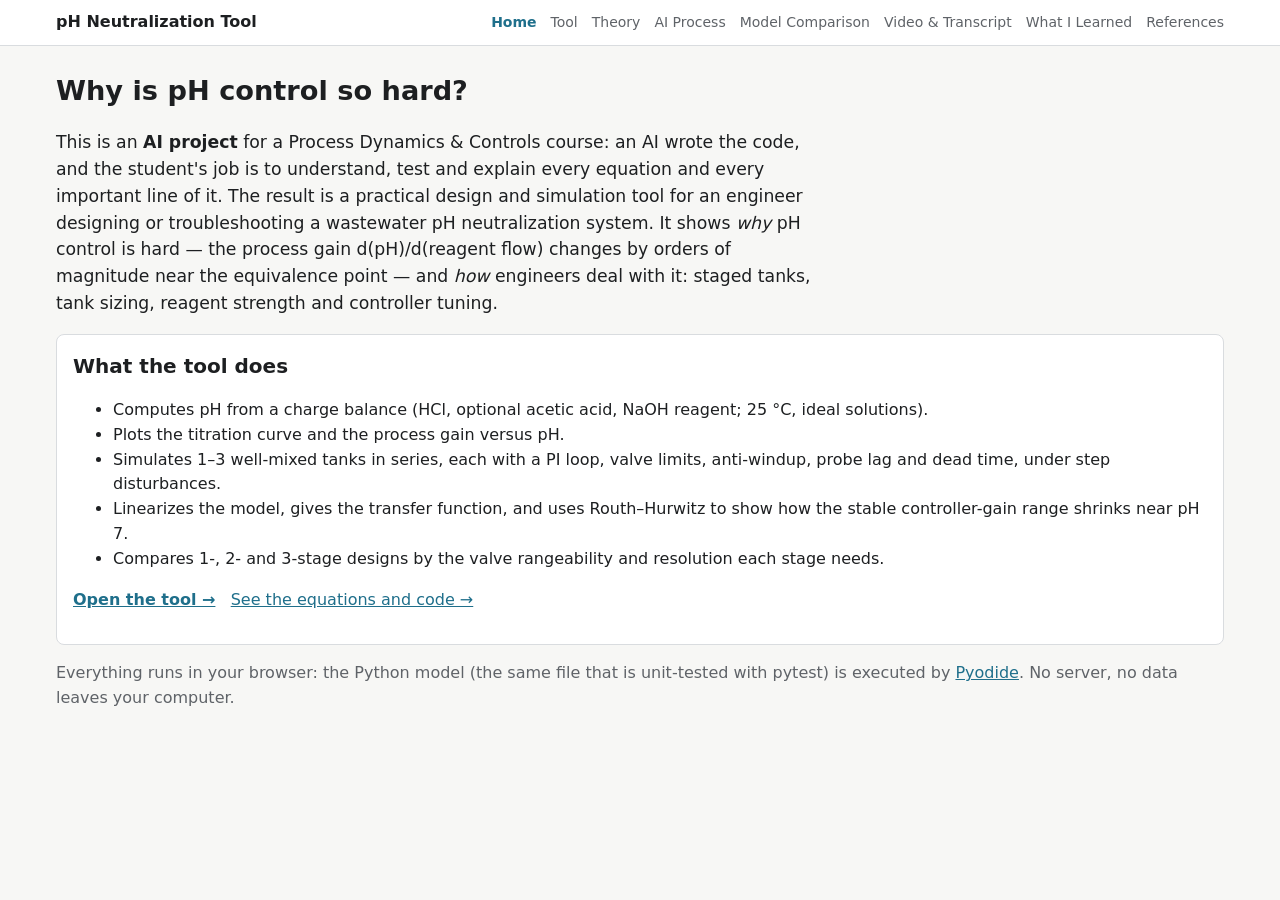
==== site/index.html @ a90508bd "pH neutralization design and control tool Pure-Python model (charge balance on reaction invariants, " ====
<!doctype html>
<html lang="en">
<head>
  <meta charset="utf-8">
  <meta name="viewport" content="width=device-width, initial-scale=1">
  <title>Home · pH Neutralization Tool</title>
  <link rel="stylesheet" href="css/style.css">
</head>
<body>
  <header class="site"><div class="inner">
    <a class="brand" href="index.html">pH Neutralization Tool</a>
    <nav>
      <a href="index.html" aria-current="page">Home</a>
      <a href="tool.html">Tool</a>
      <a href="theory.html">Theory</a>
      <a href="ai-process.html">AI Process</a>
      <a href="model-comparison.html">Model Comparison</a>
      <a href="video.html">Video & Transcript</a>
      <a href="learned.html">What I Learned</a>
      <a href="references.html">References</a>
    </nav>
  </div></header>
  <main>
    <h1>Why is pH control so hard?</h1>
    <p class="lead">This is an <strong>AI project</strong> for a Process Dynamics &amp; Controls course:
      an AI wrote the code, and the student's job is to understand, test and explain every equation
      and every important line of it. The result is a practical design and simulation tool for an
      engineer designing or troubleshooting a wastewater pH neutralization system. It shows
      <em>why</em> pH control is hard — the process gain d(pH)/d(reagent flow) changes by orders of
      magnitude near the equivalence point — and <em>how</em> engineers deal with it: staged tanks,
      tank sizing, reagent strength and controller tuning.</p>
    <div class="card">
      <h2 style="margin-top:0">What the tool does</h2>
      <ul>
        <li>Computes pH from a charge balance (HCl, optional acetic acid, NaOH reagent; 25 °C, ideal solutions).</li>
        <li>Plots the titration curve and the process gain versus pH.</li>
        <li>Simulates 1–3 well-mixed tanks in series, each with a PI loop, valve limits, anti-windup, probe lag and dead time, under step disturbances.</li>
        <li>Linearizes the model, gives the transfer function, and uses Routh–Hurwitz to show how the stable controller-gain range shrinks near pH 7.</li>
        <li>Compares 1-, 2- and 3-stage designs by the valve rangeability and resolution each stage needs.</li>
      </ul>
      <p><a href="tool.html"><strong>Open the tool →</strong></a> &nbsp; <a href="theory.html">See the equations and code →</a></p>
    </div>
    <p class="muted">Everything runs in your browser: the Python model (the same file that is unit-tested with pytest)
      is executed by <a href="https://pyodide.org">Pyodide</a>. No server, no data leaves your computer.</p>
  </main>
</body>
</html>
---- site/css/style.css ----
/* One small stylesheet for every page. Colors are variables so dark mode
   only has to redefine them. */
:root {
  --bg: #f7f7f5;
  --surface: #ffffff;
  --text: #1d1f21;
  --muted: #5f6368;
  --border: #d9dcdf;
  --accent: #1f6f8b;
  --accent-text: #ffffff;
  --good: #2e7d32;
  --bad: #c62828;
  --code-bg: #f1f3f4;
  --plot-grid: #e3e5e8;
}
@media (prefers-color-scheme: dark) {
  :root {
    --bg: #15171a;
    --surface: #1e2125;
    --text: #e6e8ea;
    --muted: #a0a6ad;
    --border: #353a40;
    --accent: #5fb3d3;
    --accent-text: #0b1a20;
    --good: #81c784;
    --bad: #ef9a9a;
    --code-bg: #262a2f;
    --plot-grid: #2f343a;
  }
}

* { box-sizing: border-box; }
body {
  margin: 0;
  background: var(--bg);
  color: var(--text);
  font: 16px/1.55 system-ui, -apple-system, "Segoe UI", Roboto, sans-serif;
}
a { color: var(--accent); }
header.site {
  background: var(--surface);
  border-bottom: 1px solid var(--border);
}
header.site .inner, main { max-width: 1200px; margin: 0 auto; padding: 0 16px; }
header.site .inner { display: flex; flex-wrap: wrap; align-items: center; gap: 4px 18px; padding-top: 10px; padding-bottom: 10px; }
header.site .brand { font-weight: 700; margin-right: auto; text-decoration: none; color: var(--text); }
header.site nav { display: flex; flex-wrap: wrap; gap: 4px 14px; font-size: 14px; }
header.site nav a { text-decoration: none; color: var(--muted); }
header.site nav a[aria-current="page"] { color: var(--accent); font-weight: 600; }
main { padding-top: 24px; padding-bottom: 48px; }
h1 { font-size: 1.7rem; margin: 0 0 12px; }
h2 { font-size: 1.25rem; margin: 32px 0 10px; }
h3 { font-size: 1.05rem; margin: 20px 0 8px; }
p.lead { font-size: 1.08rem; max-width: 760px; }
.muted { color: var(--muted); }

.card {
  background: var(--surface);
  border: 1px solid var(--border);
  border-radius: 8px;
  padding: 16px;
  margin-bottom: 16px;
}
.note { border-left: 4px solid var(--accent); padding: 8px 12px; background: var(--surface); margin: 12px 0; }
.placeholder { border: 2px dashed var(--border); border-radius: 8px; padding: 24px; color: var(--muted); }

/* ---------- tool layout ---------- */
.tool { display: grid; grid-template-columns: 360px 1fr; gap: 20px; align-items: start; }
@media (max-width: 900px) { .tool { grid-template-columns: 1fr; } }
fieldset { border: 1px solid var(--border); border-radius: 8px; margin: 0 0 12px; padding: 8px 12px 12px; background: var(--surface); }
legend { font-weight: 600; padding: 0 4px; }
label.field { display: grid; grid-template-columns: 1fr 92px; gap: 8px; align-items: center; font-size: 14px; margin: 4px 0; }
label.field .unit { color: var(--muted); font-size: 12px; }
input[type=number], select {
  width: 100%; padding: 4px 6px; font: inherit; font-size: 14px;
  color: var(--text); background: var(--bg); border: 1px solid var(--border); border-radius: 4px;
}
table.grid { width: 100%; border-collapse: collapse; font-size: 13px; }
table.grid th, table.grid td { padding: 3px 4px; text-align: left; border-bottom: 1px solid var(--border); }
table.grid th { color: var(--muted); font-weight: 600; }
table.grid input { min-width: 56px; }
.scroll-x { overflow-x: auto; }
button {
  font: inherit; font-weight: 600; border: 0; border-radius: 6px; padding: 8px 14px; cursor: pointer;
  background: var(--accent); color: var(--accent-text);
}
button.secondary { background: transparent; color: var(--accent); border: 1px solid var(--accent); }
button:disabled { opacity: 0.5; cursor: wait; }
.actions { display: flex; flex-wrap: wrap; gap: 8px; margin: 8px 0 12px; }
#status { font-size: 14px; color: var(--muted); min-height: 1.5em; }
.plots { display: grid; grid-template-columns: 1fr 1fr; gap: 16px; }
@media (max-width: 1100px) { .plots { grid-template-columns: 1fr; } }
.plot { width: 100%; height: 340px; }
.plot-card h3 { margin-top: 0; }
.plot-card p { font-size: 13px; color: var(--muted); margin: 4px 0 0; }
.ok { color: var(--good); font-weight: 600; }
.fail { color: var(--bad); font-weight: 600; }

/* ---------- theory page ---------- */
.eq-row { display: grid; grid-template-columns: minmax(0, 1fr) minmax(0, 1.4fr); gap: 16px; align-items: start; }
@media (max-width: 900px) { .eq-row { grid-template-columns: 1fr; } }
.eq-row .math { overflow-x: auto; padding: 8px 0; }
pre.code {
  margin: 0; padding: 12px; background: var(--code-bg); border-radius: 6px; overflow-x: auto;
  font: 12.5px/1.45 ui-monospace, SFMono-Regular, Menlo, Consolas, monospace;
}
.tag { display: inline-block; font-size: 12px; font-weight: 700; color: var(--accent); margin-right: 6px; }
/* Let grid children shrink below their content width (keeps Plotly inside its card). */
.tool > *, .plots > *, .eq-row > * { min-width: 0; }
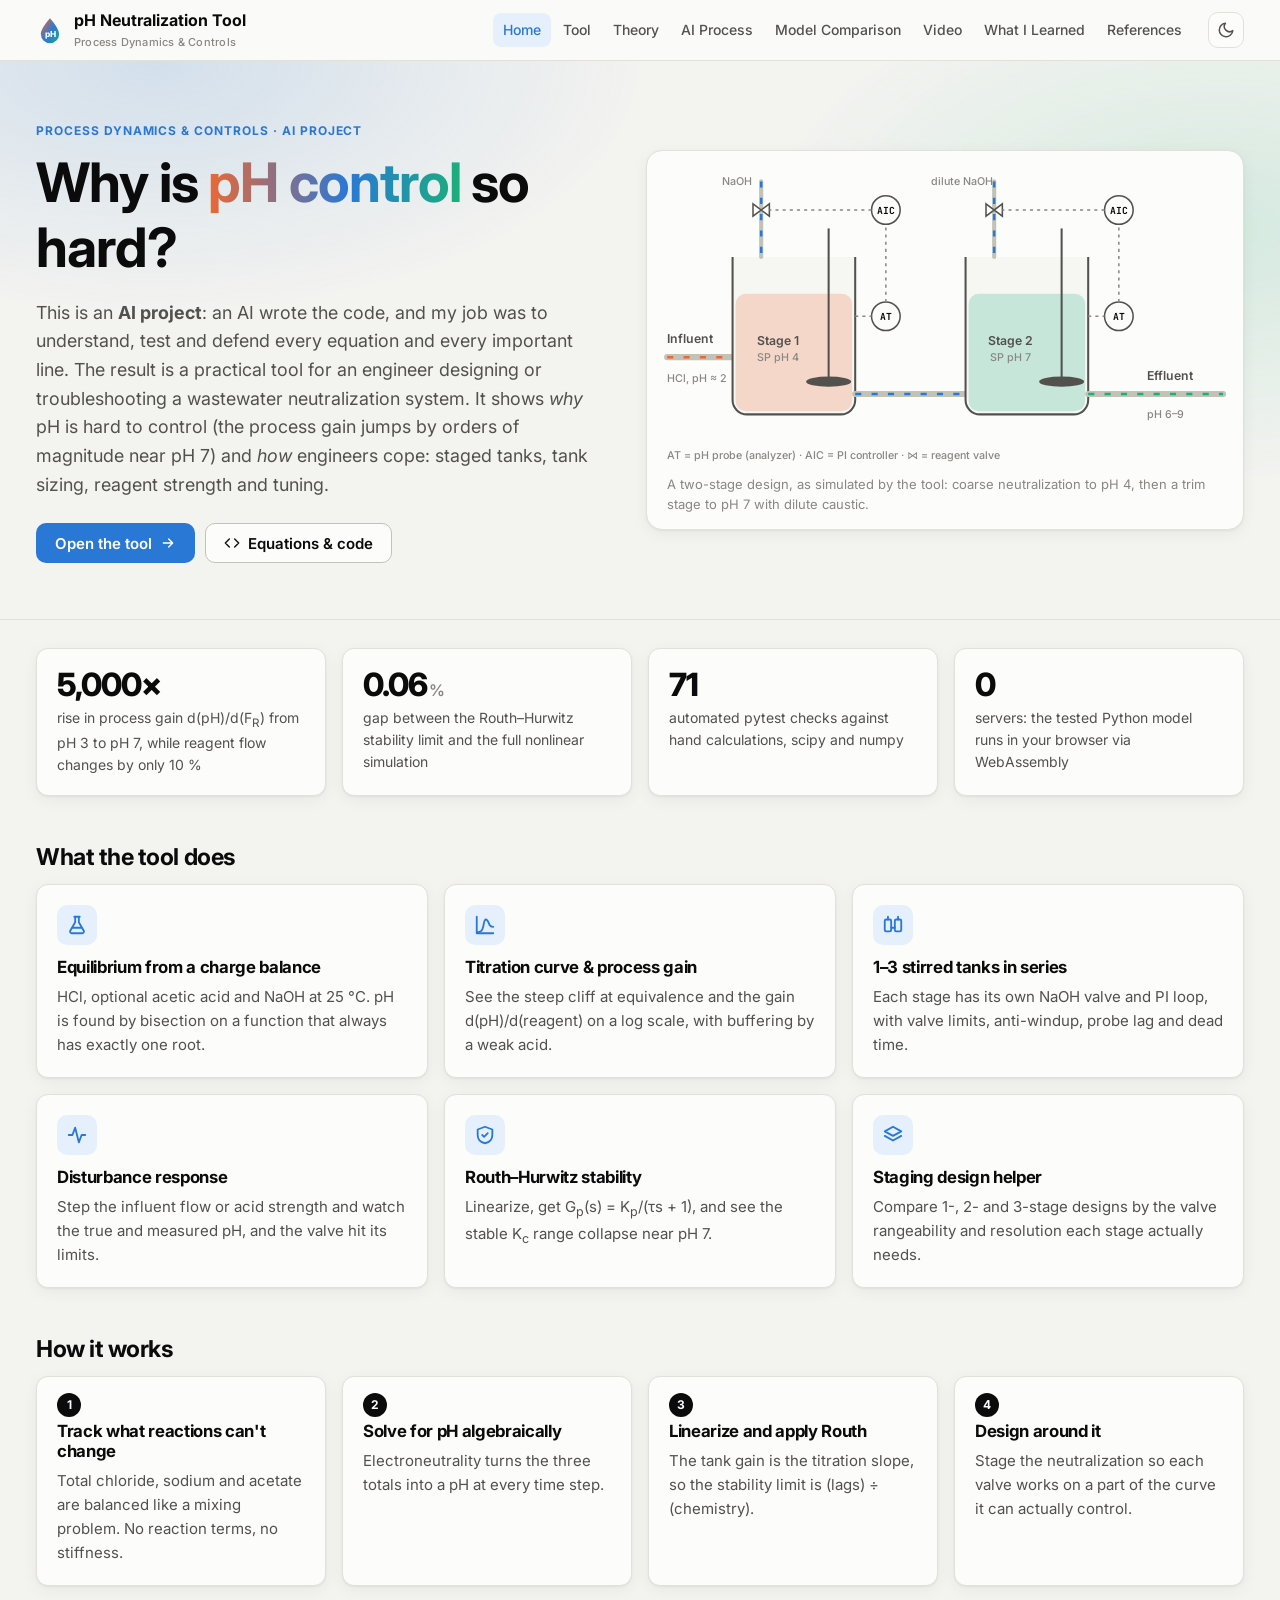
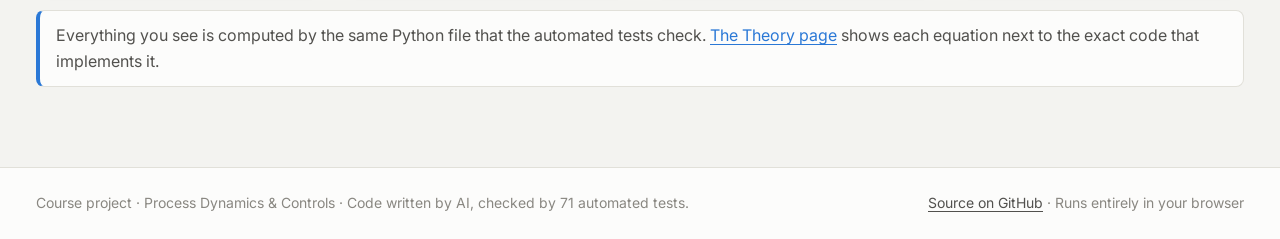
==== commit bd8dcaff: "Redesign the website - New visual system: Inter/JetBrains Mono, light + dark themes with a toggle,  " ====
--- a/site/index.html
+++ b/site/index.html
@@ -4,44 +4,141 @@
   <meta charset="utf-8">
   <meta name="viewport" content="width=device-width, initial-scale=1">
   <title>Home · pH Neutralization Tool</title>
+  <meta name="description" content="Interactive design and simulation tool for wastewater pH neutralization: titration curves, process gain, staged tanks, PI control and Routh-Hurwitz stability.">
+  <link rel="icon" href="data:image/svg+xml,%3Csvg viewBox='0 0 32 32' aria-hidden='true'%3E%3Cdefs%3E%3ClinearGradient id='lg' x1='0' y1='0' x2='1' y2='1'%3E%3Cstop offset='0' stop-color='%23eb6834'/%3E%3Cstop offset='.55' stop-color='%232a78d6'/%3E%3Cstop offset='1' stop-color='%231baf7a'/%3E%3C/linearGradient%3E%3C/defs%3E%3Cpath d='M16 2.5C16 2.5 5.5 14 5.5 20.5a10.5 10.5 0 0 0 21 0C26.5 14 16 2.5 16 2.5z' fill='url(%23lg)'/%3E%3Ctext x='16' y='24' text-anchor='middle' font-family='Inter,system-ui,sans-serif' font-size='9.5' font-weight='800' fill='%23fff'%3EpH%3C/text%3E%3C/svg%3E">
+  <script src="js/theme.js"></script>
+  <link rel="preconnect" href="https://fonts.googleapis.com">
+  <link rel="preconnect" href="https://fonts.gstatic.com" crossorigin>
+  <link rel="stylesheet" href="https://fonts.googleapis.com/css2?family=Inter:wght@400;500;600;700;800&family=JetBrains+Mono:wght@400;600;700&display=swap">
   <link rel="stylesheet" href="css/style.css">
 </head>
 <body>
-  <header class="site"><div class="inner">
-    <a class="brand" href="index.html">pH Neutralization Tool</a>
-    <nav>
-      <a href="index.html" aria-current="page">Home</a>
-      <a href="tool.html">Tool</a>
-      <a href="theory.html">Theory</a>
-      <a href="ai-process.html">AI Process</a>
-      <a href="model-comparison.html">Model Comparison</a>
-      <a href="video.html">Video & Transcript</a>
-      <a href="learned.html">What I Learned</a>
-      <a href="references.html">References</a>
-    </nav>
-  </div></header>
+  <header class="site">
+    <div class="wrap">
+      <a class="brand" href="index.html"><svg viewBox="0 0 32 32" aria-hidden="true"><defs><linearGradient id="lg" x1="0" y1="0" x2="1" y2="1"><stop offset="0" stop-color="#eb6834"/><stop offset=".55" stop-color="#2a78d6"/><stop offset="1" stop-color="#1baf7a"/></linearGradient></defs><path d="M16 2.5C16 2.5 5.5 14 5.5 20.5a10.5 10.5 0 0 0 21 0C26.5 14 16 2.5 16 2.5z" fill="url(#lg)"/><text x="16" y="24" text-anchor="middle" font-family="Inter,system-ui,sans-serif" font-size="9.5" font-weight="800" fill="#fff">pH</text></svg><span>pH Neutralization Tool<small>Process Dynamics &amp; Controls</small></span></a>
+      <nav aria-label="Main">
+        <a href="index.html" aria-current="page">Home</a>
+        <a href="tool.html">Tool</a>
+        <a href="theory.html">Theory</a>
+        <a href="ai-process.html">AI Process</a>
+        <a href="model-comparison.html">Model Comparison</a>
+        <a href="video.html">Video</a>
+        <a href="learned.html">What I Learned</a>
+        <a href="references.html">References</a>
+      </nav>
+      <button id="theme-toggle" class="icon-btn" type="button" aria-label="Toggle light/dark theme" title="Toggle theme"><svg class="icon-sun" viewBox="0 0 24 24" fill="none" stroke="currentColor" stroke-width="2" stroke-linecap="round"><circle cx="12" cy="12" r="4"/><path d="M12 2v2M12 20v2M4.9 4.9l1.4 1.4M17.7 17.7l1.4 1.4M2 12h2M20 12h2M4.9 19.1l1.4-1.4M17.7 6.3l1.4-1.4"/></svg><svg class="icon-moon" viewBox="0 0 24 24" fill="none" stroke="currentColor" stroke-width="2" stroke-linecap="round" stroke-linejoin="round"><path d="M21 12.8A9 9 0 1 1 11.2 3a7 7 0 0 0 9.8 9.8z"/></svg></button>
+    </div>
+  </header>
   <main>
-    <h1>Why is pH control so hard?</h1>
-    <p class="lead">This is an <strong>AI project</strong> for a Process Dynamics &amp; Controls course:
-      an AI wrote the code, and the student's job is to understand, test and explain every equation
-      and every important line of it. The result is a practical design and simulation tool for an
-      engineer designing or troubleshooting a wastewater pH neutralization system. It shows
-      <em>why</em> pH control is hard — the process gain d(pH)/d(reagent flow) changes by orders of
-      magnitude near the equivalence point — and <em>how</em> engineers deal with it: staged tanks,
-      tank sizing, reagent strength and controller tuning.</p>
-    <div class="card">
-      <h2 style="margin-top:0">What the tool does</h2>
-      <ul>
-        <li>Computes pH from a charge balance (HCl, optional acetic acid, NaOH reagent; 25 °C, ideal solutions).</li>
-        <li>Plots the titration curve and the process gain versus pH.</li>
-        <li>Simulates 1–3 well-mixed tanks in series, each with a PI loop, valve limits, anti-windup, probe lag and dead time, under step disturbances.</li>
-        <li>Linearizes the model, gives the transfer function, and uses Routh–Hurwitz to show how the stable controller-gain range shrinks near pH 7.</li>
-        <li>Compares 1-, 2- and 3-stage designs by the valve rangeability and resolution each stage needs.</li>
-      </ul>
-      <p><a href="tool.html"><strong>Open the tool →</strong></a> &nbsp; <a href="theory.html">See the equations and code →</a></p>
+    <section class="hero">
+      <div class="wrap">
+        <div>
+          <div class="eyebrow">Process Dynamics &amp; Controls · AI project</div>
+          <h1>Why is <span class="grad">pH control</span> so hard?</h1>
+          <p class="lead">This is an <strong>AI project</strong>: an AI wrote the code, and my job was to understand,
+            test and defend every equation and every important line. The result is a practical tool for an engineer
+            designing or troubleshooting a wastewater neutralization system. It shows <em>why</em> pH is hard to control
+            (the process gain jumps by orders of magnitude near pH 7) and <em>how</em> engineers cope: staged tanks,
+            tank sizing, reagent strength and tuning.</p>
+          <div class="actions">
+            <a class="btn" href="tool.html">Open the tool <svg viewBox="0 0 24 24" fill="none" stroke="currentColor" stroke-width="2" stroke-linecap="round" stroke-linejoin="round"><path d="M5 12h14M13 6l6 6-6 6"/></svg></a>
+            <a class="btn ghost" href="theory.html"><svg viewBox="0 0 24 24" fill="none" stroke="currentColor" stroke-width="2" stroke-linecap="round" stroke-linejoin="round"><path d="M8 6l-6 6 6 6M16 6l6 6-6 6"/></svg> Equations &amp; code</a>
+          </div>
+        </div>
+        <figure class="hero-figure" style="margin:0">
+          <svg class="pid" viewBox="0 0 560 300" role="img" aria-labelledby="pid-title">
+  <title id="pid-title">Two-stage neutralization: acidic influent flows through two stirred tanks; each tank has a pH probe and controller that sets an NaOH valve.</title>
+  <!-- influent -->
+  <path class="pipe" d="M8 190 H72"/><path class="flow acid" d="M8 190 H72"/>
+  <text class="label" x="8" y="176">Influent</text><text class="small" x="8" y="214">HCl, pH ≈ 2</text>
+  <!-- tank 1 -->
+  <path class="vessel" d="M72 92 V232 a14 14 0 0 0 14 14 H178 a14 14 0 0 0 14 -14 V92"/>
+  <rect x="75" y="128" width="114" height="115" rx="10" style="fill:var(--acid);opacity:.22"/>
+  <line x1="166" y1="64" x2="166" y2="214" stroke="var(--text-2)" stroke-width="2"/>
+  <g class="impeller"><ellipse cx="166" cy="214" rx="22" ry="5" style="fill:var(--text-2)"/></g>
+  <text class="label" x="116" y="178" text-anchor="middle">Stage 1</text>
+  <text class="small" x="116" y="194" text-anchor="middle">SP pH 4</text>
+  <!-- NaOH to tank 1 -->
+  <path class="pipe" d="M100 18 V92" style="stroke-width:4"/><path class="flow base" d="M100 18 V92"/>
+  <path class="valve" d="M92 40 L108 52 V40 L92 52 Z"/>
+  <text class="small" x="62" y="22">NaOH</text>
+  <!-- loop 1 -->
+  <circle class="bubble" cx="222" cy="150" r="14"/><text class="bubble-text" x="222" y="153.5" text-anchor="middle">AT</text>
+  <path class="signal" d="M192 150 H208"/>
+  <circle class="bubble" cx="222" cy="46" r="14"/><text class="bubble-text" x="222" y="49.5" text-anchor="middle">AIC</text>
+  <path class="signal" d="M222 136 V60 M208 46 H108"/>
+  <!-- pipe to tank 2 -->
+  <path class="pipe" d="M192 226 H300"/><path class="flow base" d="M192 226 H300" style="stroke:var(--accent)"/>
+  <!-- tank 2 -->
+  <path class="vessel" d="M300 92 V232 a14 14 0 0 0 14 14 H406 a14 14 0 0 0 14 -14 V92"/>
+  <rect x="303" y="128" width="114" height="115" rx="10" style="fill:var(--neutral);opacity:.22"/>
+  <line x1="394" y1="64" x2="394" y2="214" stroke="var(--text-2)" stroke-width="2"/>
+  <g class="impeller" style="animation-delay:-0.4s"><ellipse cx="394" cy="214" rx="22" ry="5" style="fill:var(--text-2)"/></g>
+  <text class="label" x="344" y="178" text-anchor="middle">Stage 2</text>
+  <text class="small" x="344" y="194" text-anchor="middle">SP pH 7</text>
+  <!-- dilute NaOH to tank 2 -->
+  <path class="pipe" d="M328 18 V92" style="stroke-width:4"/><path class="flow base" d="M328 18 V92"/>
+  <path class="valve" d="M320 40 L336 52 V40 L320 52 Z"/>
+  <text class="small" x="266" y="22">dilute NaOH</text>
+  <!-- loop 2 -->
+  <circle class="bubble" cx="450" cy="150" r="14"/><text class="bubble-text" x="450" y="153.5" text-anchor="middle">AT</text>
+  <path class="signal" d="M420 150 H436"/>
+  <circle class="bubble" cx="450" cy="46" r="14"/><text class="bubble-text" x="450" y="49.5" text-anchor="middle">AIC</text>
+  <path class="signal" d="M450 136 V60 M436 46 H336"/>
+  <!-- effluent -->
+  <path class="pipe" d="M420 226 H552"/><path class="flow neutral" d="M420 226 H552"/>
+  <text class="label" x="478" y="212">Effluent</text><text class="small" x="478" y="250">pH 6–9</text>
+  <text class="small" x="8" y="290">AT = pH probe (analyzer)   ·   AIC = PI controller   ·   ⋈ = reagent valve</text>
+</svg>
+          <figcaption>A two-stage design, as simulated by the tool: coarse neutralization to pH 4, then a trim stage to pH 7 with dilute caustic.</figcaption>
+        </figure>
+      </div>
+    </section>
+
+    <section class="wrap stats" style="margin-top:28px">
+      <div class="grid-4">
+        <div class="card stat"><div class="value">5,000×</div><div class="label">rise in process gain d(pH)/d(F<sub>R</sub>) from pH 3 to pH 7, while reagent flow changes by only 10 %</div></div>
+        <div class="card stat"><div class="value">0.06<span class="unit">%</span></div><div class="label">gap between the Routh–Hurwitz stability limit and the full nonlinear simulation</div></div>
+        <div class="card stat"><div class="value">71</div><div class="label">automated pytest checks against hand calculations, scipy and numpy</div></div>
+        <div class="card stat"><div class="value">0</div><div class="label">servers: the tested Python model runs in your browser via WebAssembly</div></div>
+      </div>
+    </section>
+
+    <section class="wrap">
+      <h2>What the tool does</h2>
+      <div class="grid-3">
+        <div class="card feature"><div class="icon"><svg viewBox="0 0 24 24" fill="none" stroke="currentColor" stroke-width="2" stroke-linecap="round" stroke-linejoin="round"><path d="M9 3h6M10 3v6L4.5 18.5A2 2 0 0 0 6.2 21h11.6a2 2 0 0 0 1.7-2.5L14 9V3"/><path d="M7 15h10"/></svg></div><h3>Equilibrium from a charge balance</h3>
+          <p>HCl, optional acetic acid and NaOH at 25 °C. pH is found by bisection on a function that always has exactly one root.</p></div>
+        <div class="card feature"><div class="icon"><svg viewBox="0 0 24 24" fill="none" stroke="currentColor" stroke-width="2" stroke-linecap="round" stroke-linejoin="round"><path d="M3 20c5 0 6-2 7-6s1-8 3-8 3 4 4 6 2 2 4 2"/><path d="M3 3v18h18"/></svg></div><h3>Titration curve &amp; process gain</h3>
+          <p>See the steep cliff at equivalence and the gain d(pH)/d(reagent) on a log scale, with buffering by a weak acid.</p></div>
+        <div class="card feature"><div class="icon"><svg viewBox="0 0 24 24" fill="none" stroke="currentColor" stroke-width="2" stroke-linecap="round" stroke-linejoin="round"><rect x="3" y="6" width="7" height="13" rx="1.5"/><rect x="14" y="6" width="7" height="13" rx="1.5"/><path d="M10 15h4M6.5 3v3M17.5 3v3"/></svg></div><h3>1–3 stirred tanks in series</h3>
+          <p>Each stage has its own NaOH valve and PI loop, with valve limits, anti-windup, probe lag and dead time.</p></div>
+        <div class="card feature"><div class="icon"><svg viewBox="0 0 24 24" fill="none" stroke="currentColor" stroke-width="2" stroke-linecap="round" stroke-linejoin="round"><path d="M3 12h4l3-8 4 16 3-8h4"/></svg></div><h3>Disturbance response</h3>
+          <p>Step the influent flow or acid strength and watch the true and measured pH, and the valve hit its limits.</p></div>
+        <div class="card feature"><div class="icon"><svg viewBox="0 0 24 24" fill="none" stroke="currentColor" stroke-width="2" stroke-linecap="round" stroke-linejoin="round"><path d="M12 3l8 3v6c0 5-3.5 8-8 9-4.5-1-8-4-8-9V6z"/><path d="M9 12l2 2 4-4"/></svg></div><h3>Routh–Hurwitz stability</h3>
+          <p>Linearize, get G<sub>p</sub>(s) = K<sub>p</sub>/(τs + 1), and see the stable K<sub>c</sub> range collapse near pH 7.</p></div>
+        <div class="card feature"><div class="icon"><svg viewBox="0 0 24 24" fill="none" stroke="currentColor" stroke-width="2" stroke-linecap="round" stroke-linejoin="round"><path d="M12 3l9 5-9 5-9-5z"/><path d="M3 13l9 5 9-5"/></svg></div><h3>Staging design helper</h3>
+          <p>Compare 1-, 2- and 3-stage designs by the valve rangeability and resolution each stage actually needs.</p></div>
+      </div>
+    </section>
+
+    <section class="wrap">
+      <h2>How it works</h2>
+      <div class="steps">
+        <div class="card step"><h3>Track what reactions can't change</h3><p>Total chloride, sodium and acetate are balanced like a mixing problem. No reaction terms, no stiffness.</p></div>
+        <div class="card step"><h3>Solve for pH algebraically</h3><p>Electroneutrality turns the three totals into a pH at every time step.</p></div>
+        <div class="card step"><h3>Linearize and apply Routh</h3><p>The tank gain is the titration slope, so the stability limit is (lags) ÷ (chemistry).</p></div>
+        <div class="card step"><h3>Design around it</h3><p>Stage the neutralization so each valve works on a part of the curve it can actually control.</p></div>
+      </div>
+      <div class="note" style="margin-top:24px">Everything you see is computed by the same Python file that the automated tests check.
+        <a href="theory.html">The Theory page</a> shows each equation next to the exact code that implements it.</div>
+    </section>
+  </main>
+  <footer class="site">
+    <div class="wrap">
+      <span>Course project · Process Dynamics &amp; Controls · Code written by AI, checked by 71 automated tests.</span>
+      <span><a href="https://github.com/DrewDebugs/pH-neutralization-tool">Source on GitHub</a> · Runs entirely in your browser</span>
     </div>
-    <p class="muted">Everything runs in your browser: the Python model (the same file that is unit-tested with pytest)
-      is executed by <a href="https://pyodide.org">Pyodide</a>. No server, no data leaves your computer.</p>
-  </main>
+  </footer>
 </body>
 </html>
--- a/site/css/style.css
+++ b/site/css/style.css
@@ -1,109 +1,426 @@
-/* One small stylesheet for every page. Colors are variables so dark mode
-   only has to redefine them. */
+/* ==========================================================================
+   pH Neutralization Tool — one stylesheet for every page.
+   Colors are tokens; dark mode redefines the tokens only.
+   Chart series colors are a validated colorblind-safe set (blue, orange, aqua).
+   ========================================================================== */
 :root {
-  --bg: #f7f7f5;
-  --surface: #ffffff;
-  --text: #1d1f21;
-  --muted: #5f6368;
-  --border: #d9dcdf;
-  --accent: #1f6f8b;
+  color-scheme: light;
+  --bg: #f3f3f0;
+  --surface: #fcfcfb;
+  --surface-2: #f6f6f3;
+  --text: #0b0b0b;
+  --text-2: #52514e;
+  --muted: #898781;
+  --border: #e1e0d9;
+  --border-strong: #c3c2b7;
+  --accent: #2a78d6;
+  --accent-strong: #1c5cab;
+  --accent-soft: #e6f0fc;
   --accent-text: #ffffff;
-  --good: #2e7d32;
-  --bad: #c62828;
-  --code-bg: #f1f3f4;
-  --plot-grid: #e3e5e8;
+  --series-1: #2a78d6;
+  --series-2: #eb6834;
+  --series-3: #1baf7a;
+  --good: #006300;
+  --good-soft: #e3f3e3;
+  --critical: #d03b3b;
+  --critical-soft: #fbe7e7;
+  --grid: #e1e0d9;
+  --axis: #c3c2b7;
+  --code-bg: #f6f6f3;
+  --shadow: 0 1px 2px rgba(20, 20, 15, 0.05), 0 4px 16px rgba(20, 20, 15, 0.05);
+  --hero-glow-1: rgba(42, 120, 214, 0.16);
+  --hero-glow-2: rgba(27, 175, 122, 0.14);
+  --acid: #eb6834;
+  --neutral: #1baf7a;
+  --radius: 12px;
+  --font: "Inter", system-ui, -apple-system, "Segoe UI", Roboto, sans-serif;
+  --mono: "JetBrains Mono", ui-monospace, SFMono-Regular, Menlo, Consolas, monospace;
 }
 @media (prefers-color-scheme: dark) {
-  :root {
-    --bg: #15171a;
-    --surface: #1e2125;
-    --text: #e6e8ea;
-    --muted: #a0a6ad;
-    --border: #353a40;
-    --accent: #5fb3d3;
-    --accent-text: #0b1a20;
-    --good: #81c784;
-    --bad: #ef9a9a;
-    --code-bg: #262a2f;
-    --plot-grid: #2f343a;
+  :root:where(:not([data-theme="light"])) {
+    color-scheme: dark;
+    --bg: #121211;
+    --surface: #1a1a19;
+    --surface-2: #222220;
+    --text: #f0efec;
+    --text-2: #c3c2b7;
+    --muted: #898781;
+    --border: #2c2c2a;
+    --border-strong: #383835;
+    --accent: #3987e5;
+    --accent-strong: #86b6ef;
+    --accent-soft: #17263a;
+    --accent-text: #0b0b0b;
+    --series-1: #3987e5;
+    --series-2: #d95926;
+    --series-3: #199e70;
+    --good: #0ca30c;
+    --good-soft: #13240f;
+    --critical: #e66767;
+    --critical-soft: #2e1616;
+    --grid: #2c2c2a;
+    --axis: #383835;
+    --code-bg: #161615;
+    --shadow: 0 1px 2px rgba(0, 0, 0, 0.4), 0 6px 20px rgba(0, 0, 0, 0.25);
+    --hero-glow-1: rgba(57, 135, 229, 0.18);
+    --hero-glow-2: rgba(25, 158, 112, 0.14);
+    --acid: #d95926;
+    --neutral: #199e70;
   }
 }
-
+:root[data-theme="dark"] {
+  color-scheme: dark;
+  --bg: #121211;
+  --surface: #1a1a19;
+  --surface-2: #222220;
+  --text: #f0efec;
+  --text-2: #c3c2b7;
+  --muted: #898781;
+  --border: #2c2c2a;
+  --border-strong: #383835;
+  --accent: #3987e5;
+  --accent-strong: #86b6ef;
+  --accent-soft: #17263a;
+  --accent-text: #0b0b0b;
+  --series-1: #3987e5;
+  --series-2: #d95926;
+  --series-3: #199e70;
+  --good: #0ca30c;
+  --good-soft: #13240f;
+  --critical: #e66767;
+  --critical-soft: #2e1616;
+  --grid: #2c2c2a;
+  --axis: #383835;
+  --code-bg: #161615;
+  --shadow: 0 1px 2px rgba(0, 0, 0, 0.4), 0 6px 20px rgba(0, 0, 0, 0.25);
+  --hero-glow-1: rgba(57, 135, 229, 0.18);
+  --hero-glow-2: rgba(25, 158, 112, 0.14);
+  --acid: #d95926;
+  --neutral: #199e70;
+}
+
+/* ---------------------------------------------------------------- base */
 * { box-sizing: border-box; }
+html { -webkit-text-size-adjust: 100%; }
 body {
   margin: 0;
   background: var(--bg);
   color: var(--text);
-  font: 16px/1.55 system-ui, -apple-system, "Segoe UI", Roboto, sans-serif;
-}
-a { color: var(--accent); }
+  font: 16px/1.6 var(--font);
+  -webkit-font-smoothing: antialiased;
+}
+a { color: var(--accent); text-underline-offset: 3px; }
+a:hover { color: var(--accent-strong); }
+code { font-family: var(--mono); font-size: 0.9em; background: var(--surface-2); padding: 1px 5px; border-radius: 4px; }
+h1, h2, h3 { letter-spacing: -0.02em; line-height: 1.2; }
+h1 { font-size: clamp(1.8rem, 4vw, 2.6rem); margin: 0 0 12px; }
+h2 { font-size: 1.45rem; margin: 48px 0 12px; }
+h3 { font-size: 1.05rem; margin: 0 0 8px; }
+.wrap { max-width: 1240px; margin: 0 auto; padding: 0 16px; }
+main { padding-bottom: 64px; }
+.muted { color: var(--muted); }
+.lead { font-size: 1.12rem; color: var(--text-2); max-width: 760px; }
+.eyebrow {
+  display: inline-flex; align-items: center; gap: 8px;
+  font-size: 12px; font-weight: 700; letter-spacing: 0.08em; text-transform: uppercase;
+  color: var(--accent); margin-bottom: 10px;
+}
+:focus-visible { outline: 2px solid var(--accent); outline-offset: 2px; border-radius: 4px; }
+
+/* -------------------------------------------------------------- header */
 header.site {
+  position: sticky; top: 0; z-index: 50;
+  background: color-mix(in srgb, var(--surface) 82%, transparent);
+  backdrop-filter: saturate(160%) blur(10px);
+  -webkit-backdrop-filter: saturate(160%) blur(10px);
+  border-bottom: 1px solid var(--border);
+}
+header.site .wrap { display: flex; align-items: center; gap: 16px; min-height: 60px; }
+.brand { display: flex; align-items: center; gap: 10px; text-decoration: none; color: var(--text); font-weight: 700; white-space: nowrap; }
+.brand svg { width: 28px; height: 28px; flex: none; }
+.brand small { display: block; font-weight: 500; font-size: 11px; color: var(--muted); letter-spacing: 0.02em; }
+header.site nav { display: flex; gap: 2px; margin-left: auto; overflow-x: auto; scrollbar-width: none; }
+header.site nav::-webkit-scrollbar { display: none; }
+header.site nav a {
+  text-decoration: none; color: var(--text-2); font-size: 14px; font-weight: 500;
+  padding: 6px 10px; border-radius: 8px; white-space: nowrap;
+}
+header.site nav a:hover { background: var(--surface-2); color: var(--text); }
+header.site nav a[aria-current="page"] { background: var(--accent-soft); color: var(--accent); }
+.icon-btn {
+  flex: none; width: 36px; height: 36px; display: grid; place-items: center;
+  border: 1px solid var(--border); border-radius: 10px; background: var(--surface); color: var(--text-2); cursor: pointer; padding: 0;
+}
+.icon-btn:hover { color: var(--text); border-color: var(--border-strong); }
+.icon-btn svg { width: 18px; height: 18px; }
+.icon-sun { display: none; }
+:root[data-theme="dark"] .icon-sun { display: block; }
+:root[data-theme="dark"] .icon-moon { display: none; }
+@media (prefers-color-scheme: dark) {
+  :root:where(:not([data-theme="light"])) .icon-sun { display: block; }
+  :root:where(:not([data-theme="light"])) .icon-moon { display: none; }
+}
+@media (max-width: 760px) {
+  header.site .wrap { flex-wrap: wrap; gap: 8px; padding-top: 8px; padding-bottom: 6px; }
+  header.site nav { order: 3; width: 100%; margin-left: 0; }
+  .icon-btn { margin-left: auto; }
+  .brand small { display: none; }
+}
+
+/* -------------------------------------------------------------- footer */
+footer.site { border-top: 1px solid var(--border); background: var(--surface); color: var(--muted); font-size: 14px; }
+footer.site .wrap { display: flex; flex-wrap: wrap; gap: 8px 24px; justify-content: space-between; padding-top: 24px; padding-bottom: 24px; }
+footer.site a { color: var(--text-2); }
+
+/* -------------------------------------------------------------- buttons */
+.btn {
+  display: inline-flex; align-items: center; gap: 8px;
+  font: 600 15px/1 var(--font); text-decoration: none; cursor: pointer;
+  border: 1px solid transparent; border-radius: 10px; padding: 11px 18px;
+  background: var(--accent); color: var(--accent-text);
+  transition: transform 0.12s ease, background 0.12s ease, box-shadow 0.12s ease;
+}
+.btn:hover { background: var(--accent-strong); color: var(--accent-text); transform: translateY(-1px); box-shadow: var(--shadow); }
+.btn.ghost { background: var(--surface); color: var(--text); border-color: var(--border-strong); }
+.btn.ghost:hover { background: var(--surface-2); color: var(--text); }
+.btn svg { width: 16px; height: 16px; }
+.btn:disabled { opacity: 0.55; cursor: progress; transform: none; box-shadow: none; }
+.chip {
+  font: 500 13px/1 var(--font); cursor: pointer; padding: 8px 12px; border-radius: 999px;
+  border: 1px solid var(--border-strong); background: var(--surface); color: var(--text-2);
+}
+.chip:hover { border-color: var(--accent); color: var(--accent); }
+.chip[aria-pressed="true"] { background: var(--accent-soft); border-color: var(--accent); color: var(--accent); }
+
+/* -------------------------------------------------------------- cards */
+.card {
+  background: var(--surface); border: 1px solid var(--border); border-radius: var(--radius);
+  padding: 20px; box-shadow: var(--shadow);
+}
+.grid-3 { display: grid; grid-template-columns: repeat(3, minmax(0, 1fr)); gap: 16px; }
+.grid-4 { display: grid; grid-template-columns: repeat(4, minmax(0, 1fr)); gap: 16px; }
+@media (max-width: 960px) { .grid-3, .grid-4 { grid-template-columns: repeat(2, minmax(0, 1fr)); } }
+@media (max-width: 560px) { .grid-3, .grid-4 { grid-template-columns: 1fr; } }
+.feature .icon {
+  width: 40px; height: 40px; border-radius: 10px; display: grid; place-items: center;
+  background: var(--accent-soft); color: var(--accent); margin-bottom: 12px;
+}
+.feature .icon svg { width: 22px; height: 22px; }
+.feature p { color: var(--text-2); margin: 0; font-size: 15px; }
+.note {
+  border: 1px solid var(--border); border-left: 4px solid var(--accent);
+  background: var(--surface); border-radius: 8px; padding: 12px 16px; margin: 16px 0; color: var(--text-2);
+}
+
+/* -------------------------------------------------------------- hero (home) */
+.hero {
+  position: relative; overflow: hidden; border-bottom: 1px solid var(--border);
+  background:
+    radial-gradient(700px 360px at 12% 0%, var(--hero-glow-1), transparent 70%),
+    radial-gradient(640px 360px at 95% 30%, var(--hero-glow-2), transparent 70%),
+    var(--bg);
+}
+.hero .wrap { display: grid; grid-template-columns: minmax(0, 1fr) minmax(0, 1.05fr); gap: 40px; align-items: center; padding-top: 56px; padding-bottom: 56px; }
+@media (max-width: 900px) { .hero .wrap { grid-template-columns: 1fr; padding-top: 32px; } }
+.hero h1 { font-size: clamp(2.1rem, 5vw, 3.4rem); }
+.hero h1 .grad {
+  background: linear-gradient(90deg, var(--acid), var(--accent) 55%, var(--neutral));
+  -webkit-background-clip: text; background-clip: text; color: transparent;
+}
+.hero .actions { display: flex; flex-wrap: wrap; gap: 10px; margin-top: 24px; }
+.hero-figure { background: var(--surface); border: 1px solid var(--border); border-radius: 16px; box-shadow: var(--shadow); padding: 12px; }
+.hero-figure svg { display: block; width: 100%; height: auto; }
+.hero-figure figcaption { font-size: 13px; color: var(--muted); padding: 4px 8px 2px; }
+
+/* animated process diagram */
+.pid .pipe { stroke: var(--border-strong); stroke-width: 6; fill: none; stroke-linecap: round; }
+.pid .flow { stroke-width: 2.5; fill: none; stroke-dasharray: 6 10; animation: flow 1.2s linear infinite; }
+.pid .flow.acid { stroke: var(--acid); }
+.pid .flow.base { stroke: var(--accent); }
+.pid .flow.neutral { stroke: var(--neutral); }
+.pid .signal { stroke: var(--muted); stroke-width: 1.5; fill: none; stroke-dasharray: 3 4; }
+.pid .vessel { fill: var(--surface-2); stroke: var(--text-2); stroke-width: 2; }
+.pid .label { fill: var(--text-2); font: 600 12px var(--font); }
+.pid .small { fill: var(--muted); font: 500 10.5px var(--font); }
+.pid .bubble { fill: var(--surface); stroke: var(--text-2); stroke-width: 1.5; }
+.pid .bubble-text { fill: var(--text); font: 700 9.5px var(--mono); }
+.pid .impeller { transform-box: fill-box; transform-origin: center; animation: turn 1.1s ease-in-out infinite; }
+.pid .valve { fill: var(--surface); stroke: var(--text-2); stroke-width: 1.5; }
+@keyframes flow { to { stroke-dashoffset: -16; } }
+@keyframes spin { to { transform: rotate(360deg); } }
+@keyframes turn { 0%, 100% { transform: scaleX(1); } 50% { transform: scaleX(0.15); } }
+@media (prefers-reduced-motion: reduce) { .pid .flow, .pid .impeller { animation: none; } }
+
+/* stats */
+.stats { margin-top: -1px; }
+.stat { padding: 18px 20px; }
+.stat .value { font-size: 2rem; font-weight: 800; letter-spacing: -0.03em; line-height: 1.1; }
+.stat .label { color: var(--text-2); font-size: 14px; margin-top: 4px; }
+.stat .value .unit { font-size: 1rem; font-weight: 600; color: var(--muted); margin-left: 2px; }
+
+/* steps */
+.steps { counter-reset: step; display: grid; grid-template-columns: repeat(4, minmax(0, 1fr)); gap: 16px; }
+@media (max-width: 960px) { .steps { grid-template-columns: repeat(2, minmax(0, 1fr)); } }
+@media (max-width: 560px) { .steps { grid-template-columns: 1fr; } }
+.step { position: relative; padding-top: 44px; }
+.step::before {
+  counter-increment: step; content: counter(step);
+  position: absolute; top: 16px; left: 20px; width: 24px; height: 24px; border-radius: 50%;
+  display: grid; place-items: center; font: 700 12px var(--font);
+  background: var(--text); color: var(--surface);
+}
+.step p { margin: 0; color: var(--text-2); font-size: 15px; }
+
+/* -------------------------------------------------------------- page heading */
+.page-head { padding-top: 36px; padding-bottom: 8px; }
+.page-head .lead { margin: 0; }
+
+/* -------------------------------------------------------------- tool */
+.presets { display: flex; flex-wrap: wrap; gap: 8px; align-items: center; margin: 18px 0 8px; }
+.presets .label { font-size: 13px; color: var(--muted); margin-right: 4px; }
+.tool { display: grid; grid-template-columns: 348px minmax(0, 1fr); gap: 20px; align-items: start; margin-top: 16px; }
+@media (max-width: 960px) { .tool { grid-template-columns: 1fr; } }
+.tool > * { min-width: 0; }
+.panel { position: sticky; top: 76px; max-height: calc(100vh - 92px); overflow-y: auto; padding-right: 2px; }
+@media (max-width: 960px) { .panel { position: static; max-height: none; } }
+details.group {
+  background: var(--surface); border: 1px solid var(--border); border-radius: var(--radius);
+  margin-bottom: 10px; box-shadow: var(--shadow);
+}
+details.group > summary {
+  list-style: none; cursor: pointer; padding: 12px 14px; font-weight: 600; font-size: 15px;
+  display: flex; align-items: center; gap: 10px;
+}
+details.group > summary::-webkit-details-marker { display: none; }
+details.group > summary .dot { width: 8px; height: 8px; border-radius: 50%; background: var(--accent); flex: none; }
+details.group > summary::after {
+  content: ""; margin-left: auto; width: 8px; height: 8px; flex: none;
+  border-right: 2px solid var(--muted); border-bottom: 2px solid var(--muted);
+  transform: rotate(45deg); transition: transform 0.15s ease;
+}
+details.group[open] > summary::after { transform: rotate(-135deg); }
+details.group .body { padding: 0 14px 14px; }
+label.field { display: grid; grid-template-columns: 1fr 104px; gap: 10px; align-items: center; font-size: 14px; margin: 6px 0; }
+label.field .unit, th .unit { color: var(--muted); font-size: 12px; font-weight: 400; }
+input[type=number], select {
+  width: 100%; padding: 6px 8px; font: 14px var(--font); font-variant-numeric: tabular-nums;
+  color: var(--text); background: var(--surface-2); border: 1px solid var(--border); border-radius: 8px;
+}
+input[type=number]:focus, select:focus { border-color: var(--accent); outline: none; box-shadow: 0 0 0 3px var(--accent-soft); }
+input[type=checkbox] { width: 18px; height: 18px; accent-color: var(--accent); justify-self: end; }
+.hint { font-size: 12.5px; color: var(--muted); margin: 8px 0 0; }
+table.grid { width: 100%; border-collapse: collapse; font-size: 13px; font-variant-numeric: tabular-nums; }
+table.grid th, table.grid td { padding: 6px 6px; text-align: left; border-bottom: 1px solid var(--border); vertical-align: middle; }
+table.grid th { color: var(--text-2); font-weight: 600; }
+table.grid tr:last-child td { border-bottom: 0; }
+table.grid input { min-width: 58px; padding: 5px 6px; }
+.scroll-x { overflow-x: auto; }
+.stage-swatch { display: inline-block; width: 10px; height: 10px; border-radius: 3px; margin-right: 6px; vertical-align: -1px; }
+
+.runbar {
+  display: flex; flex-wrap: wrap; align-items: center; gap: 10px;
+  background: var(--surface); border: 1px solid var(--border); border-radius: var(--radius);
+  padding: 10px 12px; box-shadow: var(--shadow); margin-bottom: 16px;
+}
+#status { font-size: 14px; color: var(--text-2); display: flex; align-items: center; gap: 8px; margin-left: auto; }
+.spinner {
+  width: 16px; height: 16px; border-radius: 50%; border: 2px solid var(--border-strong); border-top-color: var(--accent);
+  animation: spin 0.8s linear infinite; display: none;
+}
+.busy .spinner { display: inline-block; }
+
+.kpis { display: grid; grid-template-columns: repeat(4, minmax(0, 1fr)); gap: 12px; margin-bottom: 16px; }
+@media (max-width: 1100px) { .kpis { grid-template-columns: repeat(2, minmax(0, 1fr)); } }
+.kpi { background: var(--surface); border: 1px solid var(--border); border-radius: var(--radius); padding: 14px 16px; box-shadow: var(--shadow); }
+.kpi .k-label { font-size: 12.5px; color: var(--text-2); }
+.kpi .k-value { font-size: 1.5rem; font-weight: 750; letter-spacing: -0.02em; font-variant-numeric: tabular-nums; margin-top: 2px; }
+.kpi .k-sub { font-size: 12px; color: var(--muted); }
+
+.plots { display: grid; grid-template-columns: repeat(2, minmax(0, 1fr)); gap: 16px; }
+@media (max-width: 1180px) { .plots { grid-template-columns: 1fr; } }
+.plots > * { min-width: 0; }
+.plot-card { padding: 16px 16px 12px; }
+.plot-card.wide { grid-column: 1 / -1; }
+.plot-card .head { display: flex; align-items: baseline; gap: 8px; }
+.plot-card .tagline { font-size: 12px; color: var(--muted); margin-left: auto; text-align: right; }
+.plot { width: 100%; height: 330px; }
+.plot.tall { height: 380px; }
+.plot-card .caption { font-size: 13px; color: var(--text-2); margin: 6px 0 0; }
+
+.badge {
+  display: inline-flex; align-items: center; gap: 5px; font-size: 12.5px; font-weight: 600;
+  padding: 3px 9px; border-radius: 999px; white-space: nowrap;
+}
+.badge svg { width: 13px; height: 13px; }
+.badge.ok { background: var(--good-soft); color: var(--good); }
+.badge.fail { background: var(--critical-soft); color: var(--critical); }
+.ok { color: var(--good); font-weight: 600; }
+.fail { color: var(--critical); font-weight: 600; }
+
+/* design helper */
+.designs { display: grid; grid-template-columns: minmax(0, 1fr); gap: 16px; }
+.designs > * { min-width: 0; }
+.design-card .top { display: flex; flex-wrap: wrap; align-items: center; gap: 10px; margin-bottom: 10px; }
+.design-card .top h3 { margin: 0; }
+.design-card .top .meta { color: var(--muted); font-size: 13px; margin-left: auto; }
+.train { display: flex; align-items: center; gap: 6px; margin: 4px 0 12px; flex-wrap: wrap; }
+.train .tank {
+  font: 600 12px var(--font); padding: 6px 10px; border-radius: 8px; color: var(--text);
+  border: 1px solid var(--border-strong); background: var(--surface-2);
+}
+.train .arrow { color: var(--muted); }
+.meter { position: relative; height: 6px; border-radius: 3px; background: var(--surface-2); border: 1px solid var(--border); min-width: 70px; margin-top: 4px; }
+.meter > span { position: absolute; left: 0; top: 0; bottom: 0; border-radius: 3px; }
+
+/* -------------------------------------------------------------- theory */
+.theory-layout { display: grid; grid-template-columns: 230px minmax(0, 1fr); gap: 28px; align-items: start; }
+@media (max-width: 960px) { .theory-layout { grid-template-columns: 1fr; } .toc { display: none; } }
+.toc { position: sticky; top: 80px; font-size: 13.5px; }
+.toc a { display: block; padding: 5px 10px; border-radius: 6px; color: var(--text-2); text-decoration: none; border-left: 2px solid transparent; }
+.toc a:hover { background: var(--surface); color: var(--text); }
+.toc .tid { font-family: var(--mono); font-size: 11.5px; color: var(--accent); margin-right: 6px; }
+.eq-card { margin-bottom: 16px; scroll-margin-top: 80px; }
+.eq-card h3 { display: flex; align-items: center; gap: 10px; font-size: 1.08rem; }
+.tag { font: 700 11.5px var(--mono); color: var(--accent); background: var(--accent-soft); padding: 3px 8px; border-radius: 6px; white-space: nowrap; }
+.eq-card .math { overflow-x: auto; padding: 10px 4px 14px; font-size: 1.05rem; }
+.eq-card .src { font-size: 12px; color: var(--muted); margin: 0 0 6px; font-family: var(--mono); }
+pre.code {
+  margin: 0; padding: 14px 16px; background: var(--code-bg); border: 1px solid var(--border); border-radius: 10px; overflow-x: auto;
+  font: 12.8px/1.55 var(--mono); tab-size: 4;
+}
+pre.code code { background: none; padding: 0; font-size: inherit; }
+.assumptions li { margin: 4px 0; color: var(--text-2); }
+.callouts { display: grid; grid-template-columns: repeat(3, minmax(0, 1fr)); gap: 16px; margin: 16px 0 24px; }
+@media (max-width: 960px) { .callouts { grid-template-columns: 1fr; } }
+.callouts .card p { color: var(--text-2); font-size: 15px; margin: 0; }
+
+/* highlight.js tokens, mapped onto our tokens so both themes match */
+.hljs-keyword, .hljs-built_in, .hljs-literal { color: #b4398f; }
+.hljs-string { color: #1a7f4e; }
+.hljs-comment, .hljs-meta { color: var(--muted); font-style: italic; }
+.hljs-number { color: #b5591c; }
+.hljs-title, .hljs-title.function_, .hljs-title.class_ { color: var(--accent); font-weight: 600; }
+.hljs-params { color: var(--text); }
+:root[data-theme="dark"] .hljs-keyword, :root[data-theme="dark"] .hljs-built_in, :root[data-theme="dark"] .hljs-literal { color: #e58fcf; }
+:root[data-theme="dark"] .hljs-string { color: #7fd1a3; }
+:root[data-theme="dark"] .hljs-number { color: #f0a46e; }
+@media (prefers-color-scheme: dark) {
+  :root:where(:not([data-theme="light"])) .hljs-keyword,
+  :root:where(:not([data-theme="light"])) .hljs-built_in,
+  :root:where(:not([data-theme="light"])) .hljs-literal { color: #e58fcf; }
+  :root:where(:not([data-theme="light"])) .hljs-string { color: #7fd1a3; }
+  :root:where(:not([data-theme="light"])) .hljs-number { color: #f0a46e; }
+}
+
+/* -------------------------------------------------------------- placeholders */
+.empty {
+  border: 2px dashed var(--border-strong); border-radius: 16px; padding: 40px 24px; text-align: center;
   background: var(--surface);
-  border-bottom: 1px solid var(--border);
-}
-header.site .inner, main { max-width: 1200px; margin: 0 auto; padding: 0 16px; }
-header.site .inner { display: flex; flex-wrap: wrap; align-items: center; gap: 4px 18px; padding-top: 10px; padding-bottom: 10px; }
-header.site .brand { font-weight: 700; margin-right: auto; text-decoration: none; color: var(--text); }
-header.site nav { display: flex; flex-wrap: wrap; gap: 4px 14px; font-size: 14px; }
-header.site nav a { text-decoration: none; color: var(--muted); }
-header.site nav a[aria-current="page"] { color: var(--accent); font-weight: 600; }
-main { padding-top: 24px; padding-bottom: 48px; }
-h1 { font-size: 1.7rem; margin: 0 0 12px; }
-h2 { font-size: 1.25rem; margin: 32px 0 10px; }
-h3 { font-size: 1.05rem; margin: 20px 0 8px; }
-p.lead { font-size: 1.08rem; max-width: 760px; }
-.muted { color: var(--muted); }
-
-.card {
-  background: var(--surface);
-  border: 1px solid var(--border);
-  border-radius: 8px;
-  padding: 16px;
-  margin-bottom: 16px;
-}
-.note { border-left: 4px solid var(--accent); padding: 8px 12px; background: var(--surface); margin: 12px 0; }
-.placeholder { border: 2px dashed var(--border); border-radius: 8px; padding: 24px; color: var(--muted); }
-
-/* ---------- tool layout ---------- */
-.tool { display: grid; grid-template-columns: 360px 1fr; gap: 20px; align-items: start; }
-@media (max-width: 900px) { .tool { grid-template-columns: 1fr; } }
-fieldset { border: 1px solid var(--border); border-radius: 8px; margin: 0 0 12px; padding: 8px 12px 12px; background: var(--surface); }
-legend { font-weight: 600; padding: 0 4px; }
-label.field { display: grid; grid-template-columns: 1fr 92px; gap: 8px; align-items: center; font-size: 14px; margin: 4px 0; }
-label.field .unit { color: var(--muted); font-size: 12px; }
-input[type=number], select {
-  width: 100%; padding: 4px 6px; font: inherit; font-size: 14px;
-  color: var(--text); background: var(--bg); border: 1px solid var(--border); border-radius: 4px;
-}
-table.grid { width: 100%; border-collapse: collapse; font-size: 13px; }
-table.grid th, table.grid td { padding: 3px 4px; text-align: left; border-bottom: 1px solid var(--border); }
-table.grid th { color: var(--muted); font-weight: 600; }
-table.grid input { min-width: 56px; }
-.scroll-x { overflow-x: auto; }
-button {
-  font: inherit; font-weight: 600; border: 0; border-radius: 6px; padding: 8px 14px; cursor: pointer;
-  background: var(--accent); color: var(--accent-text);
-}
-button.secondary { background: transparent; color: var(--accent); border: 1px solid var(--accent); }
-button:disabled { opacity: 0.5; cursor: wait; }
-.actions { display: flex; flex-wrap: wrap; gap: 8px; margin: 8px 0 12px; }
-#status { font-size: 14px; color: var(--muted); min-height: 1.5em; }
-.plots { display: grid; grid-template-columns: 1fr 1fr; gap: 16px; }
-@media (max-width: 1100px) { .plots { grid-template-columns: 1fr; } }
-.plot { width: 100%; height: 340px; }
-.plot-card h3 { margin-top: 0; }
-.plot-card p { font-size: 13px; color: var(--muted); margin: 4px 0 0; }
-.ok { color: var(--good); font-weight: 600; }
-.fail { color: var(--bad); font-weight: 600; }
-
-/* ---------- theory page ---------- */
-.eq-row { display: grid; grid-template-columns: minmax(0, 1fr) minmax(0, 1.4fr); gap: 16px; align-items: start; }
-@media (max-width: 900px) { .eq-row { grid-template-columns: 1fr; } }
-.eq-row .math { overflow-x: auto; padding: 8px 0; }
-pre.code {
-  margin: 0; padding: 12px; background: var(--code-bg); border-radius: 6px; overflow-x: auto;
-  font: 12.5px/1.45 ui-monospace, SFMono-Regular, Menlo, Consolas, monospace;
-}
-.tag { display: inline-block; font-size: 12px; font-weight: 700; color: var(--accent); margin-right: 6px; }
-/* Let grid children shrink below their content width (keeps Plotly inside its card). */
-.tool > *, .plots > *, .eq-row > * { min-width: 0; }
+}
+.empty .icon { width: 56px; height: 56px; margin: 0 auto 14px; border-radius: 14px; display: grid; place-items: center; background: var(--accent-soft); color: var(--accent); }
+.empty .icon svg { width: 28px; height: 28px; }
+.empty h2 { margin: 0 0 8px; }
+.empty p { color: var(--text-2); max-width: 560px; margin: 0 auto; }
+.empty ul { text-align: left; display: inline-block; color: var(--text-2); margin: 16px auto 0; }
+.refs li { margin: 10px 0; color: var(--text-2); }
+.refs li strong { color: var(--text); }
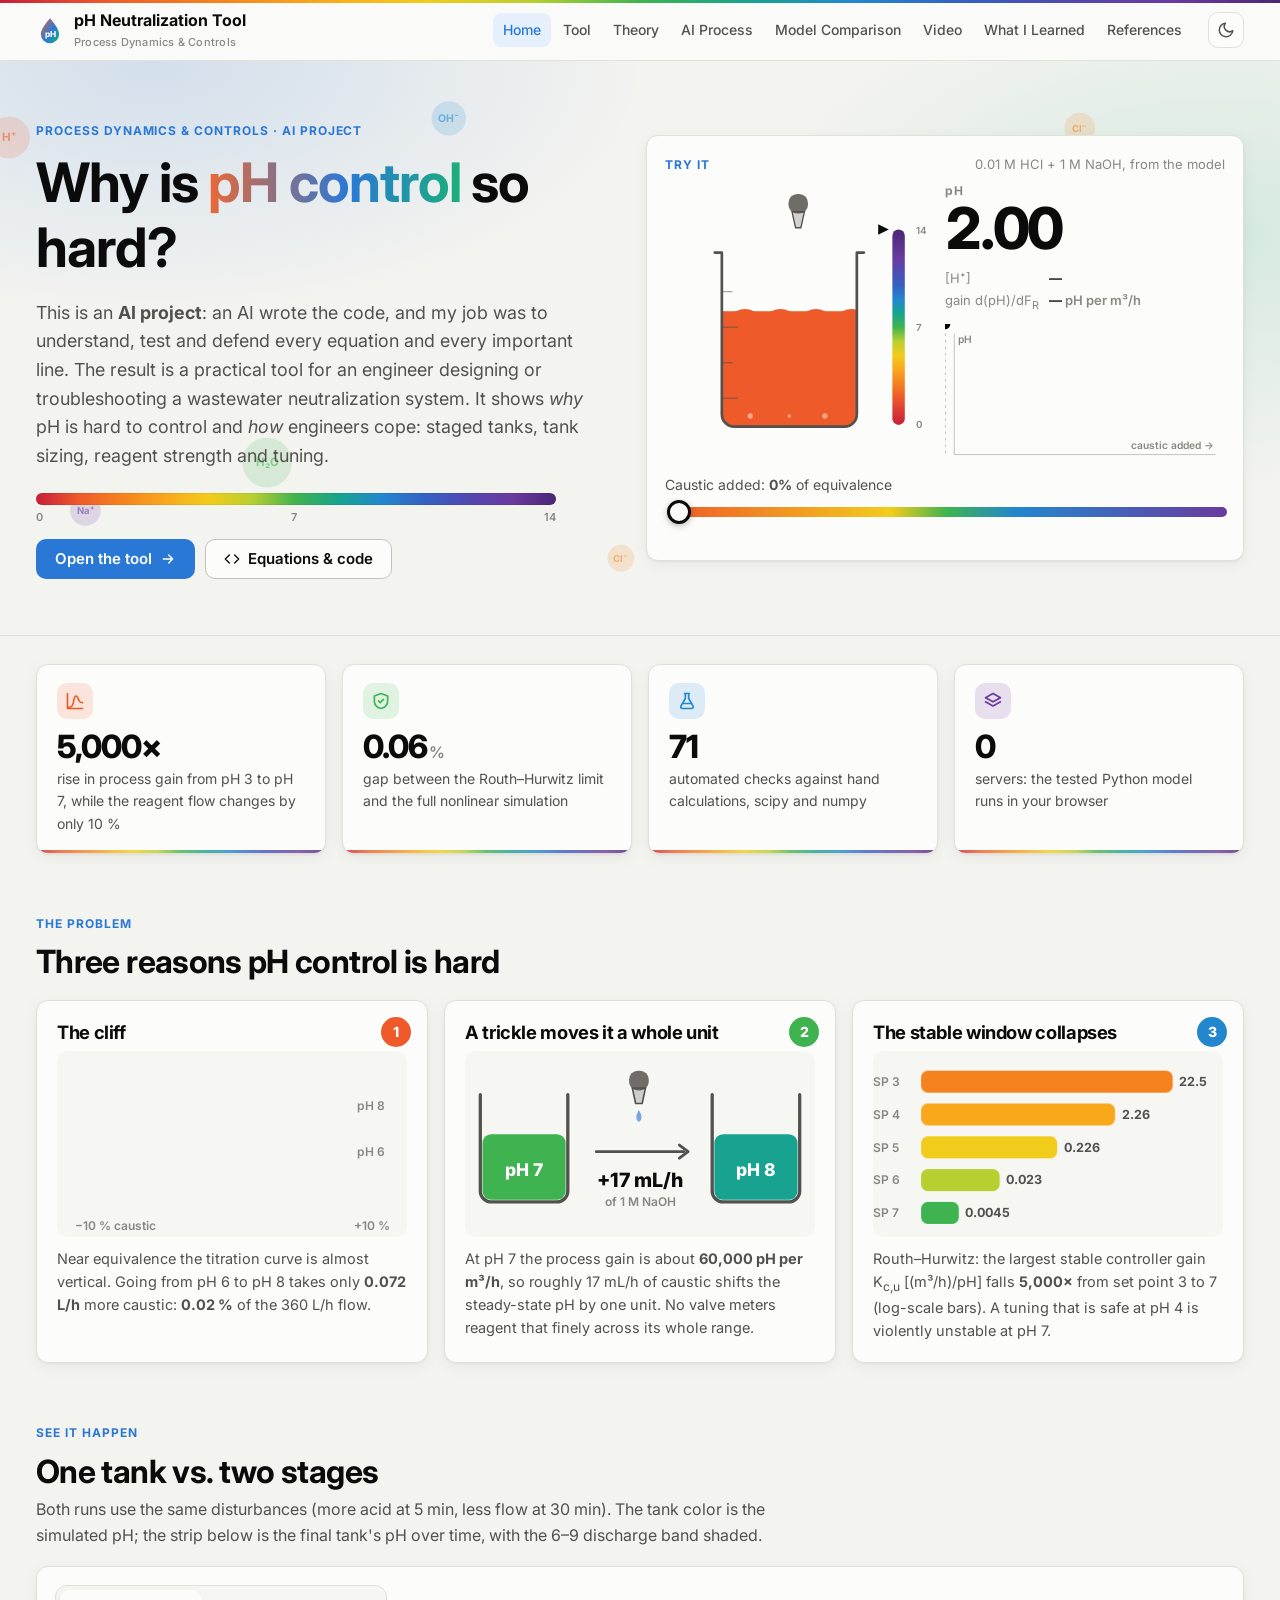
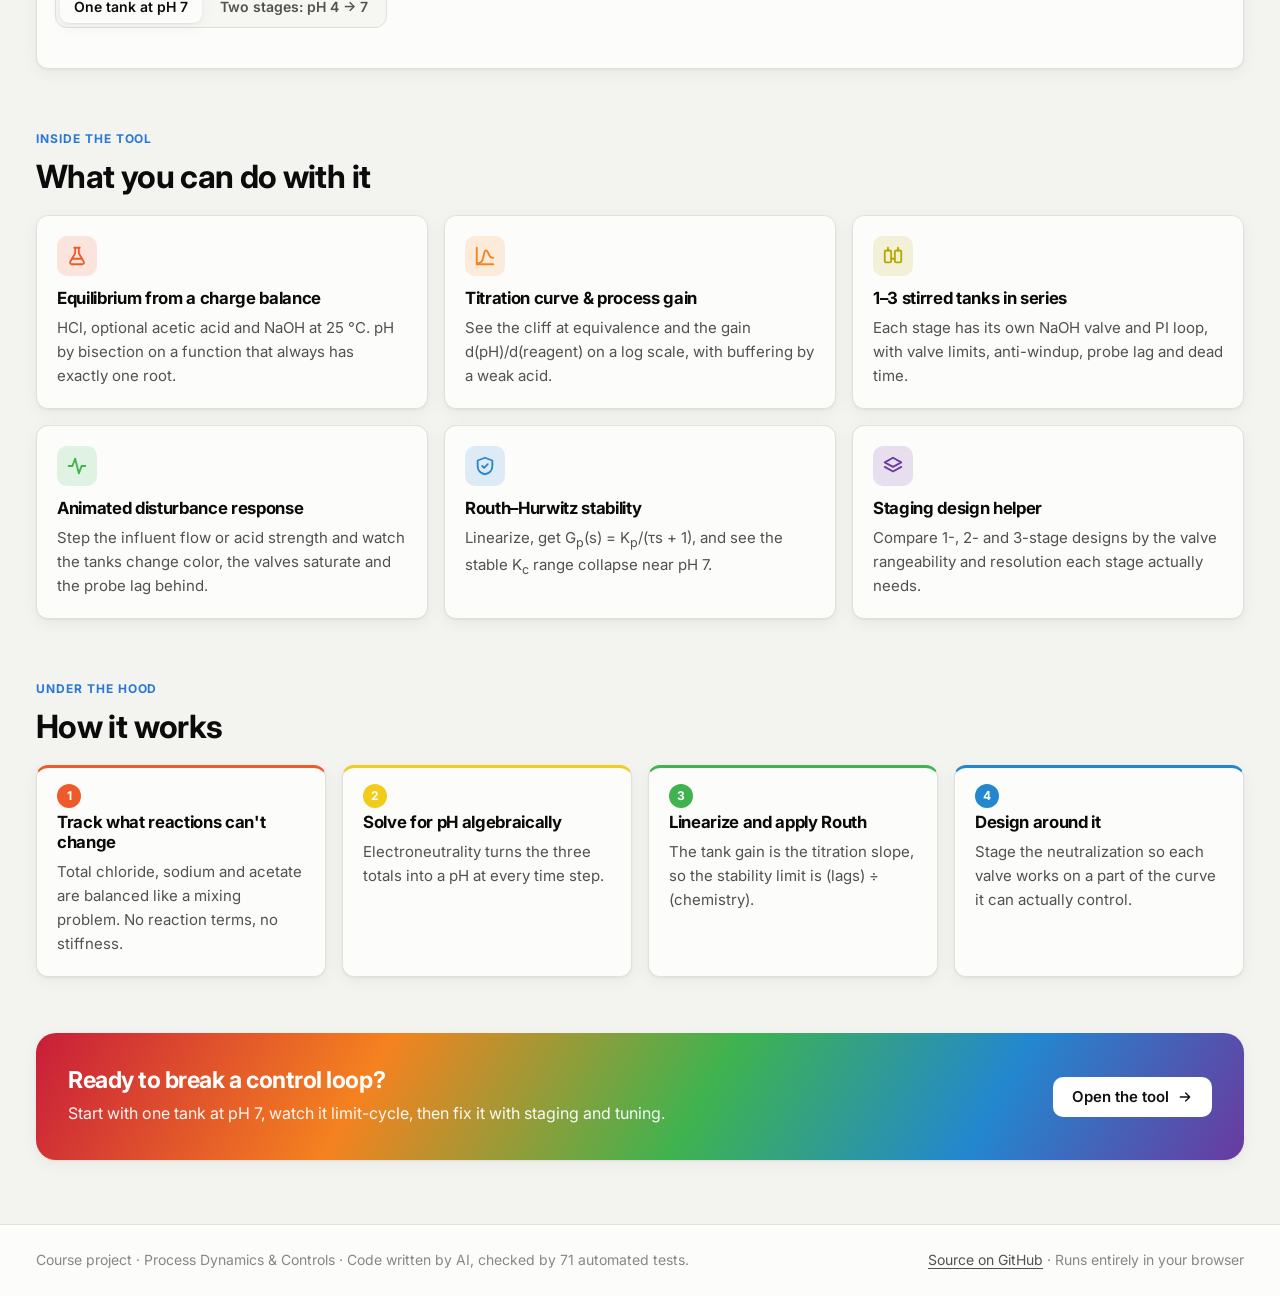
==== commit ab299736: "Add graphics: animated plant, interactive beaker, illustrations - pH-indicator color system (red -> " ====
--- a/site/index.html
+++ b/site/index.html
@@ -31,6 +31,7 @@
   </header>
   <main>
     <section class="hero">
+      <svg class="ions" viewBox="0 0 1440 600" preserveAspectRatio="xMidYMid slice" aria-hidden="true"><g class="ion" style="animation-delay:0s;animation-duration:9s"><circle cx="60" cy="80" r="22" fill="#ef5a2a" opacity=".16"/><text x="60" y="84" text-anchor="middle" fill="#ef5a2a" opacity=".55" font-size="12" font-weight="700">H⁺</text></g><g class="ion" style="animation-delay:-2s;animation-duration:11s"><circle cx="520" cy="60" r="18" fill="#2387cf" opacity=".16"/><text x="520" y="64" text-anchor="middle" fill="#2387cf" opacity=".55" font-size="11" font-weight="700">OH⁻</text></g><g class="ion" style="animation-delay:-4s;animation-duration:13s"><circle cx="330" cy="420" r="26" fill="#3fb34f" opacity=".16"/><text x="330" y="424" text-anchor="middle" fill="#3fb34f" opacity=".55" font-size="12" font-weight="700">H₂O</text></g><g class="ion" style="animation-delay:-1s;animation-duration:10s"><circle cx="880" cy="120" r="20" fill="#6a3a9f" opacity=".16"/><text x="880" y="124" text-anchor="middle" fill="#6a3a9f" opacity=".55" font-size="11" font-weight="700">Na⁺</text></g><g class="ion" style="animation-delay:-3s;animation-duration:12s"><circle cx="1180" cy="70" r="16" fill="#f5821f" opacity=".16"/><text x="1180" y="74" text-anchor="middle" fill="#f5821f" opacity=".55" font-size="10" font-weight="700">Cl⁻</text></g><g class="ion" style="animation-delay:-5s;animation-duration:9s"><circle cx="1320" cy="380" r="24" fill="#ef5a2a" opacity=".16"/><text x="1320" y="384" text-anchor="middle" fill="#ef5a2a" opacity=".55" font-size="12" font-weight="700">H⁺</text></g><g class="ion" style="animation-delay:-6s;animation-duration:12s"><circle cx="980" cy="470" r="18" fill="#2387cf" opacity=".16"/><text x="980" y="474" text-anchor="middle" fill="#2387cf" opacity=".55" font-size="11" font-weight="700">OH⁻</text></g><g class="ion" style="animation-delay:-7s;animation-duration:10s"><circle cx="140" cy="470" r="16" fill="#6a3a9f" opacity=".16"/><text x="140" y="474" text-anchor="middle" fill="#6a3a9f" opacity=".55" font-size="10" font-weight="700">Na⁺</text></g><g class="ion" style="animation-delay:-2s;animation-duration:14s"><circle cx="700" cy="520" r="14" fill="#f5821f" opacity=".16"/><text x="700" y="524" text-anchor="middle" fill="#f5821f" opacity=".55" font-size="10" font-weight="700">Cl⁻</text></g></svg>
       <div class="wrap">
         <div>
           <div class="eyebrow">Process Dynamics &amp; Controls · AI project</div>
@@ -38,100 +39,137 @@
           <p class="lead">This is an <strong>AI project</strong>: an AI wrote the code, and my job was to understand,
             test and defend every equation and every important line. The result is a practical tool for an engineer
             designing or troubleshooting a wastewater neutralization system. It shows <em>why</em> pH is hard to control
-            (the process gain jumps by orders of magnitude near pH 7) and <em>how</em> engineers cope: staged tanks,
-            tank sizing, reagent strength and tuning.</p>
+            and <em>how</em> engineers cope: staged tanks, tank sizing, reagent strength and tuning.</p>
+          <div class="ph-spectrum" aria-hidden="true"><span>0</span><span>7</span><span>14</span></div>
           <div class="actions">
             <a class="btn" href="tool.html">Open the tool <svg viewBox="0 0 24 24" fill="none" stroke="currentColor" stroke-width="2" stroke-linecap="round" stroke-linejoin="round"><path d="M5 12h14M13 6l6 6-6 6"/></svg></a>
             <a class="btn ghost" href="theory.html"><svg viewBox="0 0 24 24" fill="none" stroke="currentColor" stroke-width="2" stroke-linecap="round" stroke-linejoin="round"><path d="M8 6l-6 6 6 6M16 6l6 6-6 6"/></svg> Equations &amp; code</a>
           </div>
         </div>
-        <figure class="hero-figure" style="margin:0">
-          <svg class="pid" viewBox="0 0 560 300" role="img" aria-labelledby="pid-title">
-  <title id="pid-title">Two-stage neutralization: acidic influent flows through two stirred tanks; each tank has a pH probe and controller that sets an NaOH valve.</title>
-  <!-- influent -->
-  <path class="pipe" d="M8 190 H72"/><path class="flow acid" d="M8 190 H72"/>
-  <text class="label" x="8" y="176">Influent</text><text class="small" x="8" y="214">HCl, pH ≈ 2</text>
-  <!-- tank 1 -->
-  <path class="vessel" d="M72 92 V232 a14 14 0 0 0 14 14 H178 a14 14 0 0 0 14 -14 V92"/>
-  <rect x="75" y="128" width="114" height="115" rx="10" style="fill:var(--acid);opacity:.22"/>
-  <line x1="166" y1="64" x2="166" y2="214" stroke="var(--text-2)" stroke-width="2"/>
-  <g class="impeller"><ellipse cx="166" cy="214" rx="22" ry="5" style="fill:var(--text-2)"/></g>
-  <text class="label" x="116" y="178" text-anchor="middle">Stage 1</text>
-  <text class="small" x="116" y="194" text-anchor="middle">SP pH 4</text>
-  <!-- NaOH to tank 1 -->
-  <path class="pipe" d="M100 18 V92" style="stroke-width:4"/><path class="flow base" d="M100 18 V92"/>
-  <path class="valve" d="M92 40 L108 52 V40 L92 52 Z"/>
-  <text class="small" x="62" y="22">NaOH</text>
-  <!-- loop 1 -->
-  <circle class="bubble" cx="222" cy="150" r="14"/><text class="bubble-text" x="222" y="153.5" text-anchor="middle">AT</text>
-  <path class="signal" d="M192 150 H208"/>
-  <circle class="bubble" cx="222" cy="46" r="14"/><text class="bubble-text" x="222" y="49.5" text-anchor="middle">AIC</text>
-  <path class="signal" d="M222 136 V60 M208 46 H108"/>
-  <!-- pipe to tank 2 -->
-  <path class="pipe" d="M192 226 H300"/><path class="flow base" d="M192 226 H300" style="stroke:var(--accent)"/>
-  <!-- tank 2 -->
-  <path class="vessel" d="M300 92 V232 a14 14 0 0 0 14 14 H406 a14 14 0 0 0 14 -14 V92"/>
-  <rect x="303" y="128" width="114" height="115" rx="10" style="fill:var(--neutral);opacity:.22"/>
-  <line x1="394" y1="64" x2="394" y2="214" stroke="var(--text-2)" stroke-width="2"/>
-  <g class="impeller" style="animation-delay:-0.4s"><ellipse cx="394" cy="214" rx="22" ry="5" style="fill:var(--text-2)"/></g>
-  <text class="label" x="344" y="178" text-anchor="middle">Stage 2</text>
-  <text class="small" x="344" y="194" text-anchor="middle">SP pH 7</text>
-  <!-- dilute NaOH to tank 2 -->
-  <path class="pipe" d="M328 18 V92" style="stroke-width:4"/><path class="flow base" d="M328 18 V92"/>
-  <path class="valve" d="M320 40 L336 52 V40 L320 52 Z"/>
-  <text class="small" x="266" y="22">dilute NaOH</text>
-  <!-- loop 2 -->
-  <circle class="bubble" cx="450" cy="150" r="14"/><text class="bubble-text" x="450" y="153.5" text-anchor="middle">AT</text>
-  <path class="signal" d="M420 150 H436"/>
-  <circle class="bubble" cx="450" cy="46" r="14"/><text class="bubble-text" x="450" y="49.5" text-anchor="middle">AIC</text>
-  <path class="signal" d="M450 136 V60 M436 46 H336"/>
-  <!-- effluent -->
-  <path class="pipe" d="M420 226 H552"/><path class="flow neutral" d="M420 226 H552"/>
-  <text class="label" x="478" y="212">Effluent</text><text class="small" x="478" y="250">pH 6–9</text>
-  <text class="small" x="8" y="290">AT = pH probe (analyzer)   ·   AIC = PI controller   ·   ⋈ = reagent valve</text>
+        <div class="lab card">
+          <div class="lab-head"><span class="eyebrow" style="margin:0">Try it</span><span class="muted">0.01 M HCl + 1 M NaOH, from the model</span></div>
+          <div class="lab-body">
+            <svg class="bk-svg" viewBox="0 0 300 290" role="img" aria-label="Beaker whose color shows the pH">
+  <defs>
+    <linearGradient id="bk-scale" x1="0" y1="260" x2="0" y2="40" gradientUnits="userSpaceOnUse"><stop offset="0.000" stop-color="#c81d3a"/><stop offset="0.143" stop-color="#ef5a2a"/><stop offset="0.214" stop-color="#f5821f"/><stop offset="0.286" stop-color="#f9a81c"/><stop offset="0.357" stop-color="#f2cc1b"/><stop offset="0.429" stop-color="#b7cf2f"/><stop offset="0.500" stop-color="#3fb34f"/><stop offset="0.571" stop-color="#17a38f"/><stop offset="0.643" stop-color="#2387cf"/><stop offset="0.714" stop-color="#3560c2"/><stop offset="0.857" stop-color="#6a3a9f"/><stop offset="1.000" stop-color="#4a2775"/></linearGradient>
+    <clipPath id="bk-clip"><path d="M63 74 V248 a14 14 0 0 0 14 14 H203 a14 14 0 0 0 14 -14 V74Z"/></clipPath>
+  </defs>
+  <!-- dropper -->
+  <rect x="139" y="0" width="22" height="22" rx="10" class="bk-bulb"/>
+  <path d="M143 20 h14 l-4 18 h-6z" class="bk-glass"/>
+  <g id="bk-drops"></g>
+  <!-- liquid -->
+  <g clip-path="url(#bk-clip)">
+    <rect id="bk-liq" x="60" y="132" width="160" height="140" fill="#ef5a2a"/>
+    <path id="bk-wave" class="bk-wave" fill="#ef5a2a" d="M0 132 q10 -5 20 0 t20 0 t20 0 t20 0 t20 0 t20 0 t20 0 t20 0 t20 0 t20 0 t20 0 t20 0 t20 0 t20 0 V300 H0Z"/>
+    <circle class="bk-bub" cx="96" cy="250" r="3"/><circle class="bk-bub" cx="140" cy="250" r="2" style="animation-delay:-1s"/>
+    <circle class="bk-bub" cx="180" cy="250" r="3" style="animation-delay:-2s"/>
+  </g>
+  <path d="M56 66 H64 V248 a14 14 0 0 0 14 14 H202 a14 14 0 0 0 14 -14 V66 H224" class="bk-outline"/>
+  <g class="bk-grad"><path d="M64 110 h12 M64 150 h18 M64 190 h12 M64 230 h18"/></g>
+  <!-- pH scale -->
+  <rect x="256" y="40" width="14" height="220" rx="7" fill="url(#bk-scale)"/>
+  <text x="283" y="45" class="bk-tick">14</text><text x="283" y="154" class="bk-tick">7</text><text x="283" y="263" class="bk-tick">0</text>
+  <g id="bk-marker"><path d="M240 34 l12 6 l-12 6z" class="bk-mark"/></g>
 </svg>
-          <figcaption>A two-stage design, as simulated by the tool: coarse neutralization to pH 4, then a trim stage to pH 7 with dilute caustic.</figcaption>
-        </figure>
+            <div class="lab-read">
+              <div class="bk-label">pH</div>
+              <div class="bk-ph" id="bk-ph">2.00</div>
+              <dl>
+                <dt>[H⁺]</dt><dd id="bk-h">—</dd>
+                <dt>gain d(pH)/dF<sub>R</sub></dt><dd><span id="bk-gain">—</span> <span class="muted">pH per m³/h</span></dd>
+              </dl>
+              <svg class="bk-curve" viewBox="0 0 300 150" aria-hidden="true">
+  <defs><linearGradient id="bk-cg" x1="0" y1="140" x2="0" y2="10" gradientUnits="userSpaceOnUse"><stop offset="0.000" stop-color="#c81d3a"/><stop offset="0.143" stop-color="#ef5a2a"/><stop offset="0.214" stop-color="#f5821f"/><stop offset="0.286" stop-color="#f9a81c"/><stop offset="0.357" stop-color="#f2cc1b"/><stop offset="0.429" stop-color="#b7cf2f"/><stop offset="0.500" stop-color="#3fb34f"/><stop offset="0.571" stop-color="#17a38f"/><stop offset="0.643" stop-color="#2387cf"/><stop offset="0.714" stop-color="#3560c2"/><stop offset="0.857" stop-color="#6a3a9f"/><stop offset="1.000" stop-color="#4a2775"/></linearGradient></defs>
+  <line x1="10" x2="290" y1="140" y2="140" class="bk-axis"/><line x1="10" x2="10" y1="10" y2="140" class="bk-axis"/>
+  <line id="bk-eq" y1="10" y2="140" class="bk-eqline"/>
+  <path id="bk-curve" fill="none" stroke="url(#bk-cg)" stroke-width="3" stroke-linecap="round"/>
+  <circle id="bk-dot" r="7" stroke="var(--surface)" stroke-width="2.5"/>
+  <text x="14" y="20" class="bk-tick">pH</text><text x="288" y="134" text-anchor="end" class="bk-tick">caustic added →</text>
+</svg>
+            </div>
+          </div>
+          <label class="bk-control"><span>Caustic added: <strong id="bk-pct">0%</strong> of equivalence</span>
+            <input type="range" id="bk-slider" min="0" max="200" value="0" step="1"></label>
+          <p class="bk-msg" id="bk-msg"></p>
+        </div>
       </div>
     </section>
 
     <section class="wrap stats" style="margin-top:28px">
       <div class="grid-4">
-        <div class="card stat"><div class="value">5,000×</div><div class="label">rise in process gain d(pH)/d(F<sub>R</sub>) from pH 3 to pH 7, while reagent flow changes by only 10 %</div></div>
-        <div class="card stat"><div class="value">0.06<span class="unit">%</span></div><div class="label">gap between the Routh–Hurwitz stability limit and the full nonlinear simulation</div></div>
-        <div class="card stat"><div class="value">71</div><div class="label">automated pytest checks against hand calculations, scipy and numpy</div></div>
-        <div class="card stat"><div class="value">0</div><div class="label">servers: the tested Python model runs in your browser via WebAssembly</div></div>
+        <div class="card stat"><div class="stat-icon" style="--c:#ef5a2a"><svg viewBox="0 0 24 24" fill="none" stroke="currentColor" stroke-width="2" stroke-linecap="round" stroke-linejoin="round"><path d="M3 20c5 0 6-2 7-6s1-8 3-8 3 4 4 6 2 2 4 2"/><path d="M3 3v18h18"/></svg></div><div class="value"><span data-count="5000">5,000</span>×</div><div class="label">rise in process gain from pH 3 to pH 7, while the reagent flow changes by only 10 %</div></div>
+        <div class="card stat"><div class="stat-icon" style="--c:#3fb34f"><svg viewBox="0 0 24 24" fill="none" stroke="currentColor" stroke-width="2" stroke-linecap="round" stroke-linejoin="round"><path d="M12 3l8 3v6c0 5-3.5 8-8 9-4.5-1-8-4-8-9V6z"/><path d="M9 12l2 2 4-4"/></svg></div><div class="value"><span data-count="0.06" data-decimals="2">0.06</span><span class="unit">%</span></div><div class="label">gap between the Routh–Hurwitz limit and the full nonlinear simulation</div></div>
+        <div class="card stat"><div class="stat-icon" style="--c:#2387cf"><svg viewBox="0 0 24 24" fill="none" stroke="currentColor" stroke-width="2" stroke-linecap="round" stroke-linejoin="round"><path d="M9 3h6M10 3v6L4.5 18.5A2 2 0 0 0 6.2 21h11.6a2 2 0 0 0 1.7-2.5L14 9V3"/><path d="M7 15h10"/></svg></div><div class="value"><span data-count="71">71</span></div><div class="label">automated checks against hand calculations, scipy and numpy</div></div>
+        <div class="card stat"><div class="stat-icon" style="--c:#6a3a9f"><svg viewBox="0 0 24 24" fill="none" stroke="currentColor" stroke-width="2" stroke-linecap="round" stroke-linejoin="round"><path d="M12 3l9 5-9 5-9-5z"/><path d="M3 13l9 5 9-5"/></svg></div><div class="value">0</div><div class="label">servers: the tested Python model runs in your browser</div></div>
       </div>
     </section>
 
     <section class="wrap">
-      <h2>What the tool does</h2>
+      <div class="section-head"><div class="eyebrow">The problem</div><h2>Three reasons pH control is hard</h2></div>
       <div class="grid-3">
-        <div class="card feature"><div class="icon"><svg viewBox="0 0 24 24" fill="none" stroke="currentColor" stroke-width="2" stroke-linecap="round" stroke-linejoin="round"><path d="M9 3h6M10 3v6L4.5 18.5A2 2 0 0 0 6.2 21h11.6a2 2 0 0 0 1.7-2.5L14 9V3"/><path d="M7 15h10"/></svg></div><h3>Equilibrium from a charge balance</h3>
-          <p>HCl, optional acetic acid and NaOH at 25 °C. pH is found by bisection on a function that always has exactly one root.</p></div>
-        <div class="card feature"><div class="icon"><svg viewBox="0 0 24 24" fill="none" stroke="currentColor" stroke-width="2" stroke-linecap="round" stroke-linejoin="round"><path d="M3 20c5 0 6-2 7-6s1-8 3-8 3 4 4 6 2 2 4 2"/><path d="M3 3v18h18"/></svg></div><h3>Titration curve &amp; process gain</h3>
-          <p>See the steep cliff at equivalence and the gain d(pH)/d(reagent) on a log scale, with buffering by a weak acid.</p></div>
-        <div class="card feature"><div class="icon"><svg viewBox="0 0 24 24" fill="none" stroke="currentColor" stroke-width="2" stroke-linecap="round" stroke-linejoin="round"><rect x="3" y="6" width="7" height="13" rx="1.5"/><rect x="14" y="6" width="7" height="13" rx="1.5"/><path d="M10 15h4M6.5 3v3M17.5 3v3"/></svg></div><h3>1–3 stirred tanks in series</h3>
+        <div class="card why"><div class="why-num" style="--c:#ef5a2a">1</div><h3>The cliff</h3><svg class="why-svg" id="cliff-svg" viewBox="0 0 320 170" role="img" aria-label="Zoom on the titration curve near equivalence"><rect id="cliff-band" x="12" width="296" class="why-band"/><path id="cliff-path" fill="none" class="why-curve"/><text x="300" y="54" text-anchor="end" class="why-lab">pH 8</text><text x="300" y="96" text-anchor="end" class="why-lab">pH 6</text><text x="16" y="164" class="why-lab">−10 % caustic</text><text x="304" y="164" text-anchor="end" class="why-lab">+10 %</text></svg>
+          <p>Near equivalence the titration curve is almost vertical. Going from pH 6 to pH 8 takes only
+            <strong>0.072 L/h</strong> more caustic: <strong>0.02 %</strong> of the 360 L/h flow.</p></div>
+        <div class="card why"><div class="why-num" style="--c:#3fb34f">2</div><h3>A trickle moves it a whole unit</h3><svg class="why-svg" viewBox="0 0 320 170" role="img" aria-label="A trickle of caustic moves pH 7 to pH 8"><path d="M14 40 V128 a10 10 0 0 0 10 10 H84 a10 10 0 0 0 10 -10 V40" class="bk-outline"/><rect x="16" y="76" width="76" height="60" rx="8" fill="#3fb34f"/><text x="54" y="114" text-anchor="middle" class="why-ph">pH 7</text><path d="M226 40 V128 a10 10 0 0 0 10 10 H296 a10 10 0 0 0 10 -10 V40" class="bk-outline"/><rect x="228" y="76" width="76" height="60" rx="8" fill="#17a38f"/><text x="266" y="114" text-anchor="middle" class="why-ph">pH 8</text><path d="M120 92 H200" class="why-arrow"/><path d="M196 86 l8 6 l-8 6" class="why-arrow"/><rect x="150" y="18" width="18" height="18" rx="8" class="bk-bulb"/><path d="M153 34 h12 l-3 14 h-6z" class="bk-glass"/><path class="why-drop" d="M159 54 q-5 8 0 11 q5 -3 0 -11z"/><text x="160" y="124" text-anchor="middle" class="why-big">+17 mL/h</text><text x="160" y="142" text-anchor="middle" class="why-lab">of 1 M NaOH</text></svg>
+          <p>At pH 7 the process gain is about <strong>60,000 pH per m³/h</strong>, so roughly 17 mL/h of caustic
+            shifts the steady-state pH by one unit. No valve meters reagent that finely across its whole range.</p></div>
+        <div class="card why"><div class="why-num" style="--c:#2387cf">3</div><h3>The stable window collapses</h3><svg class="why-svg" viewBox="0 0 320 170" role="img" aria-label="Bar chart: stability limit Kc,u at set points 3 to 7, log scale"><text x="0" y="32" class="why-lab">SP 3</text><rect x="44" y="18" width="230.0" height="20" rx="6" fill="#f5821f" class="why-bar" style="animation-delay:0.0s"/><text x="280.0" y="32" class="why-val">22.5</text><text x="0" y="62" class="why-lab">SP 4</text><rect x="44" y="48" width="177.3" height="20" rx="6" fill="#f9a81c" class="why-bar" style="animation-delay:0.12s"/><text x="227.3" y="62" class="why-val">2.26</text><text x="0" y="92" class="why-lab">SP 5</text><rect x="44" y="78" width="124.4" height="20" rx="6" fill="#f2cc1b" class="why-bar" style="animation-delay:0.24s"/><text x="174.4" y="92" class="why-val">0.226</text><text x="0" y="122" class="why-lab">SP 6</text><rect x="44" y="108" width="71.8" height="20" rx="6" fill="#b7cf2f" class="why-bar" style="animation-delay:0.36s"/><text x="121.8" y="122" class="why-val">0.023</text><text x="0" y="152" class="why-lab">SP 7</text><rect x="44" y="138" width="34.5" height="20" rx="6" fill="#3fb34f" class="why-bar" style="animation-delay:0.48s"/><text x="84.5" y="152" class="why-val">0.0045</text></svg>
+          <p>Routh–Hurwitz: the largest stable controller gain K<sub>c,u</sub> [(m³/h)/pH] falls
+            <strong>5,000×</strong> from set point 3 to 7 (log-scale bars). A tuning that is safe at pH 4 is violently unstable at pH 7.</p></div>
+      </div>
+    </section>
+
+    <section class="wrap">
+      <div class="section-head"><div class="eyebrow">See it happen</div><h2>One tank vs. two stages</h2>
+        <p class="lead" style="font-size:1rem">Both runs use the same disturbances (more acid at 5 min, less flow at 30 min).
+          The tank color is the simulated pH; the strip below is the final tank's pH over time, with the 6–9 discharge band shaded.</p></div>
+      <div class="card showcase">
+        <div class="seg" role="group" aria-label="Design">
+          <button type="button" data-show="single" aria-pressed="true">One tank at pH 7</button>
+          <button type="button" data-show="staged" aria-pressed="false">Two stages: pH 4 → 7</button>
+        </div>
+        <div id="showcase-plant"></div>
+        <p class="caption" id="showcase-caption"></p>
+      </div>
+    </section>
+
+    <section class="wrap">
+      <div class="section-head"><div class="eyebrow">Inside the tool</div><h2>What you can do with it</h2></div>
+      <div class="grid-3">
+        <div class="card feature"><div class="icon" style="--c:#ef5a2a"><svg viewBox="0 0 24 24" fill="none" stroke="currentColor" stroke-width="2" stroke-linecap="round" stroke-linejoin="round"><path d="M9 3h6M10 3v6L4.5 18.5A2 2 0 0 0 6.2 21h11.6a2 2 0 0 0 1.7-2.5L14 9V3"/><path d="M7 15h10"/></svg></div><h3>Equilibrium from a charge balance</h3>
+          <p>HCl, optional acetic acid and NaOH at 25 °C. pH by bisection on a function that always has exactly one root.</p></div>
+        <div class="card feature"><div class="icon" style="--c:#f5821f"><svg viewBox="0 0 24 24" fill="none" stroke="currentColor" stroke-width="2" stroke-linecap="round" stroke-linejoin="round"><path d="M3 20c5 0 6-2 7-6s1-8 3-8 3 4 4 6 2 2 4 2"/><path d="M3 3v18h18"/></svg></div><h3>Titration curve &amp; process gain</h3>
+          <p>See the cliff at equivalence and the gain d(pH)/d(reagent) on a log scale, with buffering by a weak acid.</p></div>
+        <div class="card feature"><div class="icon" style="--c:#b7a800"><svg viewBox="0 0 24 24" fill="none" stroke="currentColor" stroke-width="2" stroke-linecap="round" stroke-linejoin="round"><rect x="3" y="6" width="7" height="13" rx="1.5"/><rect x="14" y="6" width="7" height="13" rx="1.5"/><path d="M10 15h4M6.5 3v3M17.5 3v3"/></svg></div><h3>1–3 stirred tanks in series</h3>
           <p>Each stage has its own NaOH valve and PI loop, with valve limits, anti-windup, probe lag and dead time.</p></div>
-        <div class="card feature"><div class="icon"><svg viewBox="0 0 24 24" fill="none" stroke="currentColor" stroke-width="2" stroke-linecap="round" stroke-linejoin="round"><path d="M3 12h4l3-8 4 16 3-8h4"/></svg></div><h3>Disturbance response</h3>
-          <p>Step the influent flow or acid strength and watch the true and measured pH, and the valve hit its limits.</p></div>
-        <div class="card feature"><div class="icon"><svg viewBox="0 0 24 24" fill="none" stroke="currentColor" stroke-width="2" stroke-linecap="round" stroke-linejoin="round"><path d="M12 3l8 3v6c0 5-3.5 8-8 9-4.5-1-8-4-8-9V6z"/><path d="M9 12l2 2 4-4"/></svg></div><h3>Routh–Hurwitz stability</h3>
+        <div class="card feature"><div class="icon" style="--c:#3fb34f"><svg viewBox="0 0 24 24" fill="none" stroke="currentColor" stroke-width="2" stroke-linecap="round" stroke-linejoin="round"><path d="M3 12h4l3-8 4 16 3-8h4"/></svg></div><h3>Animated disturbance response</h3>
+          <p>Step the influent flow or acid strength and watch the tanks change color, the valves saturate and the probe lag behind.</p></div>
+        <div class="card feature"><div class="icon" style="--c:#2387cf"><svg viewBox="0 0 24 24" fill="none" stroke="currentColor" stroke-width="2" stroke-linecap="round" stroke-linejoin="round"><path d="M12 3l8 3v6c0 5-3.5 8-8 9-4.5-1-8-4-8-9V6z"/><path d="M9 12l2 2 4-4"/></svg></div><h3>Routh–Hurwitz stability</h3>
           <p>Linearize, get G<sub>p</sub>(s) = K<sub>p</sub>/(τs + 1), and see the stable K<sub>c</sub> range collapse near pH 7.</p></div>
-        <div class="card feature"><div class="icon"><svg viewBox="0 0 24 24" fill="none" stroke="currentColor" stroke-width="2" stroke-linecap="round" stroke-linejoin="round"><path d="M12 3l9 5-9 5-9-5z"/><path d="M3 13l9 5 9-5"/></svg></div><h3>Staging design helper</h3>
+        <div class="card feature"><div class="icon" style="--c:#6a3a9f"><svg viewBox="0 0 24 24" fill="none" stroke="currentColor" stroke-width="2" stroke-linecap="round" stroke-linejoin="round"><path d="M12 3l9 5-9 5-9-5z"/><path d="M3 13l9 5 9-5"/></svg></div><h3>Staging design helper</h3>
           <p>Compare 1-, 2- and 3-stage designs by the valve rangeability and resolution each stage actually needs.</p></div>
       </div>
     </section>
 
     <section class="wrap">
-      <h2>How it works</h2>
+      <div class="section-head"><div class="eyebrow">Under the hood</div><h2>How it works</h2></div>
       <div class="steps">
-        <div class="card step"><h3>Track what reactions can't change</h3><p>Total chloride, sodium and acetate are balanced like a mixing problem. No reaction terms, no stiffness.</p></div>
-        <div class="card step"><h3>Solve for pH algebraically</h3><p>Electroneutrality turns the three totals into a pH at every time step.</p></div>
-        <div class="card step"><h3>Linearize and apply Routh</h3><p>The tank gain is the titration slope, so the stability limit is (lags) ÷ (chemistry).</p></div>
-        <div class="card step"><h3>Design around it</h3><p>Stage the neutralization so each valve works on a part of the curve it can actually control.</p></div>
+        <div class="card step" style="--c:#ef5a2a"><h3>Track what reactions can't change</h3><p>Total chloride, sodium and acetate are balanced like a mixing problem. No reaction terms, no stiffness.</p></div>
+        <div class="card step" style="--c:#f2cc1b"><h3>Solve for pH algebraically</h3><p>Electroneutrality turns the three totals into a pH at every time step.</p></div>
+        <div class="card step" style="--c:#3fb34f"><h3>Linearize and apply Routh</h3><p>The tank gain is the titration slope, so the stability limit is (lags) ÷ (chemistry).</p></div>
+        <div class="card step" style="--c:#2387cf"><h3>Design around it</h3><p>Stage the neutralization so each valve works on a part of the curve it can actually control.</p></div>
       </div>
-      <div class="note" style="margin-top:24px">Everything you see is computed by the same Python file that the automated tests check.
-        <a href="theory.html">The Theory page</a> shows each equation next to the exact code that implements it.</div>
+    </section>
+
+    <section class="wrap">
+      <div class="cta">
+        <div>
+          <h2>Ready to break a control loop?</h2>
+          <p>Start with one tank at pH 7, watch it limit-cycle, then fix it with staging and tuning.</p>
+        </div>
+        <a class="btn light" href="tool.html">Open the tool <svg viewBox="0 0 24 24" fill="none" stroke="currentColor" stroke-width="2" stroke-linecap="round" stroke-linejoin="round"><path d="M5 12h14M13 6l6 6-6 6"/></svg></a>
+      </div>
     </section>
   </main>
   <footer class="site">
@@ -140,5 +178,8 @@
       <span><a href="https://github.com/DrewDebugs/pH-neutralization-tool">Source on GitHub</a> · Runs entirely in your browser</span>
     </div>
   </footer>
+  <script src="js/phcolor.js"></script>
+  <script src="js/plantview.js"></script>
+  <script src="js/home.js"></script>
 </body>
 </html>
--- a/site/css/style.css
+++ b/site/css/style.css
@@ -424,3 +424,189 @@
 .empty ul { text-align: left; display: inline-block; color: var(--text-2); margin: 16px auto 0; }
 .refs li { margin: 10px 0; color: var(--text-2); }
 .refs li strong { color: var(--text); }
+
+/* ==========================================================================
+   Graphics layer: pH-indicator colors, animated plant, beaker, illustrations
+   ========================================================================== */
+:root { --spectrum: linear-gradient(90deg, #c81d3a, #ef5a2a, #f5821f, #f9a81c, #f2cc1b, #b7cf2f, #3fb34f, #17a38f, #2387cf, #3560c2, #5147b0, #6a3a9f, #4a2775); }
+
+/* thin indicator stripe on top of every page */
+header.site::before { content: ""; position: absolute; left: 0; right: 0; top: 0; height: 3px; background: var(--spectrum); }
+
+/* section heads */
+.section-head { margin: 56px 0 18px; }
+.section-head h2 { margin: 0 0 6px; font-size: clamp(1.5rem, 3vw, 2rem); }
+.section-head .lead { margin: 0; }
+
+/* floating ions behind the hero */
+.ions { position: absolute; inset: 0; width: 100%; height: 100%; pointer-events: none; }
+.ion { animation: float 10s ease-in-out infinite alternate; transform-box: fill-box; }
+.ion text { font-family: var(--font); }
+@keyframes float { from { transform: translate(0, 0); } to { transform: translate(18px, -26px); } }
+.hero .wrap { position: relative; }
+
+/* pH spectrum bar under the hero text */
+.ph-spectrum {
+  position: relative; height: 12px; border-radius: 6px; background: var(--spectrum); margin: 22px 0 6px; max-width: 520px;
+  display: flex; justify-content: space-between; box-shadow: inset 0 0 0 1px rgba(0,0,0,.06);
+}
+.ph-spectrum span { position: relative; top: 16px; font-size: 11px; color: var(--muted); font-weight: 600; }
+.hero .actions { margin-top: 34px; }
+
+/* the interactive lab card */
+.lab { padding: 18px 18px 14px; background: var(--surface); }
+.lab-head { display: flex; flex-wrap: wrap; gap: 8px; justify-content: space-between; align-items: baseline; font-size: 13px; }
+.lab-body { display: grid; grid-template-columns: minmax(0, 1fr) minmax(0, 1.05fr); gap: 14px; align-items: center; margin-top: 6px; }
+@media (max-width: 520px) { .lab-body { grid-template-columns: 1fr; } }
+.bk-svg { width: 100%; height: auto; display: block; }
+.bk-outline { fill: none; stroke: var(--text-2); stroke-width: 3; stroke-linecap: round; stroke-linejoin: round; }
+.bk-grad path { stroke: var(--text-2); stroke-width: 1.5; opacity: .5; }
+.bk-glass { fill: color-mix(in srgb, var(--text-2) 25%, transparent); stroke: var(--text-2); stroke-width: 1.5; }
+.bk-bulb { fill: #6f6d68; }
+.bk-wave { animation: slosh 3.2s linear infinite; transition: fill .25s; }
+#bk-liq { transition: fill .25s; }
+@keyframes slosh { from { transform: translateX(0); } to { transform: translateX(-40px); } }
+.bk-bub { fill: #fff; opacity: .45; animation: rise 2.6s ease-in infinite; transform-box: fill-box; }
+@keyframes rise { from { transform: translateY(0); opacity: .5; } to { transform: translateY(-110px); opacity: 0; } }
+.bk-drop { fill: #7aa7e0; animation: drip .7s ease-in forwards; }
+@keyframes drip { from { transform: translateY(0); opacity: 1; } to { transform: translateY(95px); opacity: 0; } }
+.bk-tick { fill: var(--muted); font: 600 11px var(--font); }
+.bk-mark { fill: var(--text); }
+#bk-marker { transition: transform .25s ease; }
+.bk-label { font-size: 12px; font-weight: 700; letter-spacing: .08em; color: var(--muted); }
+.bk-ph { font-size: clamp(2.6rem, 6vw, 3.6rem); font-weight: 800; letter-spacing: -0.04em; line-height: 1; font-variant-numeric: tabular-nums; transition: color .25s; }
+.lab-read dl { display: grid; grid-template-columns: auto 1fr; gap: 2px 10px; margin: 10px 0; font-size: 13px; }
+.lab-read dt { color: var(--muted); }
+.lab-read dd { margin: 0; font-weight: 600; font-variant-numeric: tabular-nums; }
+.bk-curve { width: 100%; height: auto; display: block; }
+.bk-axis { stroke: var(--axis); stroke-width: 1; }
+.bk-eqline { stroke: var(--muted); stroke-dasharray: 3 4; }
+#bk-dot { transition: cx .2s, cy .2s, fill .2s; }
+.bk-control { display: grid; gap: 8px; font-size: 14px; color: var(--text-2); margin-top: 10px; }
+input[type=range] {
+  -webkit-appearance: none; appearance: none; width: 100%; height: 10px; border-radius: 5px; cursor: pointer;
+  background: linear-gradient(90deg, #ef5a2a, #f2cc1b 40%, #3fb34f 50%, #2387cf 62%, #6a3a9f);
+}
+input[type=range]::-webkit-slider-thumb {
+  -webkit-appearance: none; width: 24px; height: 24px; border-radius: 50%; background: var(--surface);
+  border: 3px solid var(--text); box-shadow: 0 2px 6px rgba(0,0,0,.25);
+}
+input[type=range]::-moz-range-thumb { width: 20px; height: 20px; border-radius: 50%; background: var(--surface); border: 3px solid var(--text); }
+.bk-msg { font-size: 13.5px; color: var(--text-2); margin: 8px 0 0; min-height: 1.4em; }
+
+/* stats with icons */
+.stat { position: relative; overflow: hidden; }
+.stat-icon {
+  width: 36px; height: 36px; border-radius: 10px; display: grid; place-items: center; margin-bottom: 10px;
+  color: var(--c); background: color-mix(in srgb, var(--c) 15%, transparent);
+}
+.stat-icon svg { width: 20px; height: 20px; }
+.stat::after { content: ""; position: absolute; left: 0; right: 0; bottom: 0; height: 3px; background: var(--spectrum); opacity: .8; }
+
+/* why it's hard */
+.why { position: relative; }
+.why-num {
+  position: absolute; top: 16px; right: 16px; width: 30px; height: 30px; border-radius: 50%; display: grid; place-items: center;
+  font: 800 14px var(--font); color: #fff; background: var(--c);
+}
+.why h3 { font-size: 1.15rem; }
+.why p { color: var(--text-2); font-size: 14.5px; margin: 10px 0 0; }
+.why-svg { width: 100%; height: auto; display: block; margin-top: 6px; background: var(--surface-2); border-radius: 10px; }
+.why-band { fill: #3fb34f; opacity: .16; }
+.why-curve { stroke: var(--accent); stroke-width: 3; stroke-linecap: round; }
+.why-lab { fill: var(--muted); font: 600 11px var(--font); }
+.why-val { fill: var(--text-2); font: 700 11.5px var(--font); }
+.why-big { fill: var(--text); font: 800 18px var(--font); }
+.why-ph { fill: #fff; font: 800 16px var(--font); }
+.why-arrow { fill: none; stroke: var(--text-2); stroke-width: 2.5; stroke-linecap: round; stroke-linejoin: round; }
+.why-drop { fill: #7aa7e0; animation: dripsmall 1.6s ease-in infinite; }
+@keyframes dripsmall { 0% { transform: translateY(0); opacity: 1; } 70% { transform: translateY(24px); opacity: 0; } 100% { opacity: 0; } }
+.why-bar { transform-origin: 44px 0; animation: grow 1s cubic-bezier(.2,.8,.2,1) both; }
+@keyframes grow { from { transform: scaleX(0); } to { transform: scaleX(1); } }
+
+/* showcase */
+.showcase { padding: 18px; }
+.seg { display: inline-flex; padding: 4px; gap: 4px; background: var(--surface-2); border: 1px solid var(--border); border-radius: 12px; margin-bottom: 12px; flex-wrap: wrap; }
+.seg button { font: 600 14px var(--font); border: 0; background: transparent; color: var(--text-2); padding: 8px 14px; border-radius: 9px; cursor: pointer; }
+.seg button[aria-pressed="true"] { background: var(--surface); color: var(--text); box-shadow: var(--shadow); }
+.showcase .caption, .loop-card .caption { font-size: 14px; color: var(--text-2); margin: 10px 0 0; }
+
+/* features + steps get their own indicator hue */
+.feature .icon { color: var(--c, var(--accent)); background: color-mix(in srgb, var(--c, var(--accent)) 15%, transparent); }
+.feature { transition: transform .15s ease, box-shadow .15s ease; }
+.feature:hover { transform: translateY(-3px); }
+.step::before { background: var(--c, var(--text)); color: #fff; }
+.step { border-top: 3px solid var(--c, var(--border)); }
+
+/* call to action */
+.cta {
+  margin-top: 56px; border-radius: 20px; padding: 34px 32px; display: flex; flex-wrap: wrap; gap: 20px; align-items: center; justify-content: space-between;
+  background: linear-gradient(120deg, #c81d3a, #f5821f 28%, #3fb34f 55%, #2387cf 78%, #6a3a9f);
+  color: #fff; box-shadow: var(--shadow);
+}
+.cta h2 { margin: 0 0 6px; color: #fff; }
+.cta p { margin: 0; opacity: .95; }
+.btn.light { background: #fff; color: #111; }
+.btn.light:hover { background: #f1f1f1; color: #111; }
+
+/* ---------------- animated plant view ---------------- */
+.pv-svg { width: 100%; height: auto; display: block; }
+.pv-vessel { fill: none; stroke: var(--text-2); stroke-width: 3; stroke-linejoin: round; }
+.pv-wave { animation: slosh 2.8s linear infinite; }
+#plant-view rect[id$="liq0"], .pv-svg rect[id*="-liq"] { transition: fill .15s; }
+.pv-bubble { fill: #fff; opacity: .4; animation: rise 2.8s ease-in infinite; transform-box: fill-box; }
+.pv-shaft { stroke: var(--text-2); stroke-width: 3; }
+.pv-impeller { fill: var(--text-2); transform-box: fill-box; transform-origin: center; animation: turn 1s ease-in-out infinite; }
+.pv-display { fill: rgba(0, 0, 0, .28); }
+.pv-ph { fill: #fff; font: 800 24px var(--font); font-variant-numeric: tabular-nums; }
+.pv-phlabel { fill: rgba(255,255,255,.85); font: 700 9px var(--font); letter-spacing: .1em; }
+.pv-small { fill: var(--muted); font: 600 11px var(--font); }
+.pv-strong { fill: var(--text-2); font-weight: 700; }
+.pv-effph { font: 800 18px var(--font); font-variant-numeric: tabular-nums; }
+.pv-pipe { stroke: var(--border-strong); stroke-width: 10; fill: none; stroke-linecap: round; }
+.pv-pipe.thin { stroke-width: 6; }
+.pv-flow { stroke: #2387cf; stroke-width: 3; fill: none; stroke-dasharray: 6 10; animation: flow 1s linear infinite; transition: opacity .2s; }
+.pv-flow.wide { stroke-width: 4; }
+.pv-valve { fill: var(--surface); stroke: var(--text-2); stroke-width: 2; }
+.pv-meter-bg { fill: var(--surface-2); stroke: var(--border-strong); }
+.pv-meter { fill: var(--series-1); }
+.pv-meter.sat { fill: var(--critical); }
+.pv-signal { stroke: var(--muted); stroke-dasharray: 3 3; fill: none; }
+.pv-bubble-i { fill: var(--surface); stroke: var(--text-2); stroke-width: 1.5; }
+.pv-tag { fill: var(--text); font: 700 9.5px var(--mono); }
+.pv-badge-bg { fill: var(--good-soft); stroke: var(--good); }
+.pv-badge-text { fill: var(--good); font: 700 11px var(--font); }
+#plant-view .bad .pv-badge-bg, .pv .bad .pv-badge-bg { fill: var(--critical-soft); stroke: var(--critical); }
+.pv .bad .pv-badge-text { fill: var(--critical); }
+.pv-spark-bg { fill: var(--surface-2); stroke: var(--border); }
+.pv-spark-band { fill: #3fb34f; opacity: .14; }
+.pv-head { stroke: var(--text); stroke-width: 1.5; }
+.pv-headdot { stroke: var(--surface); stroke-width: 2; }
+.pv-dist { stroke: var(--muted); stroke-dasharray: 2 3; }
+.pv-controls { display: flex; align-items: center; gap: 12px; margin-top: 8px; }
+.pv-controls input[type=range] { flex: 1; height: 6px; background: var(--surface-2); border: 1px solid var(--border); }
+.pv-play {
+  width: 40px; height: 40px; flex: none; border-radius: 50%; border: 0; cursor: pointer; display: grid; place-items: center;
+  background: var(--text); color: var(--surface);
+}
+.pv-play svg { width: 18px; height: 18px; }
+.pv-time { font: 600 13px var(--mono); color: var(--text-2); min-width: 104px; text-align: right; }
+@media (prefers-reduced-motion: reduce) { .pv-wave, .pv-bubble, .pv-impeller, .pv-flow, .bk-wave, .bk-bub, .ion, .why-drop, .why-bar { animation: none; } }
+
+/* ---------------- theory block diagram ---------------- */
+.loop-svg { width: 100%; height: auto; display: block; margin-top: 6px; }
+.lp-wire { stroke: var(--text-2); stroke-width: 2; fill: none; }
+.lp-head { fill: var(--text-2); }
+.lp-block { fill: color-mix(in srgb, var(--c) 16%, var(--surface)); stroke: var(--c); stroke-width: 2; }
+.lp-sum { fill: var(--surface); stroke: var(--text-2); stroke-width: 2; }
+.lp-sym { fill: var(--text); font: 700 14px var(--font); }
+.lp-sign { fill: var(--text-2); font: 700 15px var(--font); }
+.lp-title { fill: var(--text); font: 700 14px var(--font); }
+.lp-math { fill: var(--text-2); font: 500 13.5px var(--mono); }
+.lp-sig { fill: var(--muted); font: 600 12px var(--font); }
+
+/* placeholders: spectrum icon tile */
+.empty .icon { background: var(--spectrum); color: #fff; box-shadow: 0 8px 24px rgba(35, 135, 207, .25); }
+.empty { background: radial-gradient(500px 200px at 50% 0%, color-mix(in srgb, var(--accent) 8%, transparent), transparent), var(--surface); }
+.plant-card .head { margin-bottom: 4px; }
+.pv-svg { margin: 0 auto; }
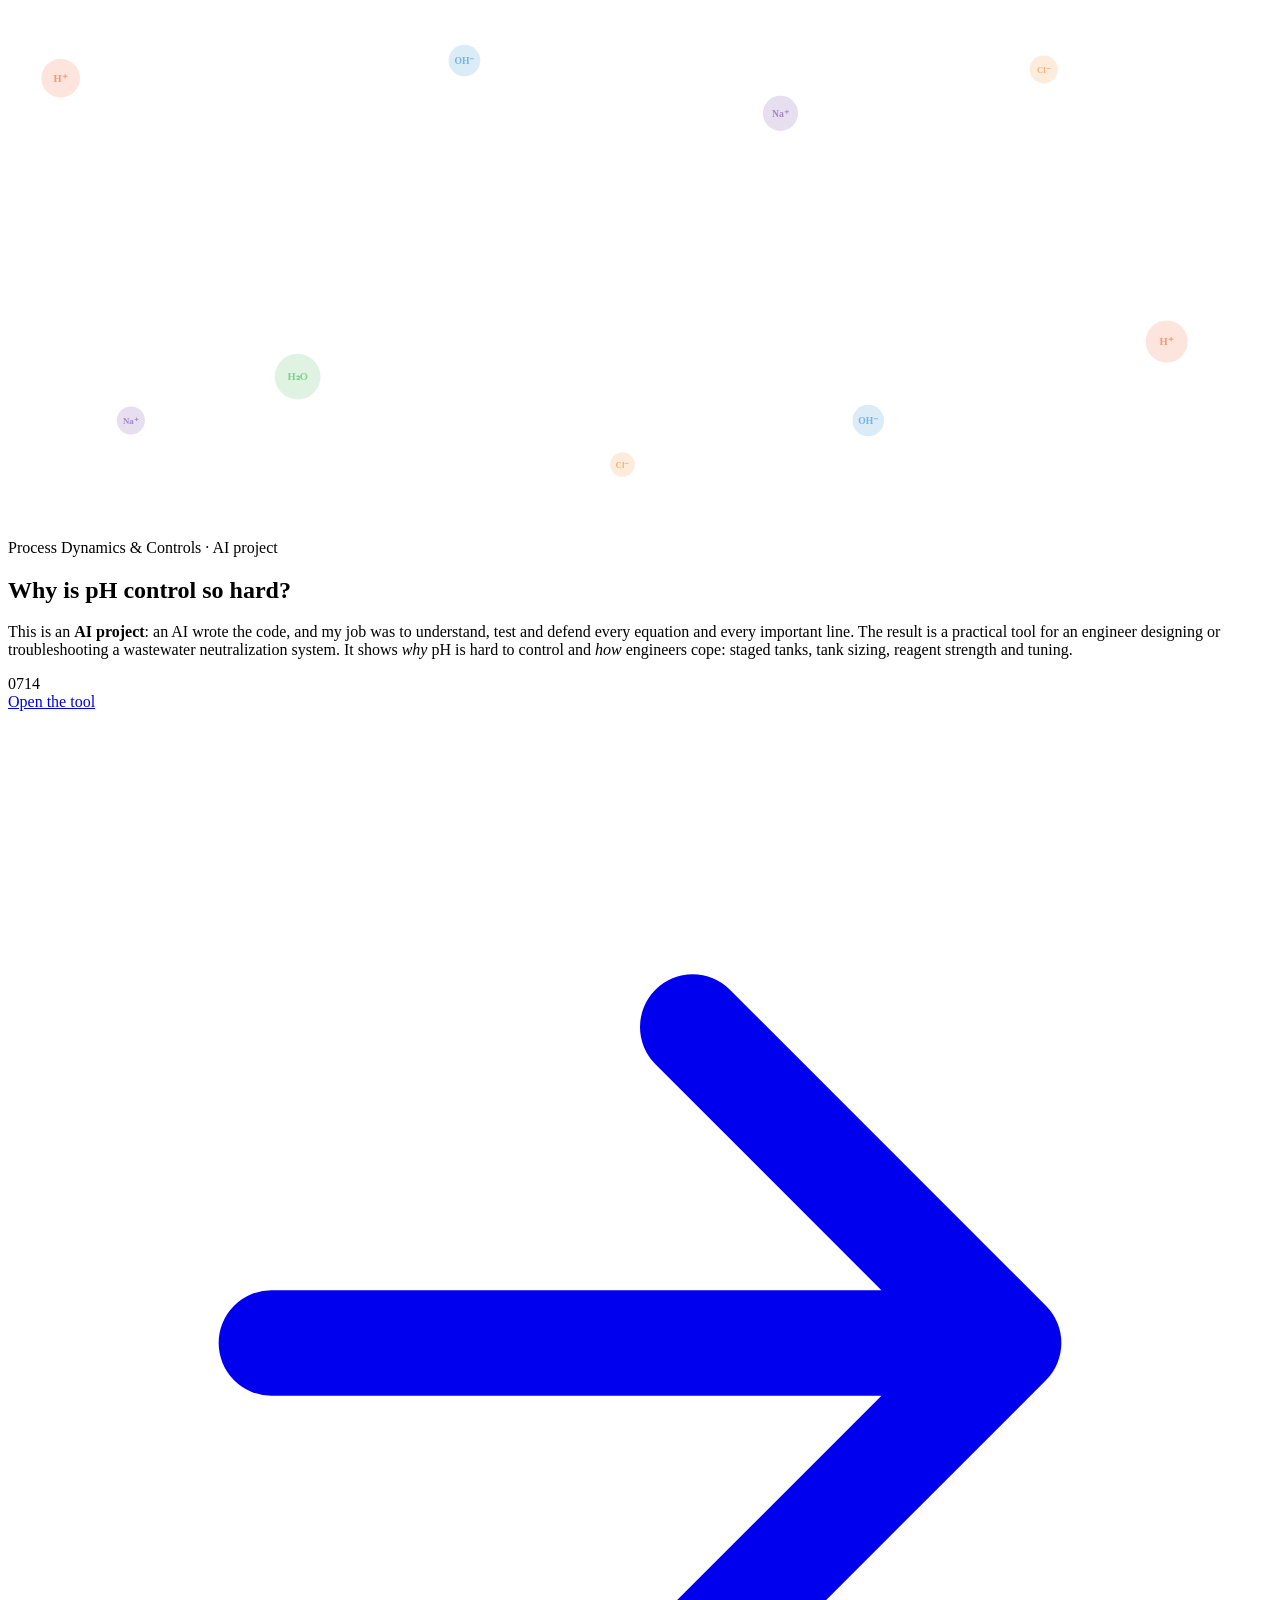
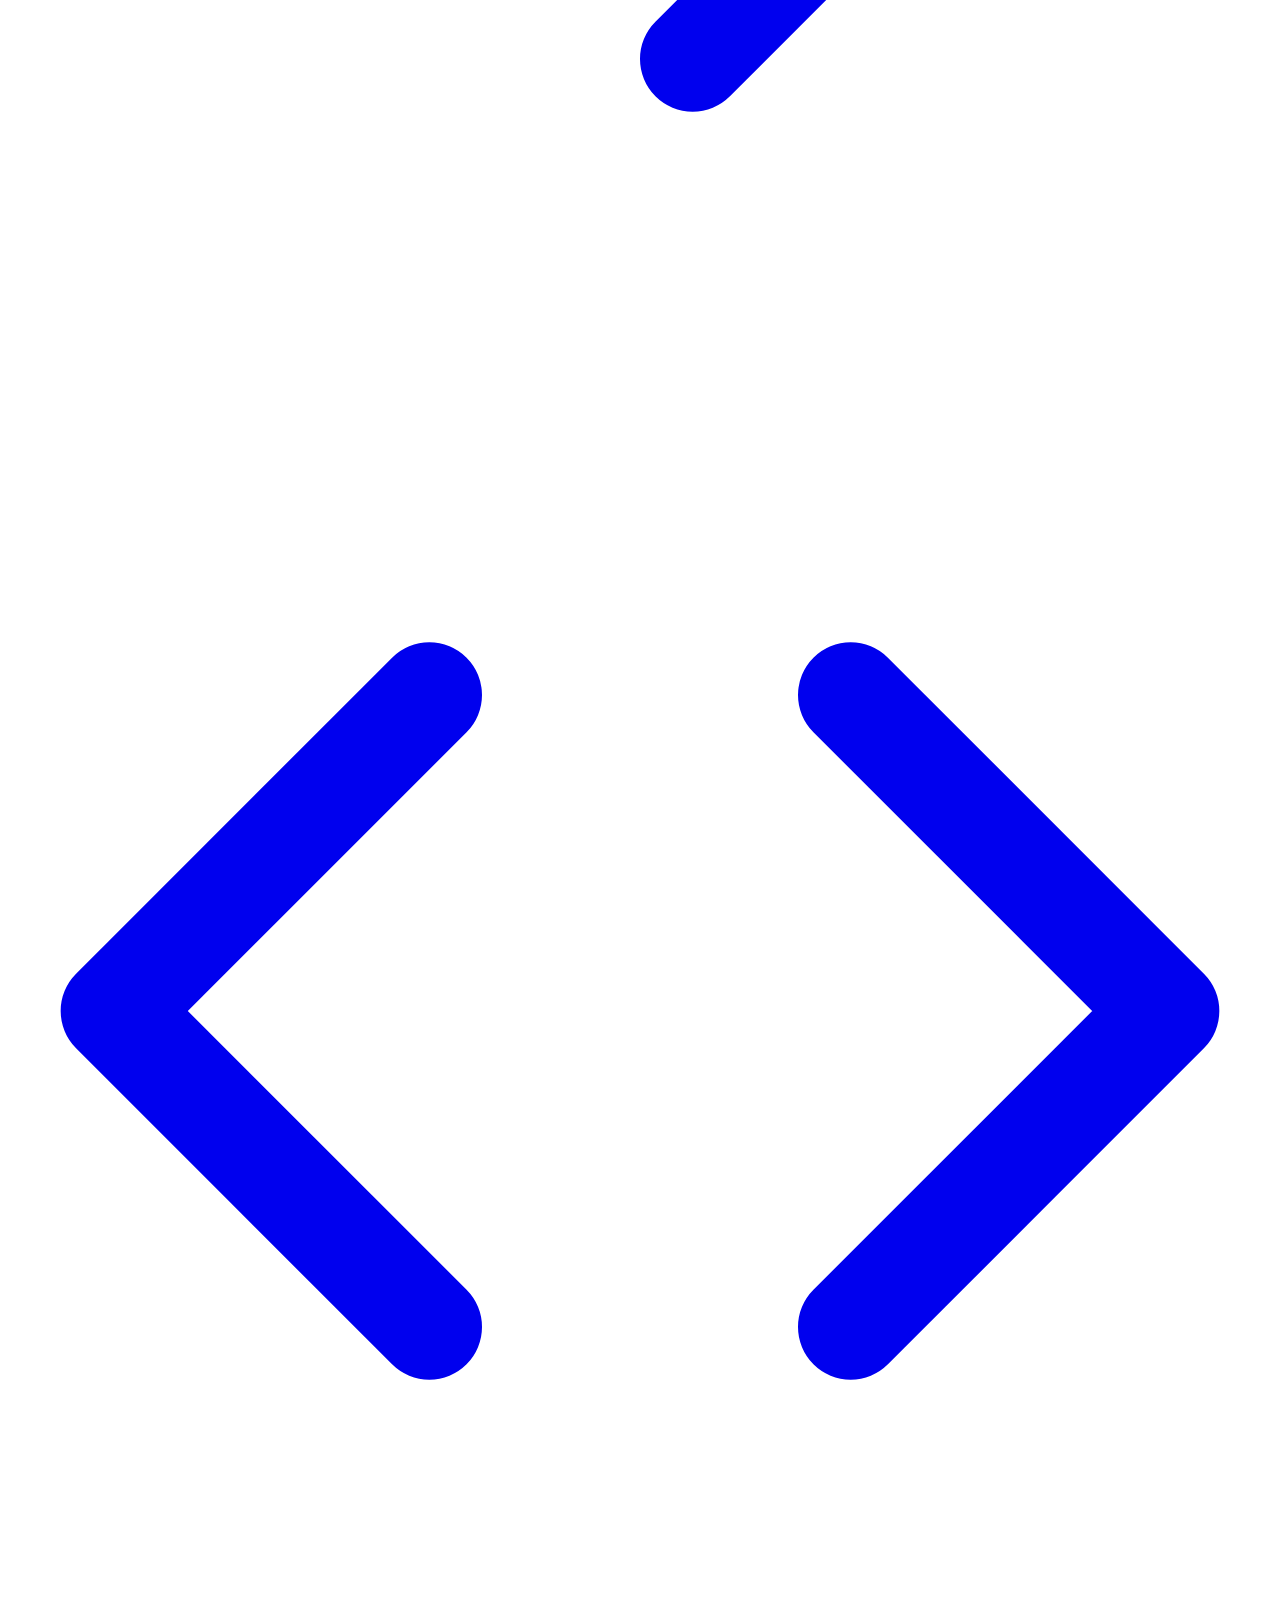
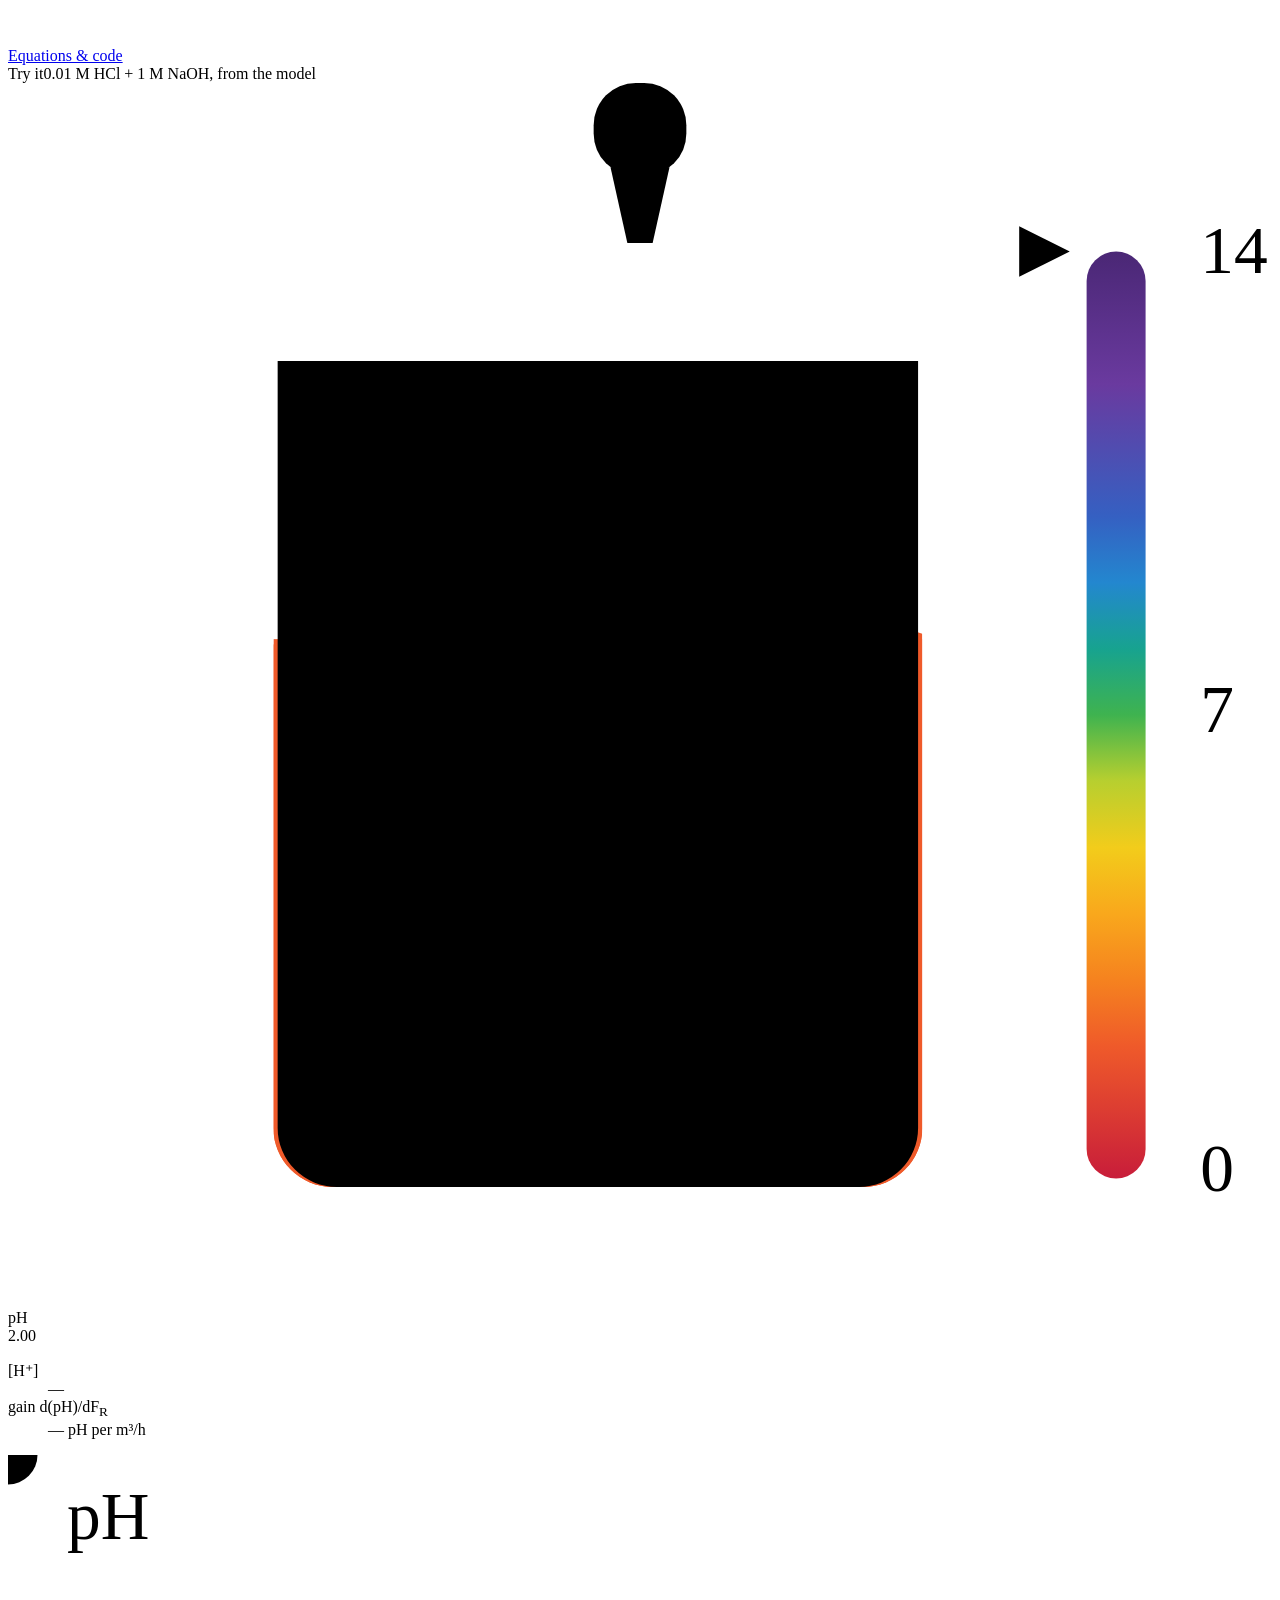
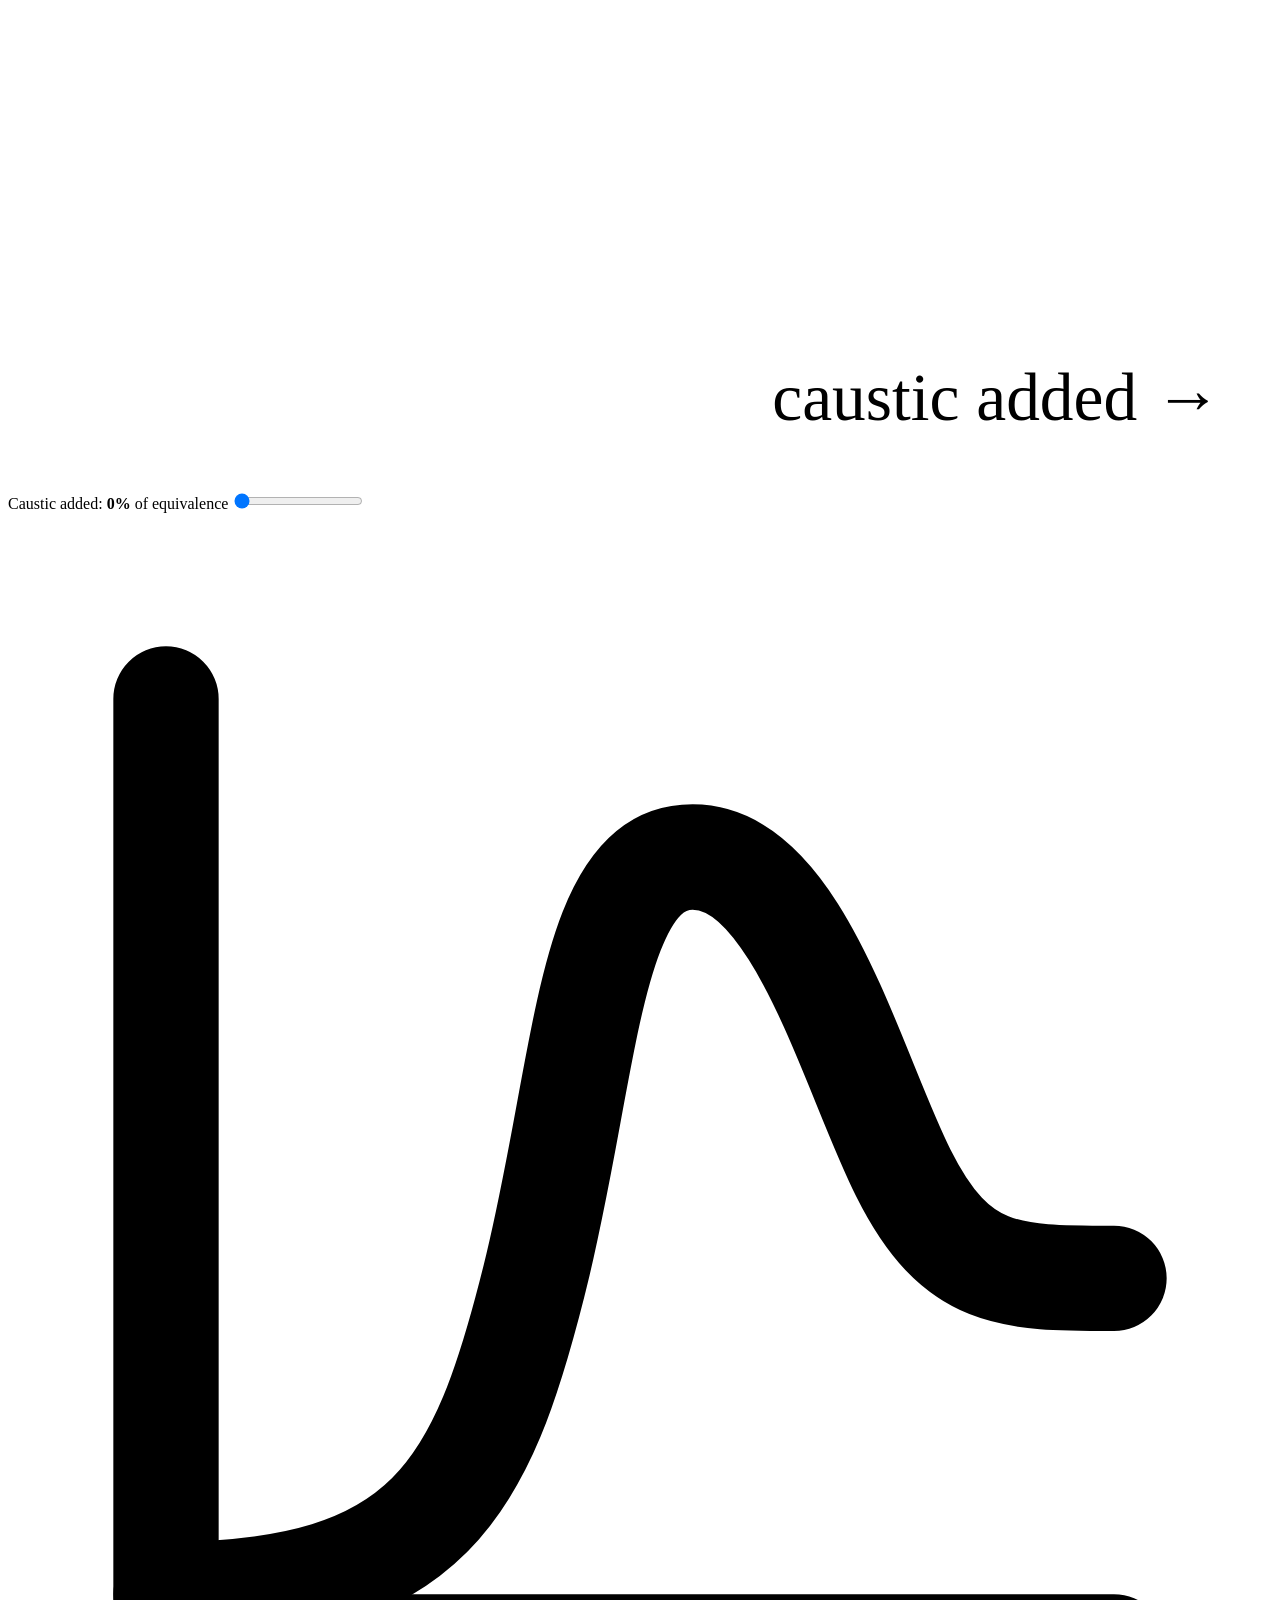
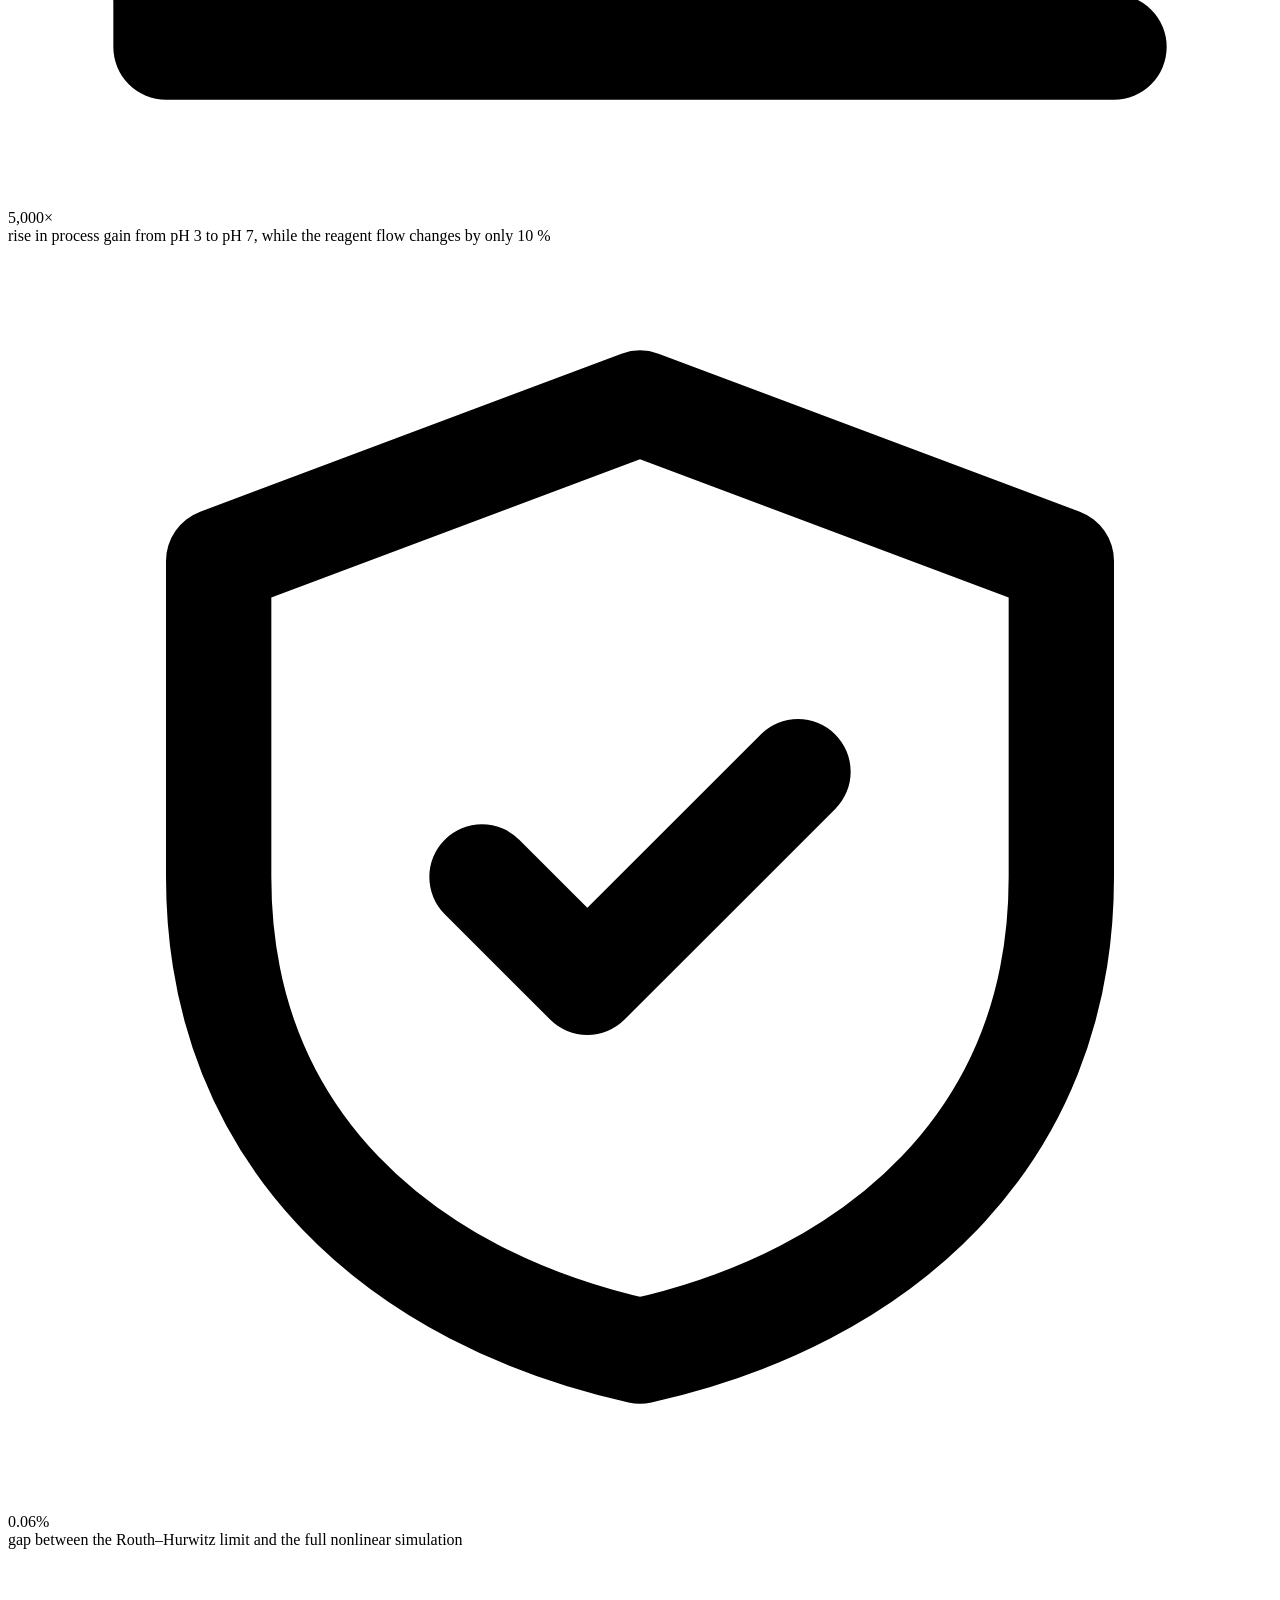
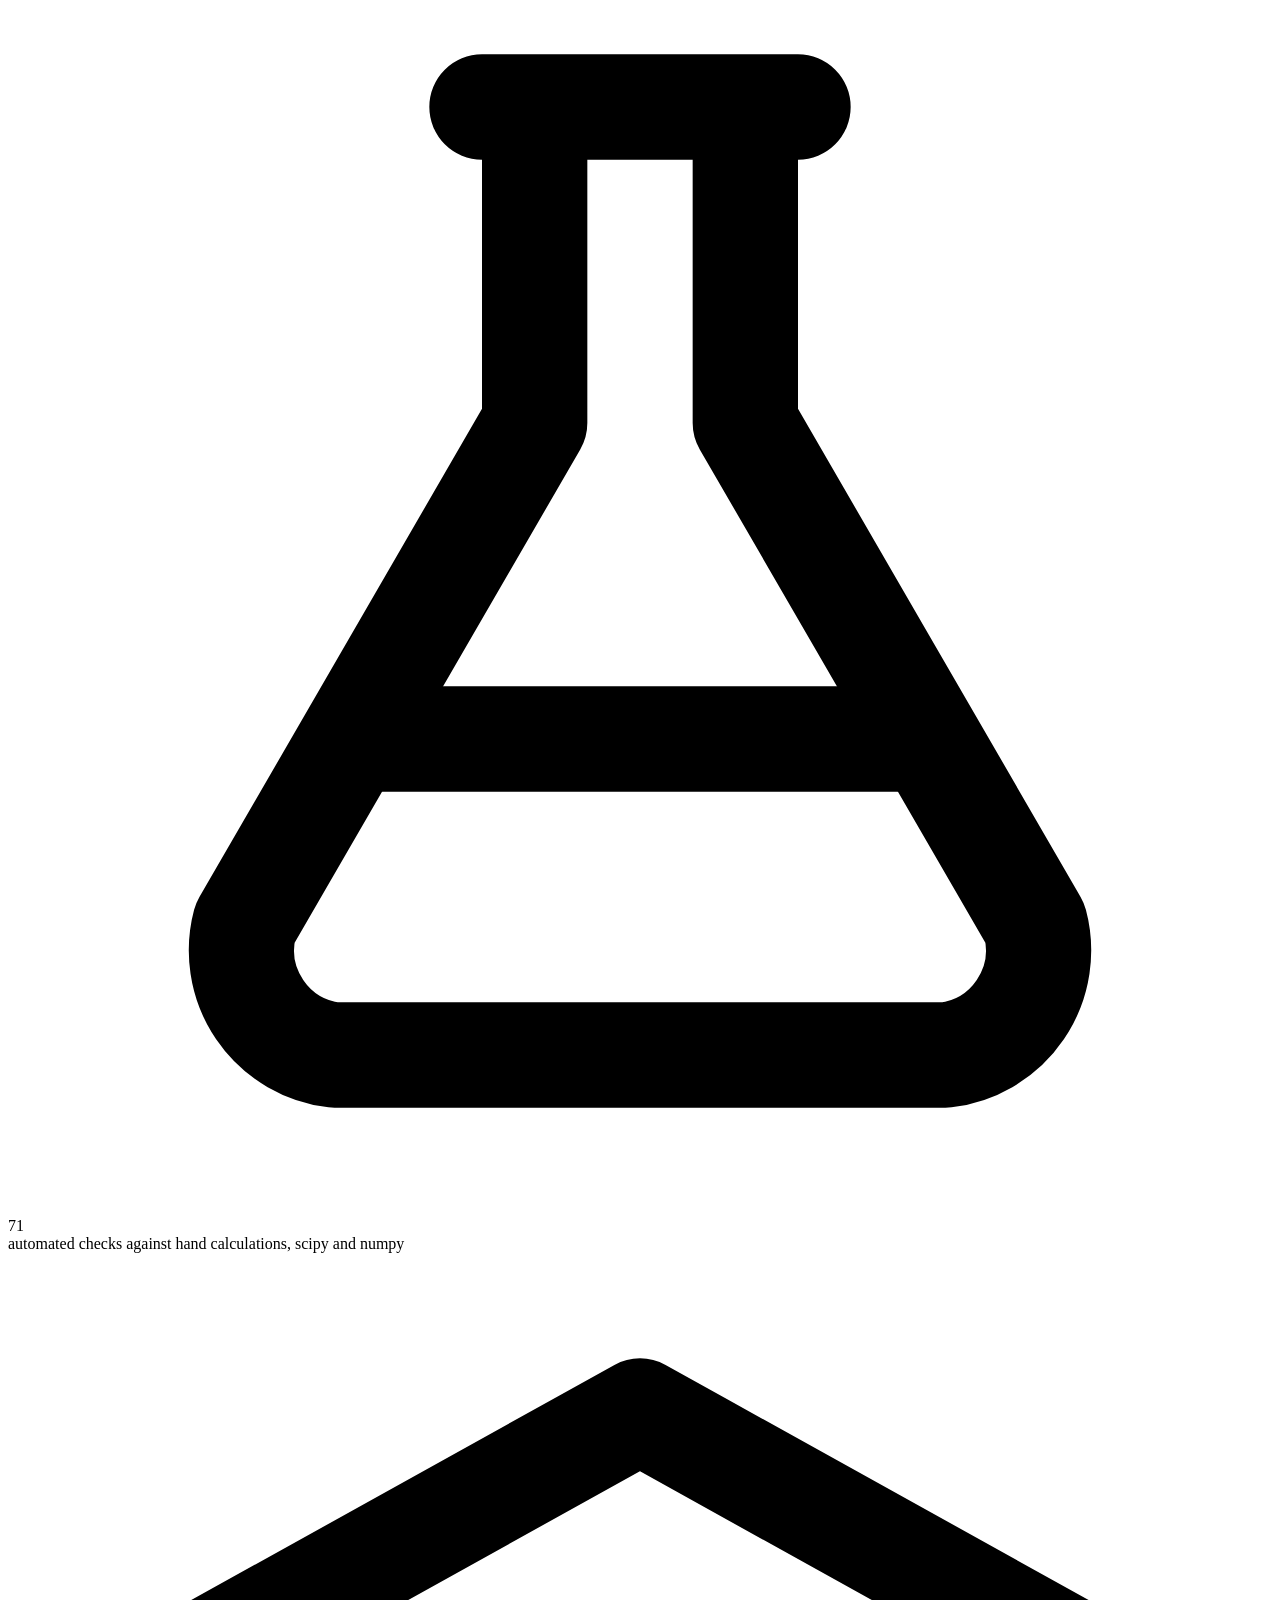
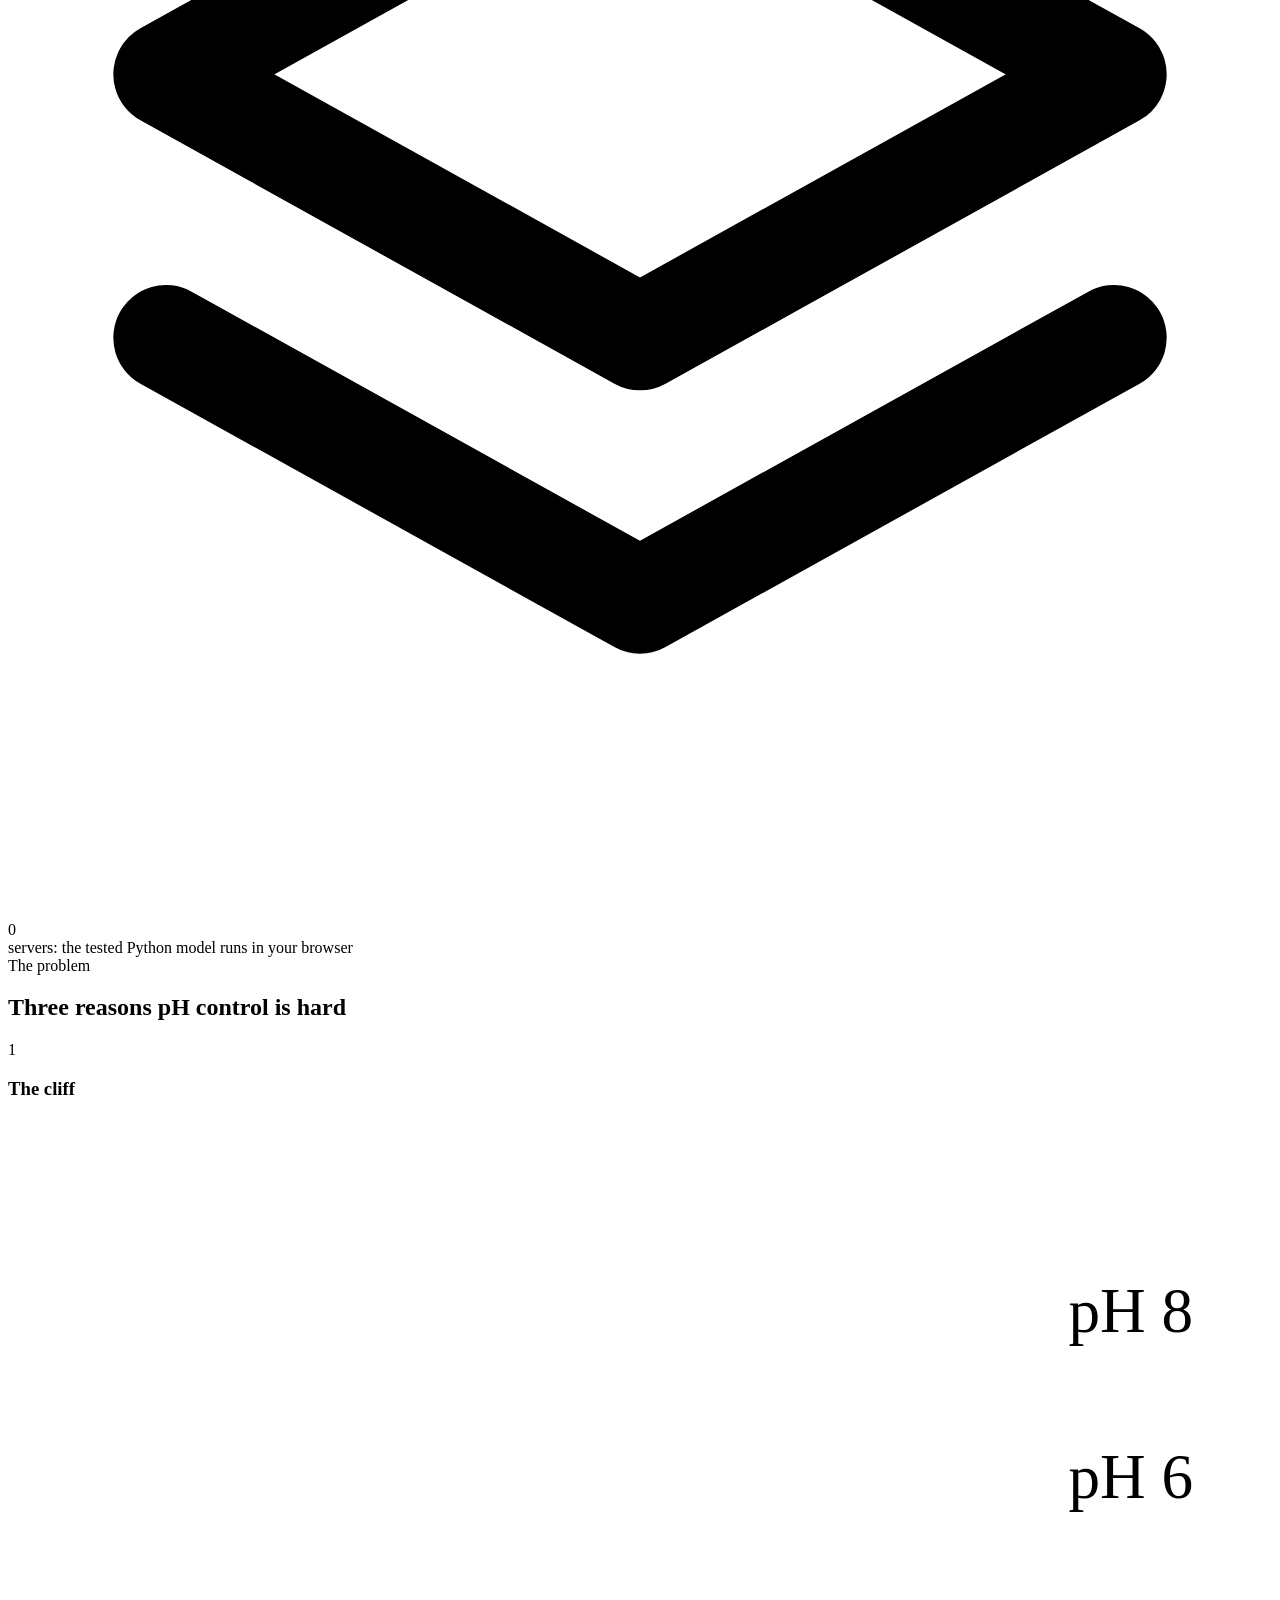
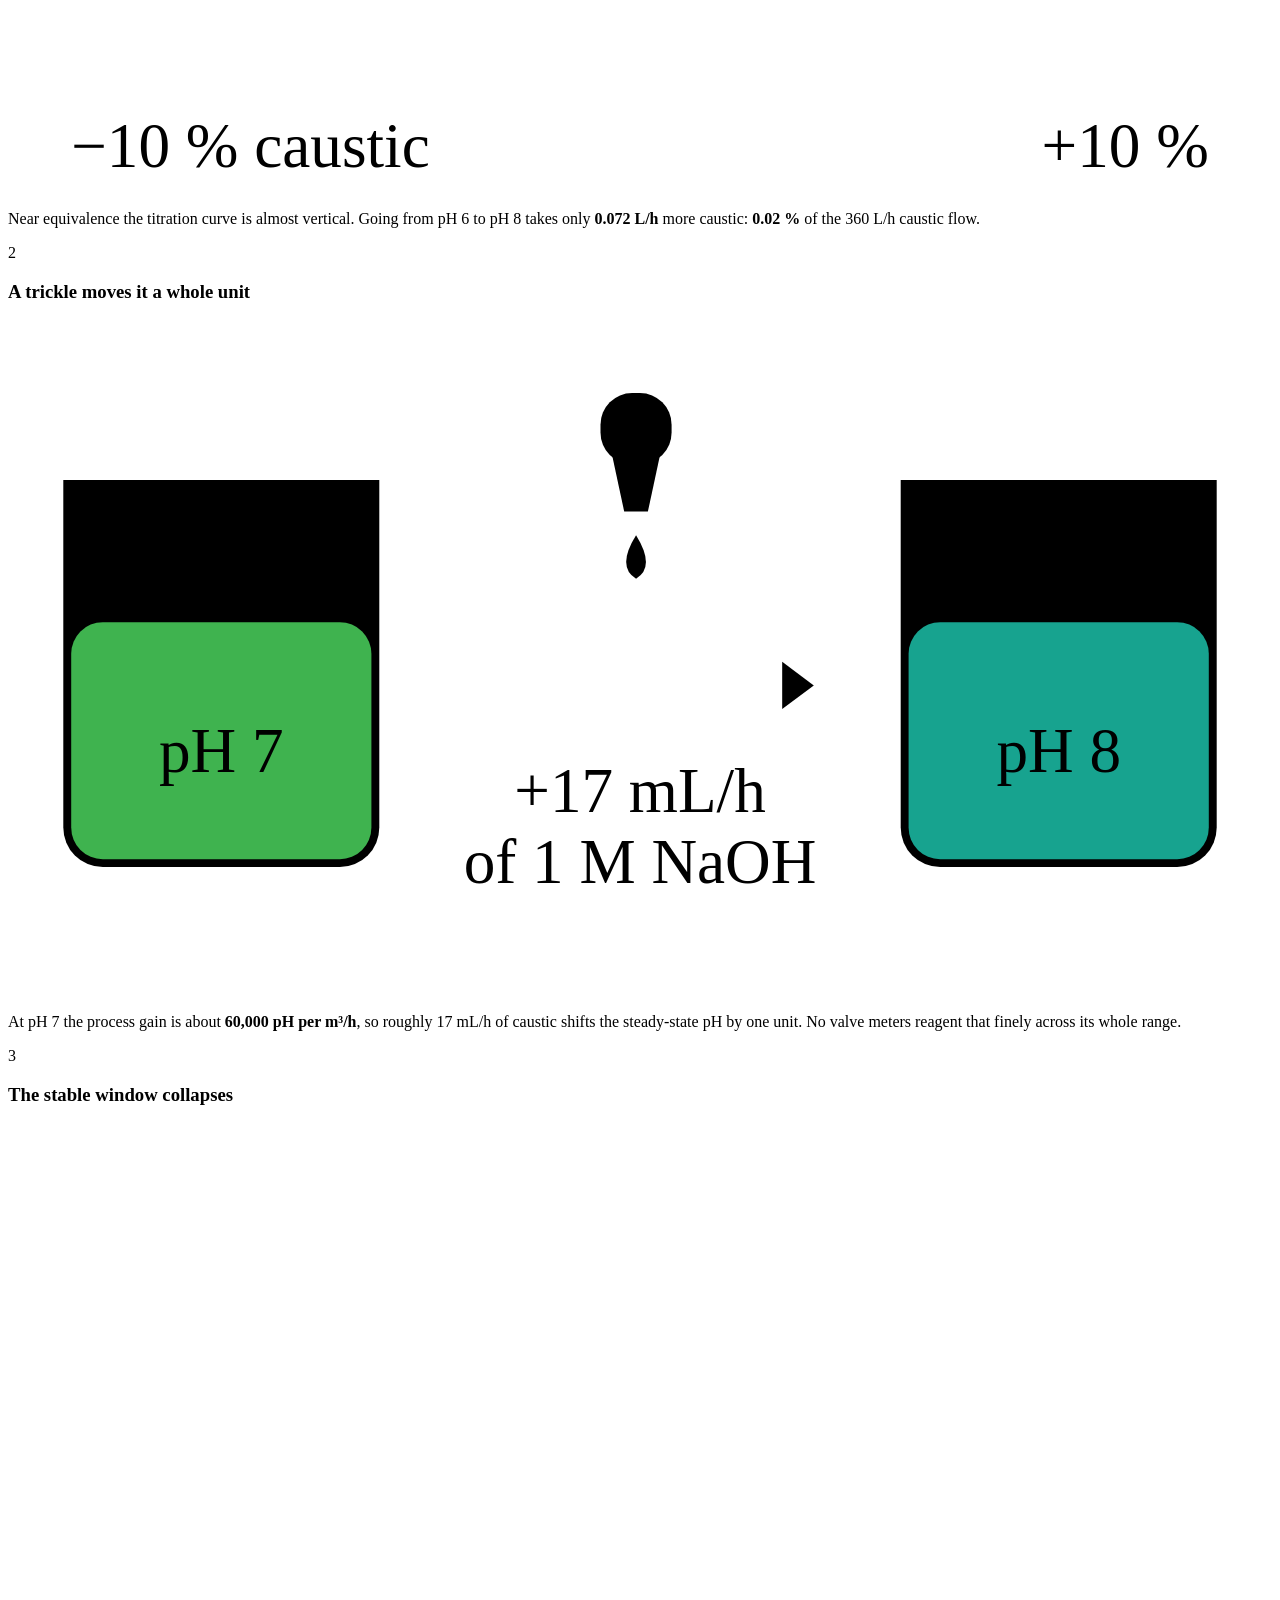
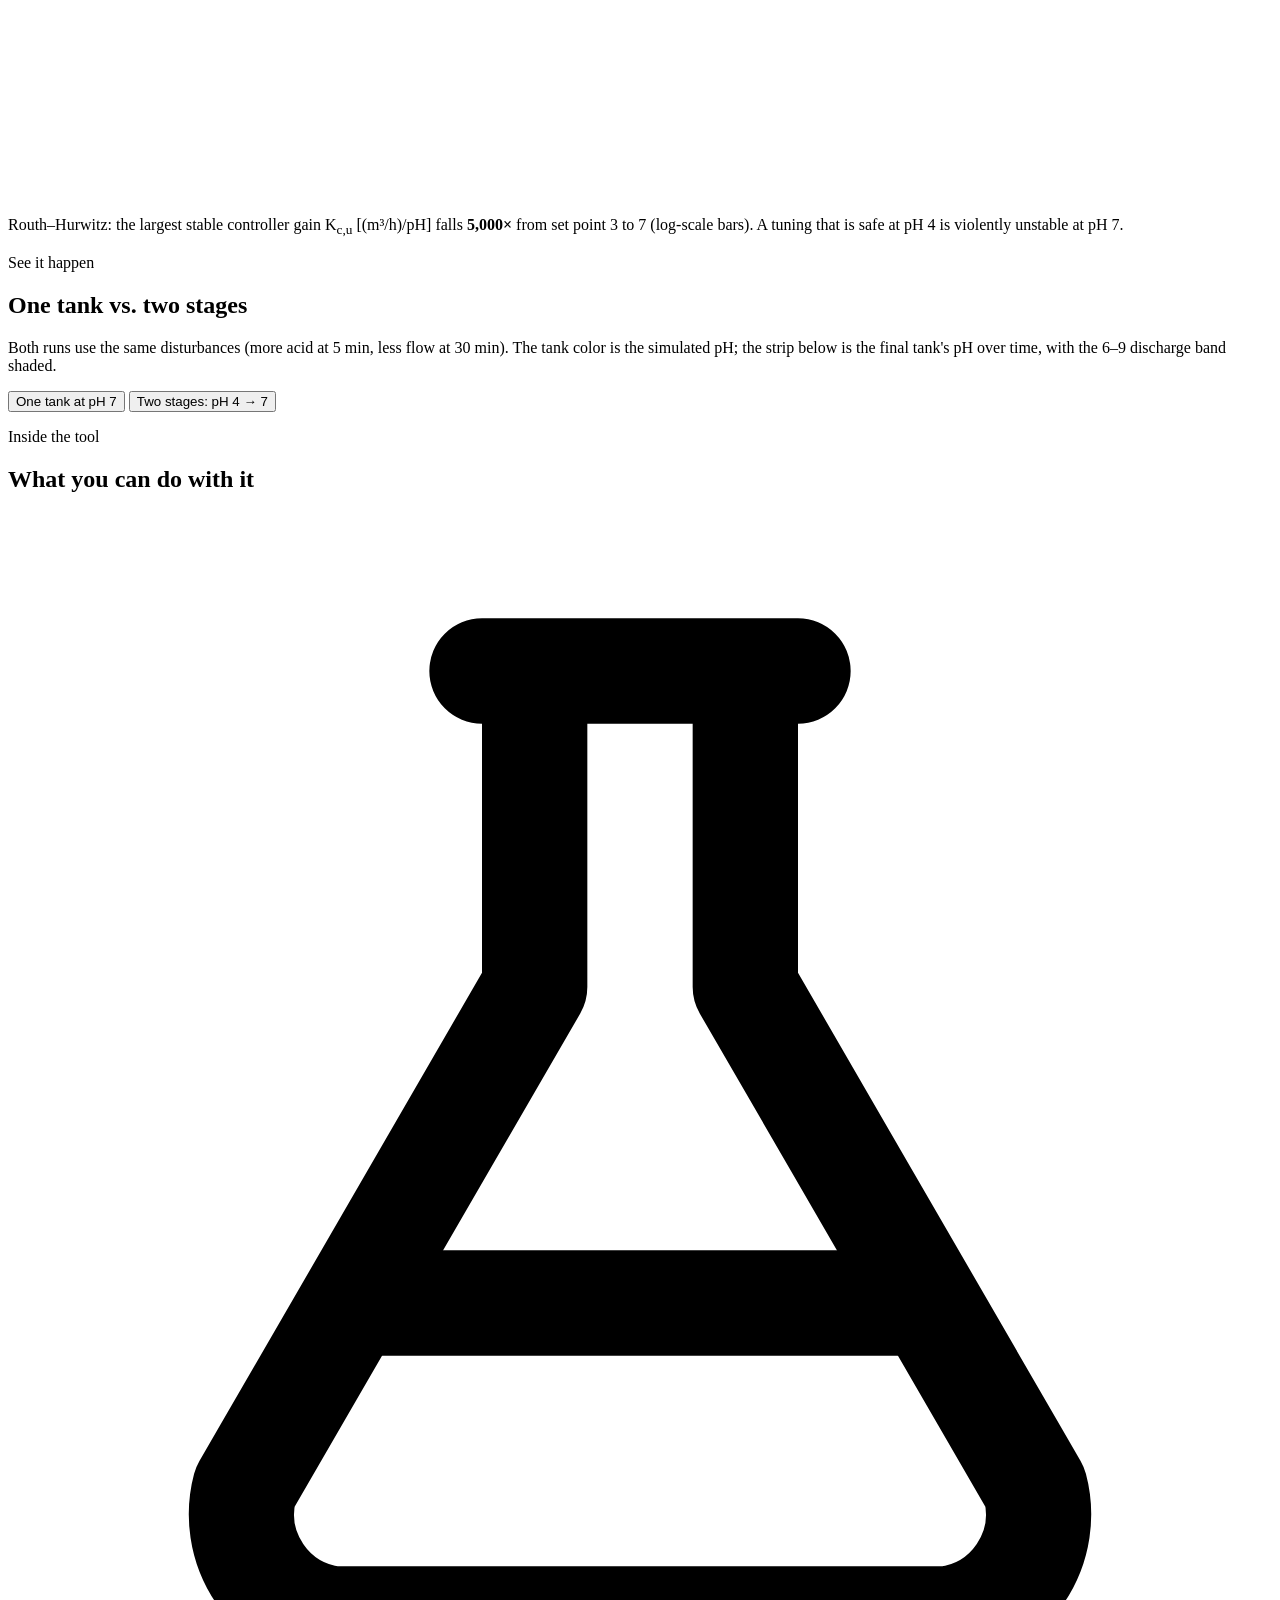
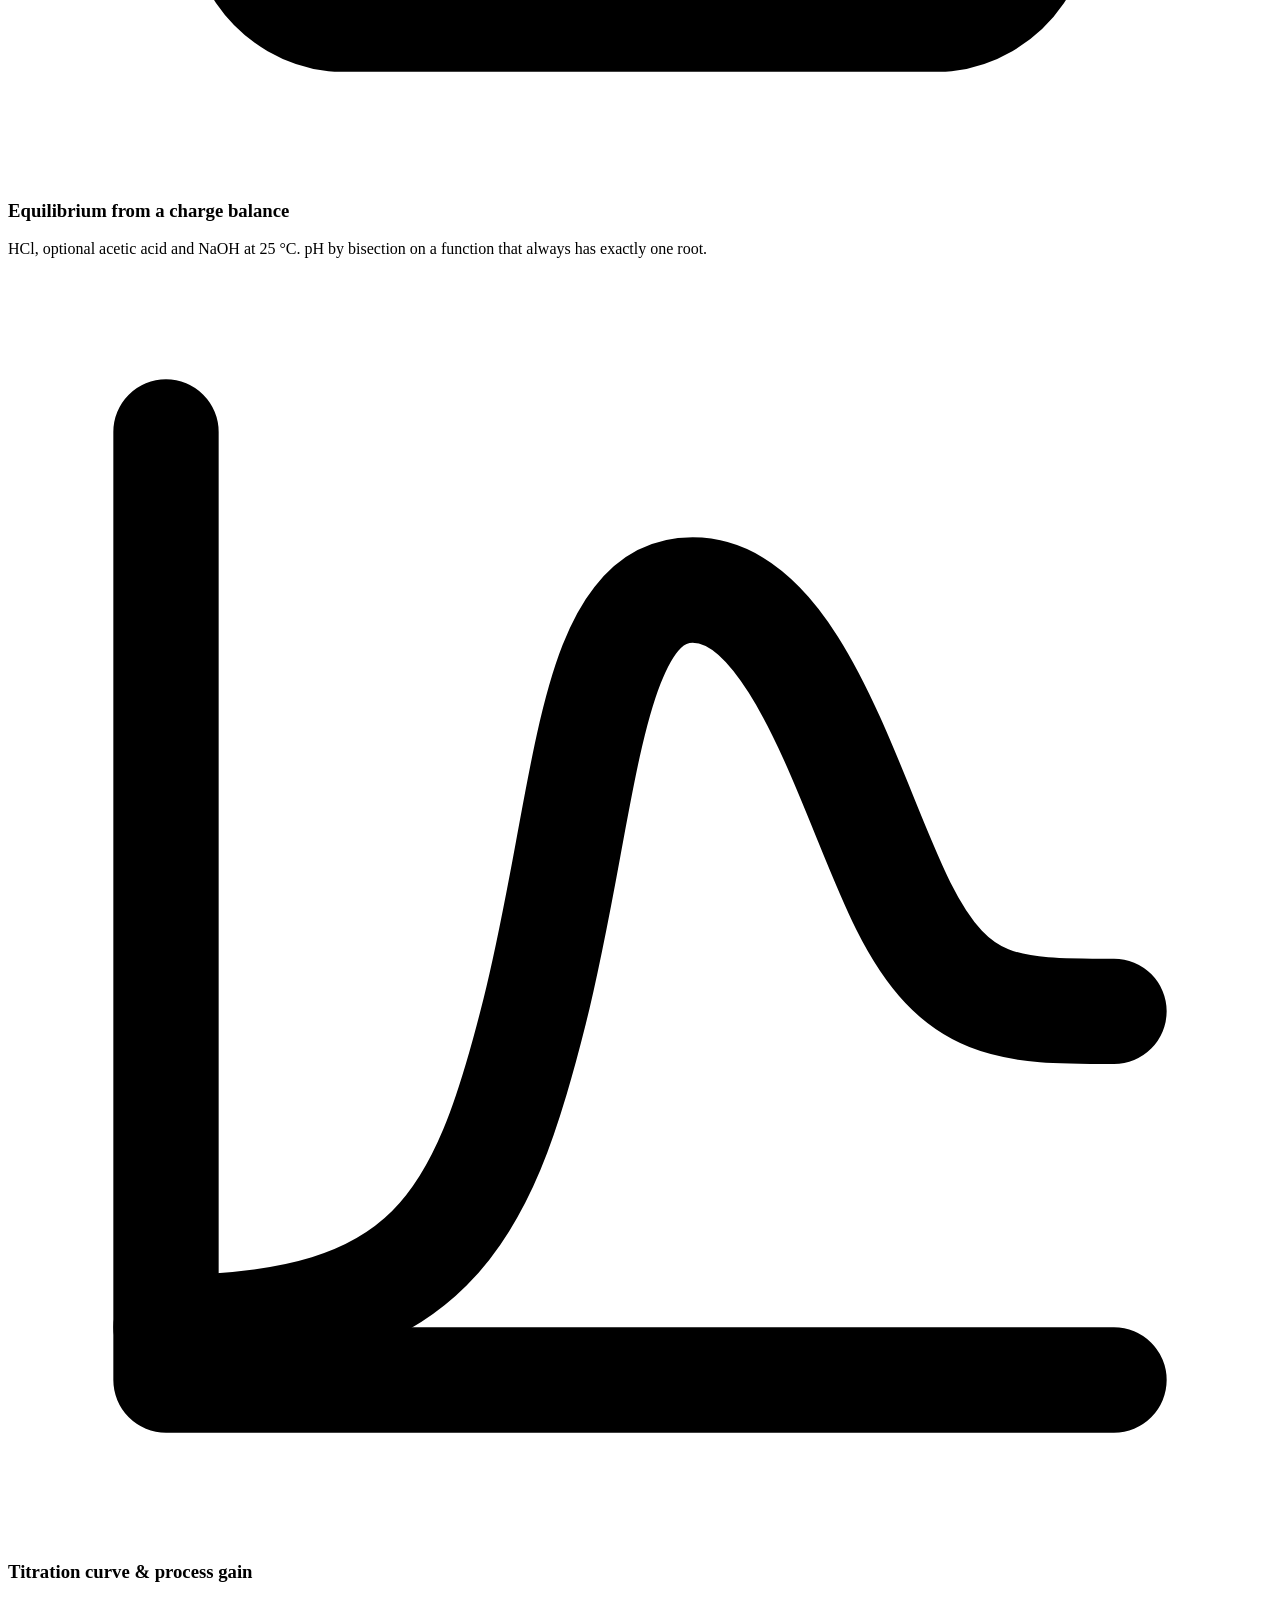
==== commit af71a627: "Finish cleanup: computed Home numbers, Web Worker, shared partials, CI browser test - Home page numb" ====
--- a/site/index.html
+++ b/site/index.html
@@ -5,30 +5,10 @@
   <meta name="viewport" content="width=device-width, initial-scale=1">
   <title>Home · pH Neutralization Tool</title>
   <meta name="description" content="Interactive design and simulation tool for wastewater pH neutralization: titration curves, process gain, staged tanks, PI control and Routh-Hurwitz stability.">
-  <link rel="icon" href="data:image/svg+xml,%3Csvg viewBox='0 0 32 32' aria-hidden='true'%3E%3Cdefs%3E%3ClinearGradient id='lg' x1='0' y1='0' x2='1' y2='1'%3E%3Cstop offset='0' stop-color='%23eb6834'/%3E%3Cstop offset='.55' stop-color='%232a78d6'/%3E%3Cstop offset='1' stop-color='%231baf7a'/%3E%3C/linearGradient%3E%3C/defs%3E%3Cpath d='M16 2.5C16 2.5 5.5 14 5.5 20.5a10.5 10.5 0 0 0 21 0C26.5 14 16 2.5 16 2.5z' fill='url(%23lg)'/%3E%3Ctext x='16' y='24' text-anchor='middle' font-family='Inter,system-ui,sans-serif' font-size='9.5' font-weight='800' fill='%23fff'%3EpH%3C/text%3E%3C/svg%3E">
-  <script src="js/theme.js"></script>
-  <link rel="preconnect" href="https://fonts.googleapis.com">
-  <link rel="preconnect" href="https://fonts.gstatic.com" crossorigin>
-  <link rel="stylesheet" href="https://fonts.googleapis.com/css2?family=Inter:wght@400;500;600;700;800&family=JetBrains+Mono:wght@400;600;700&display=swap">
-  <link rel="stylesheet" href="css/style.css">
+  <!--#include head-->
 </head>
 <body>
-  <header class="site">
-    <div class="wrap">
-      <a class="brand" href="index.html"><svg viewBox="0 0 32 32" aria-hidden="true"><defs><linearGradient id="lg" x1="0" y1="0" x2="1" y2="1"><stop offset="0" stop-color="#eb6834"/><stop offset=".55" stop-color="#2a78d6"/><stop offset="1" stop-color="#1baf7a"/></linearGradient></defs><path d="M16 2.5C16 2.5 5.5 14 5.5 20.5a10.5 10.5 0 0 0 21 0C26.5 14 16 2.5 16 2.5z" fill="url(#lg)"/><text x="16" y="24" text-anchor="middle" font-family="Inter,system-ui,sans-serif" font-size="9.5" font-weight="800" fill="#fff">pH</text></svg><span>pH Neutralization Tool<small>Process Dynamics &amp; Controls</small></span></a>
-      <nav aria-label="Main">
-        <a href="index.html" aria-current="page">Home</a>
-        <a href="tool.html">Tool</a>
-        <a href="theory.html">Theory</a>
-        <a href="ai-process.html">AI Process</a>
-        <a href="model-comparison.html">Model Comparison</a>
-        <a href="video.html">Video</a>
-        <a href="learned.html">What I Learned</a>
-        <a href="references.html">References</a>
-      </nav>
-      <button id="theme-toggle" class="icon-btn" type="button" aria-label="Toggle light/dark theme" title="Toggle theme"><svg class="icon-sun" viewBox="0 0 24 24" fill="none" stroke="currentColor" stroke-width="2" stroke-linecap="round"><circle cx="12" cy="12" r="4"/><path d="M12 2v2M12 20v2M4.9 4.9l1.4 1.4M17.7 17.7l1.4 1.4M2 12h2M20 12h2M4.9 19.1l1.4-1.4M17.7 6.3l1.4-1.4"/></svg><svg class="icon-moon" viewBox="0 0 24 24" fill="none" stroke="currentColor" stroke-width="2" stroke-linecap="round" stroke-linejoin="round"><path d="M21 12.8A9 9 0 1 1 11.2 3a7 7 0 0 0 9.8 9.8z"/></svg></button>
-    </div>
-  </header>
+  <!--#include header-->
   <main>
     <section class="hero">
       <svg class="ions" viewBox="0 0 1440 600" preserveAspectRatio="xMidYMid slice" aria-hidden="true"><g class="ion" style="animation-delay:0s;animation-duration:9s"><circle cx="60" cy="80" r="22" fill="#ef5a2a" opacity=".16"/><text x="60" y="84" text-anchor="middle" fill="#ef5a2a" opacity=".55" font-size="12" font-weight="700">H⁺</text></g><g class="ion" style="animation-delay:-2s;animation-duration:11s"><circle cx="520" cy="60" r="18" fill="#2387cf" opacity=".16"/><text x="520" y="64" text-anchor="middle" fill="#2387cf" opacity=".55" font-size="11" font-weight="700">OH⁻</text></g><g class="ion" style="animation-delay:-4s;animation-duration:13s"><circle cx="330" cy="420" r="26" fill="#3fb34f" opacity=".16"/><text x="330" y="424" text-anchor="middle" fill="#3fb34f" opacity=".55" font-size="12" font-weight="700">H₂O</text></g><g class="ion" style="animation-delay:-1s;animation-duration:10s"><circle cx="880" cy="120" r="20" fill="#6a3a9f" opacity=".16"/><text x="880" y="124" text-anchor="middle" fill="#6a3a9f" opacity=".55" font-size="11" font-weight="700">Na⁺</text></g><g class="ion" style="animation-delay:-3s;animation-duration:12s"><circle cx="1180" cy="70" r="16" fill="#f5821f" opacity=".16"/><text x="1180" y="74" text-anchor="middle" fill="#f5821f" opacity=".55" font-size="10" font-weight="700">Cl⁻</text></g><g class="ion" style="animation-delay:-5s;animation-duration:9s"><circle cx="1320" cy="380" r="24" fill="#ef5a2a" opacity=".16"/><text x="1320" y="384" text-anchor="middle" fill="#ef5a2a" opacity=".55" font-size="12" font-weight="700">H⁺</text></g><g class="ion" style="animation-delay:-6s;animation-duration:12s"><circle cx="980" cy="470" r="18" fill="#2387cf" opacity=".16"/><text x="980" y="474" text-anchor="middle" fill="#2387cf" opacity=".55" font-size="11" font-weight="700">OH⁻</text></g><g class="ion" style="animation-delay:-7s;animation-duration:10s"><circle cx="140" cy="470" r="16" fill="#6a3a9f" opacity=".16"/><text x="140" y="474" text-anchor="middle" fill="#6a3a9f" opacity=".55" font-size="10" font-weight="700">Na⁺</text></g><g class="ion" style="animation-delay:-2s;animation-duration:14s"><circle cx="700" cy="520" r="14" fill="#f5821f" opacity=".16"/><text x="700" y="524" text-anchor="middle" fill="#f5821f" opacity=".55" font-size="10" font-weight="700">Cl⁻</text></g></svg>
@@ -98,9 +78,9 @@
 
     <section class="wrap stats" style="margin-top:28px">
       <div class="grid-4">
-        <div class="card stat"><div class="stat-icon" style="--c:#ef5a2a"><svg viewBox="0 0 24 24" fill="none" stroke="currentColor" stroke-width="2" stroke-linecap="round" stroke-linejoin="round"><path d="M3 20c5 0 6-2 7-6s1-8 3-8 3 4 4 6 2 2 4 2"/><path d="M3 3v18h18"/></svg></div><div class="value"><span data-count="5000">5,000</span>×</div><div class="label">rise in process gain from pH 3 to pH 7, while the reagent flow changes by only 10 %</div></div>
-        <div class="card stat"><div class="stat-icon" style="--c:#3fb34f"><svg viewBox="0 0 24 24" fill="none" stroke="currentColor" stroke-width="2" stroke-linecap="round" stroke-linejoin="round"><path d="M12 3l8 3v6c0 5-3.5 8-8 9-4.5-1-8-4-8-9V6z"/><path d="M9 12l2 2 4-4"/></svg></div><div class="value"><span data-count="0.06" data-decimals="2">0.06</span><span class="unit">%</span></div><div class="label">gap between the Routh–Hurwitz limit and the full nonlinear simulation</div></div>
-        <div class="card stat"><div class="stat-icon" style="--c:#2387cf"><svg viewBox="0 0 24 24" fill="none" stroke="currentColor" stroke-width="2" stroke-linecap="round" stroke-linejoin="round"><path d="M9 3h6M10 3v6L4.5 18.5A2 2 0 0 0 6.2 21h11.6a2 2 0 0 0 1.7-2.5L14 9V3"/><path d="M7 15h10"/></svg></div><div class="value"><span data-count="71">71</span></div><div class="label">automated checks against hand calculations, scipy and numpy</div></div>
+        <div class="card stat"><div class="stat-icon" style="--c:#ef5a2a"><svg viewBox="0 0 24 24" fill="none" stroke="currentColor" stroke-width="2" stroke-linecap="round" stroke-linejoin="round"><path d="M3 20c5 0 6-2 7-6s1-8 3-8 3 4 4 6 2 2 4 2"/><path d="M3 3v18h18"/></svg></div><div class="value"><span data-fact="gain_ratio" data-count>5,000</span>×</div><div class="label">rise in process gain from pH 3 to pH 7, while the reagent flow changes by only <span data-fact="flow_change_pct">10</span> %</div></div>
+        <div class="card stat"><div class="stat-icon" style="--c:#3fb34f"><svg viewBox="0 0 24 24" fill="none" stroke="currentColor" stroke-width="2" stroke-linecap="round" stroke-linejoin="round"><path d="M12 3l8 3v6c0 5-3.5 8-8 9-4.5-1-8-4-8-9V6z"/><path d="M9 12l2 2 4-4"/></svg></div><div class="value"><span data-fact="routh_vs_sim_pct" data-count>0.06</span><span class="unit">%</span></div><div class="label">gap between the Routh–Hurwitz limit and the full nonlinear simulation</div></div>
+        <div class="card stat"><div class="stat-icon" style="--c:#2387cf"><svg viewBox="0 0 24 24" fill="none" stroke="currentColor" stroke-width="2" stroke-linecap="round" stroke-linejoin="round"><path d="M9 3h6M10 3v6L4.5 18.5A2 2 0 0 0 6.2 21h11.6a2 2 0 0 0 1.7-2.5L14 9V3"/><path d="M7 15h10"/></svg></div><div class="value"><span data-fact="n_tests" data-count>71</span></div><div class="label">automated checks against hand calculations, scipy and numpy</div></div>
         <div class="card stat"><div class="stat-icon" style="--c:#6a3a9f"><svg viewBox="0 0 24 24" fill="none" stroke="currentColor" stroke-width="2" stroke-linecap="round" stroke-linejoin="round"><path d="M12 3l9 5-9 5-9-5z"/><path d="M3 13l9 5 9-5"/></svg></div><div class="value">0</div><div class="label">servers: the tested Python model runs in your browser</div></div>
       </div>
     </section>
@@ -110,13 +90,13 @@
       <div class="grid-3">
         <div class="card why"><div class="why-num" style="--c:#ef5a2a">1</div><h3>The cliff</h3><svg class="why-svg" id="cliff-svg" viewBox="0 0 320 170" role="img" aria-label="Zoom on the titration curve near equivalence"><rect id="cliff-band" x="12" width="296" class="why-band"/><path id="cliff-path" fill="none" class="why-curve"/><text x="300" y="54" text-anchor="end" class="why-lab">pH 8</text><text x="300" y="96" text-anchor="end" class="why-lab">pH 6</text><text x="16" y="164" class="why-lab">−10 % caustic</text><text x="304" y="164" text-anchor="end" class="why-lab">+10 %</text></svg>
           <p>Near equivalence the titration curve is almost vertical. Going from pH 6 to pH 8 takes only
-            <strong>0.072 L/h</strong> more caustic: <strong>0.02 %</strong> of the 360 L/h flow.</p></div>
-        <div class="card why"><div class="why-num" style="--c:#3fb34f">2</div><h3>A trickle moves it a whole unit</h3><svg class="why-svg" viewBox="0 0 320 170" role="img" aria-label="A trickle of caustic moves pH 7 to pH 8"><path d="M14 40 V128 a10 10 0 0 0 10 10 H84 a10 10 0 0 0 10 -10 V40" class="bk-outline"/><rect x="16" y="76" width="76" height="60" rx="8" fill="#3fb34f"/><text x="54" y="114" text-anchor="middle" class="why-ph">pH 7</text><path d="M226 40 V128 a10 10 0 0 0 10 10 H296 a10 10 0 0 0 10 -10 V40" class="bk-outline"/><rect x="228" y="76" width="76" height="60" rx="8" fill="#17a38f"/><text x="266" y="114" text-anchor="middle" class="why-ph">pH 8</text><path d="M120 92 H200" class="why-arrow"/><path d="M196 86 l8 6 l-8 6" class="why-arrow"/><rect x="150" y="18" width="18" height="18" rx="8" class="bk-bulb"/><path d="M153 34 h12 l-3 14 h-6z" class="bk-glass"/><path class="why-drop" d="M159 54 q-5 8 0 11 q5 -3 0 -11z"/><text x="160" y="124" text-anchor="middle" class="why-big">+17 mL/h</text><text x="160" y="142" text-anchor="middle" class="why-lab">of 1 M NaOH</text></svg>
-          <p>At pH 7 the process gain is about <strong>60,000 pH per m³/h</strong>, so roughly 17 mL/h of caustic
+            <strong><span data-fact="cliff_L_per_h">0.072</span> L/h</strong> more caustic: <strong><span data-fact="cliff_pct">0.02</span> %</strong> of the <span data-fact="reagent_L_per_h">360</span> L/h caustic flow.</p></div>
+        <div class="card why"><div class="why-num" style="--c:#3fb34f">2</div><h3>A trickle moves it a whole unit</h3><svg class="why-svg" viewBox="0 0 320 170" role="img" aria-label="A trickle of caustic moves pH 7 to pH 8"><path d="M14 40 V128 a10 10 0 0 0 10 10 H84 a10 10 0 0 0 10 -10 V40" class="bk-outline"/><rect x="16" y="76" width="76" height="60" rx="8" fill="#3fb34f"/><text x="54" y="114" text-anchor="middle" class="why-ph">pH 7</text><path d="M226 40 V128 a10 10 0 0 0 10 10 H296 a10 10 0 0 0 10 -10 V40" class="bk-outline"/><rect x="228" y="76" width="76" height="60" rx="8" fill="#17a38f"/><text x="266" y="114" text-anchor="middle" class="why-ph">pH 8</text><path d="M120 92 H200" class="why-arrow"/><path d="M196 86 l8 6 l-8 6" class="why-arrow"/><rect x="150" y="18" width="18" height="18" rx="8" class="bk-bulb"/><path d="M153 34 h12 l-3 14 h-6z" class="bk-glass"/><path class="why-drop" d="M159 54 q-5 8 0 11 q5 -3 0 -11z"/><text x="160" y="124" text-anchor="middle" class="why-big">+<tspan data-fact="mL_per_pH">17</tspan> mL/h</text><text x="160" y="142" text-anchor="middle" class="why-lab">of 1 M NaOH</text></svg>
+          <p>At pH 7 the process gain is about <strong><span data-fact="gain7">60,000</span> pH per m³/h</strong>, so roughly <span data-fact="mL_per_pH">17</span> mL/h of caustic
             shifts the steady-state pH by one unit. No valve meters reagent that finely across its whole range.</p></div>
-        <div class="card why"><div class="why-num" style="--c:#2387cf">3</div><h3>The stable window collapses</h3><svg class="why-svg" viewBox="0 0 320 170" role="img" aria-label="Bar chart: stability limit Kc,u at set points 3 to 7, log scale"><text x="0" y="32" class="why-lab">SP 3</text><rect x="44" y="18" width="230.0" height="20" rx="6" fill="#f5821f" class="why-bar" style="animation-delay:0.0s"/><text x="280.0" y="32" class="why-val">22.5</text><text x="0" y="62" class="why-lab">SP 4</text><rect x="44" y="48" width="177.3" height="20" rx="6" fill="#f9a81c" class="why-bar" style="animation-delay:0.12s"/><text x="227.3" y="62" class="why-val">2.26</text><text x="0" y="92" class="why-lab">SP 5</text><rect x="44" y="78" width="124.4" height="20" rx="6" fill="#f2cc1b" class="why-bar" style="animation-delay:0.24s"/><text x="174.4" y="92" class="why-val">0.226</text><text x="0" y="122" class="why-lab">SP 6</text><rect x="44" y="108" width="71.8" height="20" rx="6" fill="#b7cf2f" class="why-bar" style="animation-delay:0.36s"/><text x="121.8" y="122" class="why-val">0.023</text><text x="0" y="152" class="why-lab">SP 7</text><rect x="44" y="138" width="34.5" height="20" rx="6" fill="#3fb34f" class="why-bar" style="animation-delay:0.48s"/><text x="84.5" y="152" class="why-val">0.0045</text></svg>
+        <div class="card why"><div class="why-num" style="--c:#2387cf">3</div><h3>The stable window collapses</h3><svg class="why-svg" id="kcu-bars" viewBox="0 0 320 170" role="img" aria-label="Bar chart: stability limit Kc,u at set points 3 to 7, log scale"></svg>
           <p>Routh–Hurwitz: the largest stable controller gain K<sub>c,u</sub> [(m³/h)/pH] falls
-            <strong>5,000×</strong> from set point 3 to 7 (log-scale bars). A tuning that is safe at pH 4 is violently unstable at pH 7.</p></div>
+            <strong><span data-fact="kcu_ratio">5,000</span>×</strong> from set point 3 to 7 (log-scale bars). A tuning that is safe at pH 4 is violently unstable at pH 7.</p></div>
       </div>
     </section>
 
@@ -172,12 +152,7 @@
       </div>
     </section>
   </main>
-  <footer class="site">
-    <div class="wrap">
-      <span>Course project · Process Dynamics &amp; Controls · Code written by AI, checked by 71 automated tests.</span>
-      <span><a href="https://github.com/DrewDebugs/pH-neutralization-tool">Source on GitHub</a> · Runs entirely in your browser</span>
-    </div>
-  </footer>
+  <!--#include footer-->
   <script src="js/phcolor.js"></script>
   <script src="js/plantview.js"></script>
   <script src="js/home.js"></script>
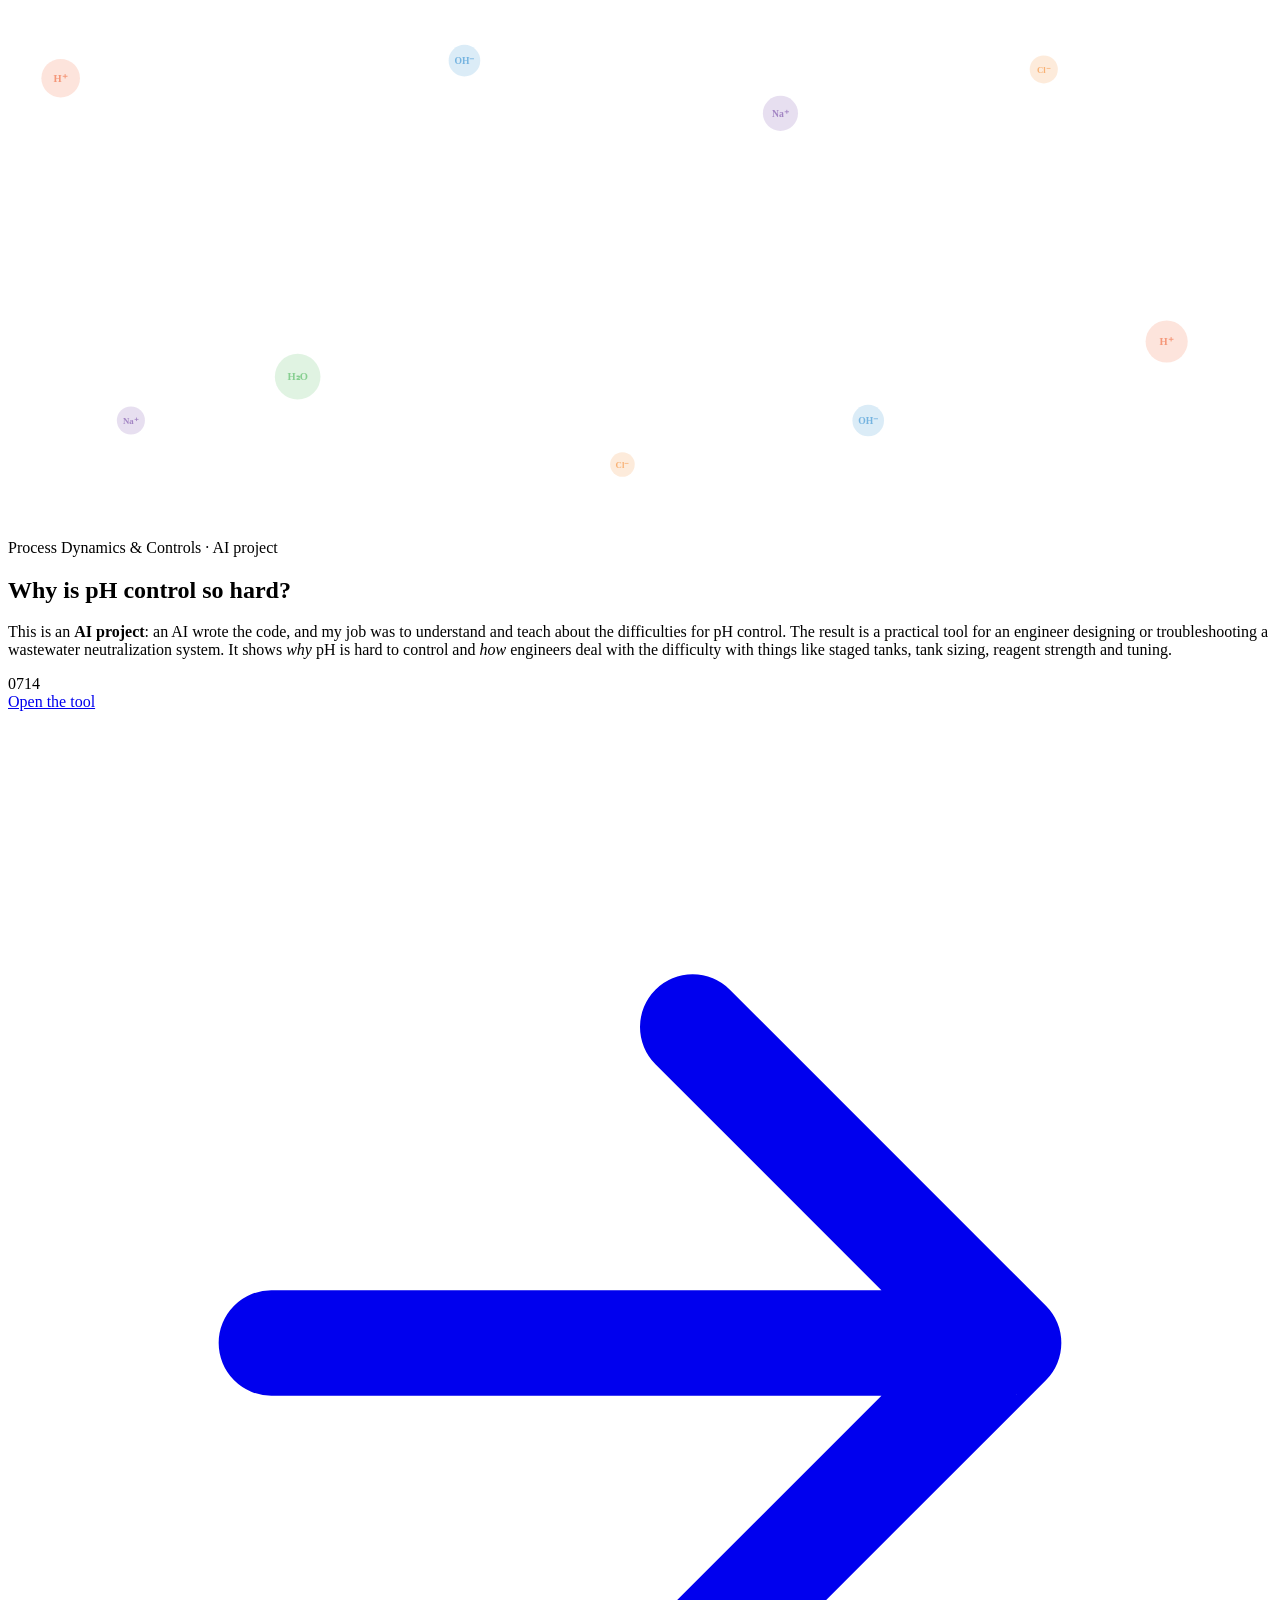
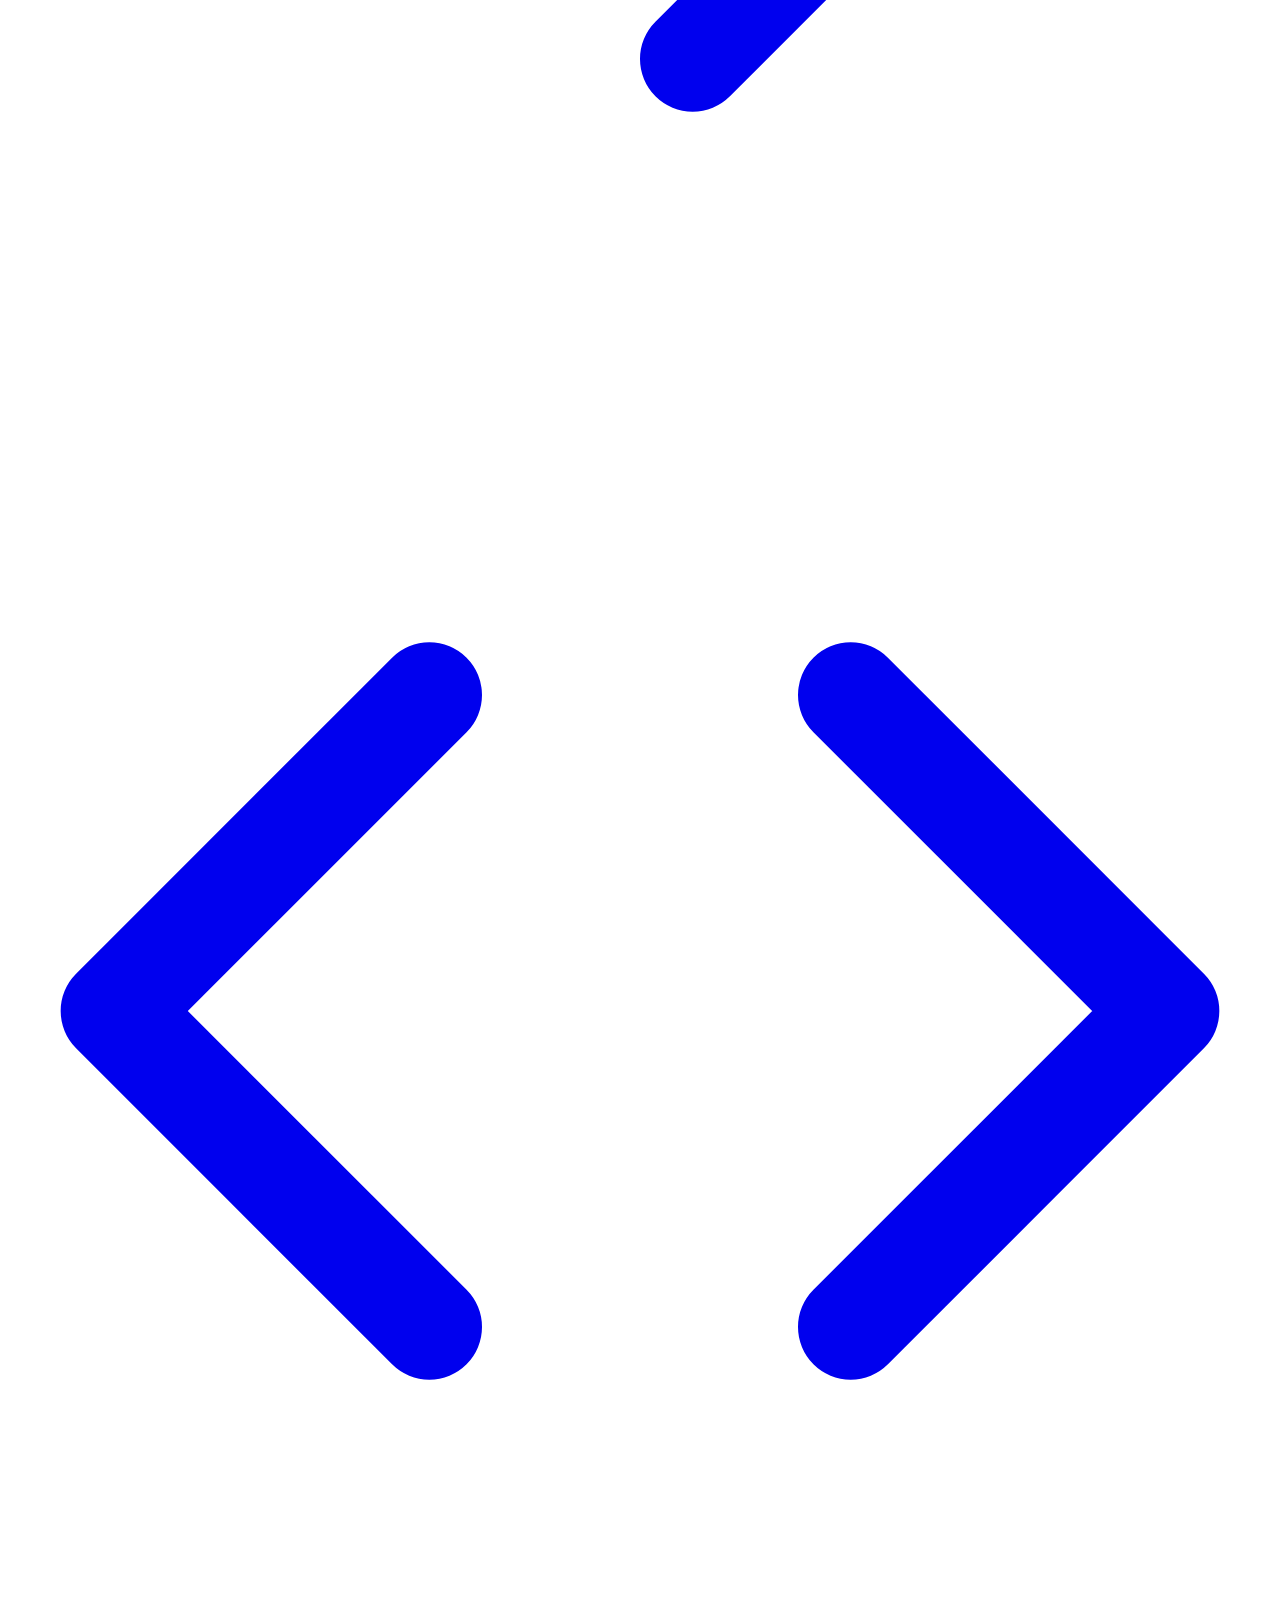
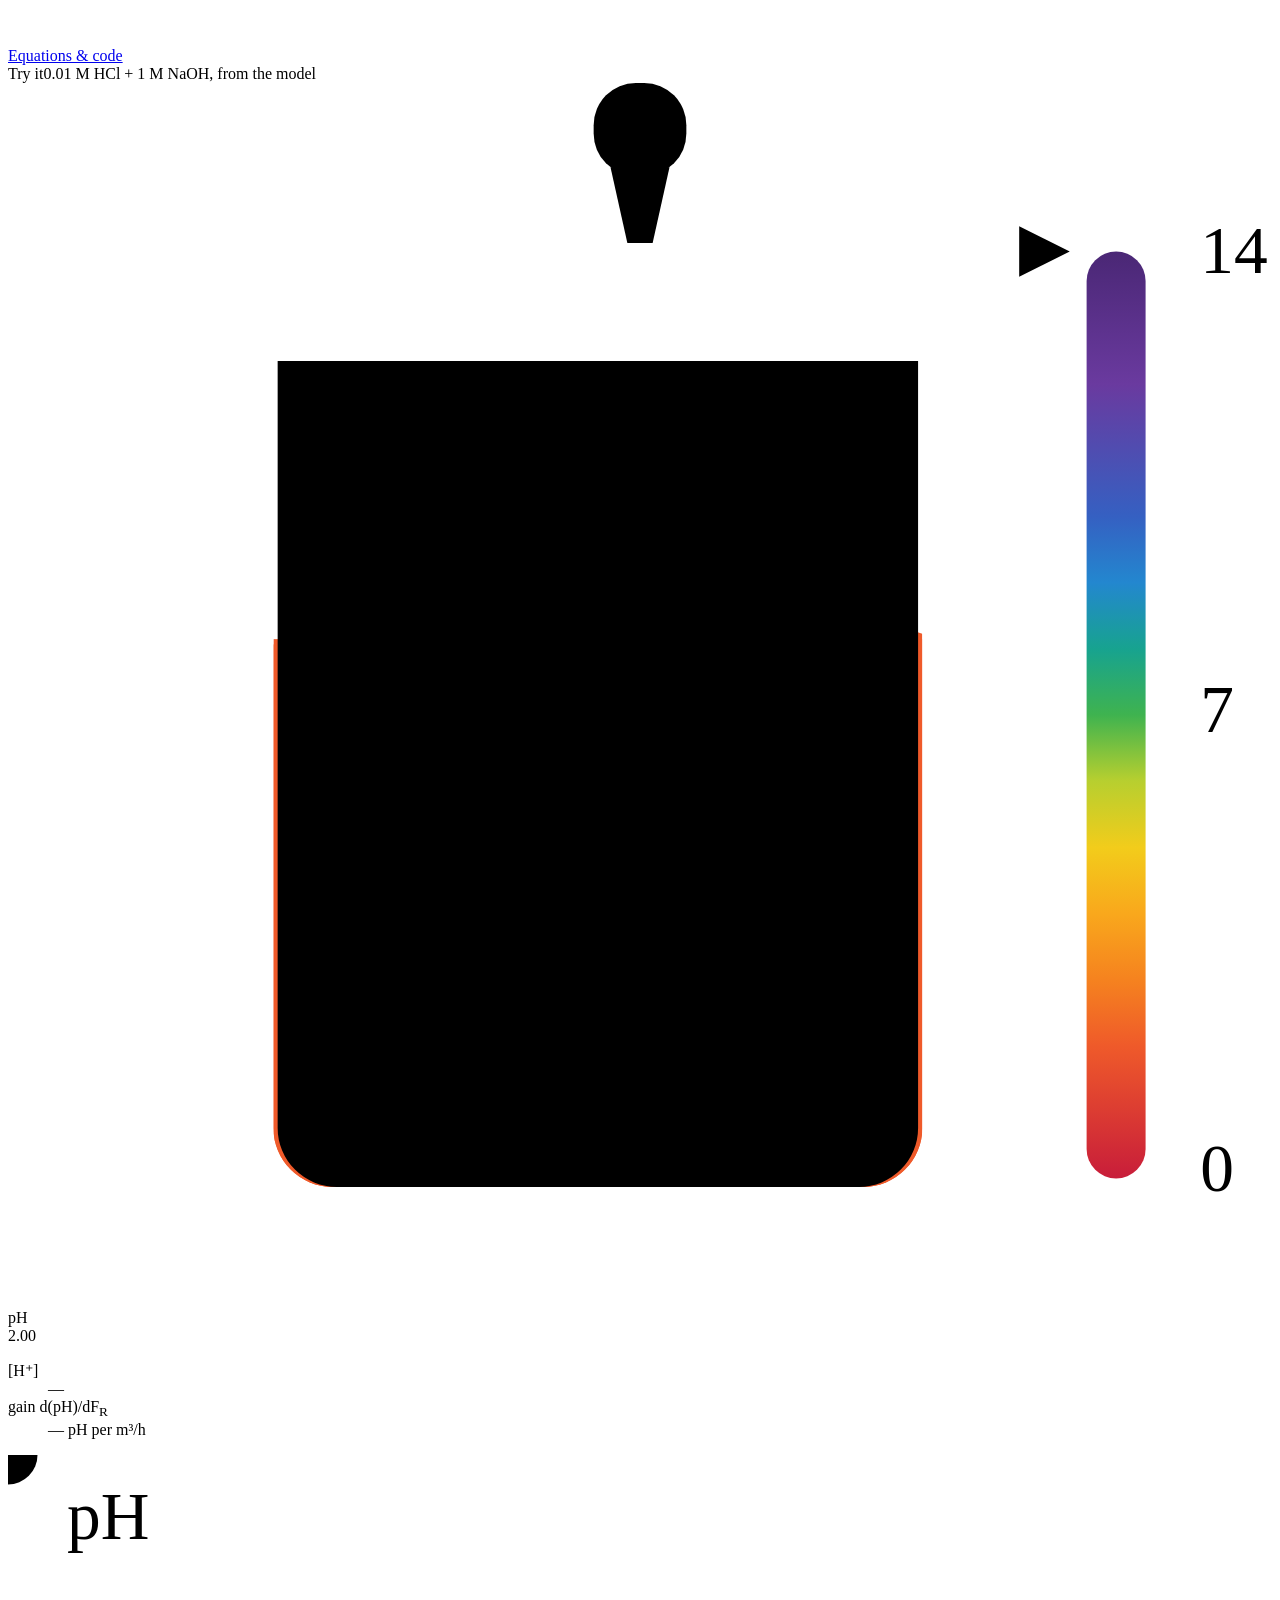
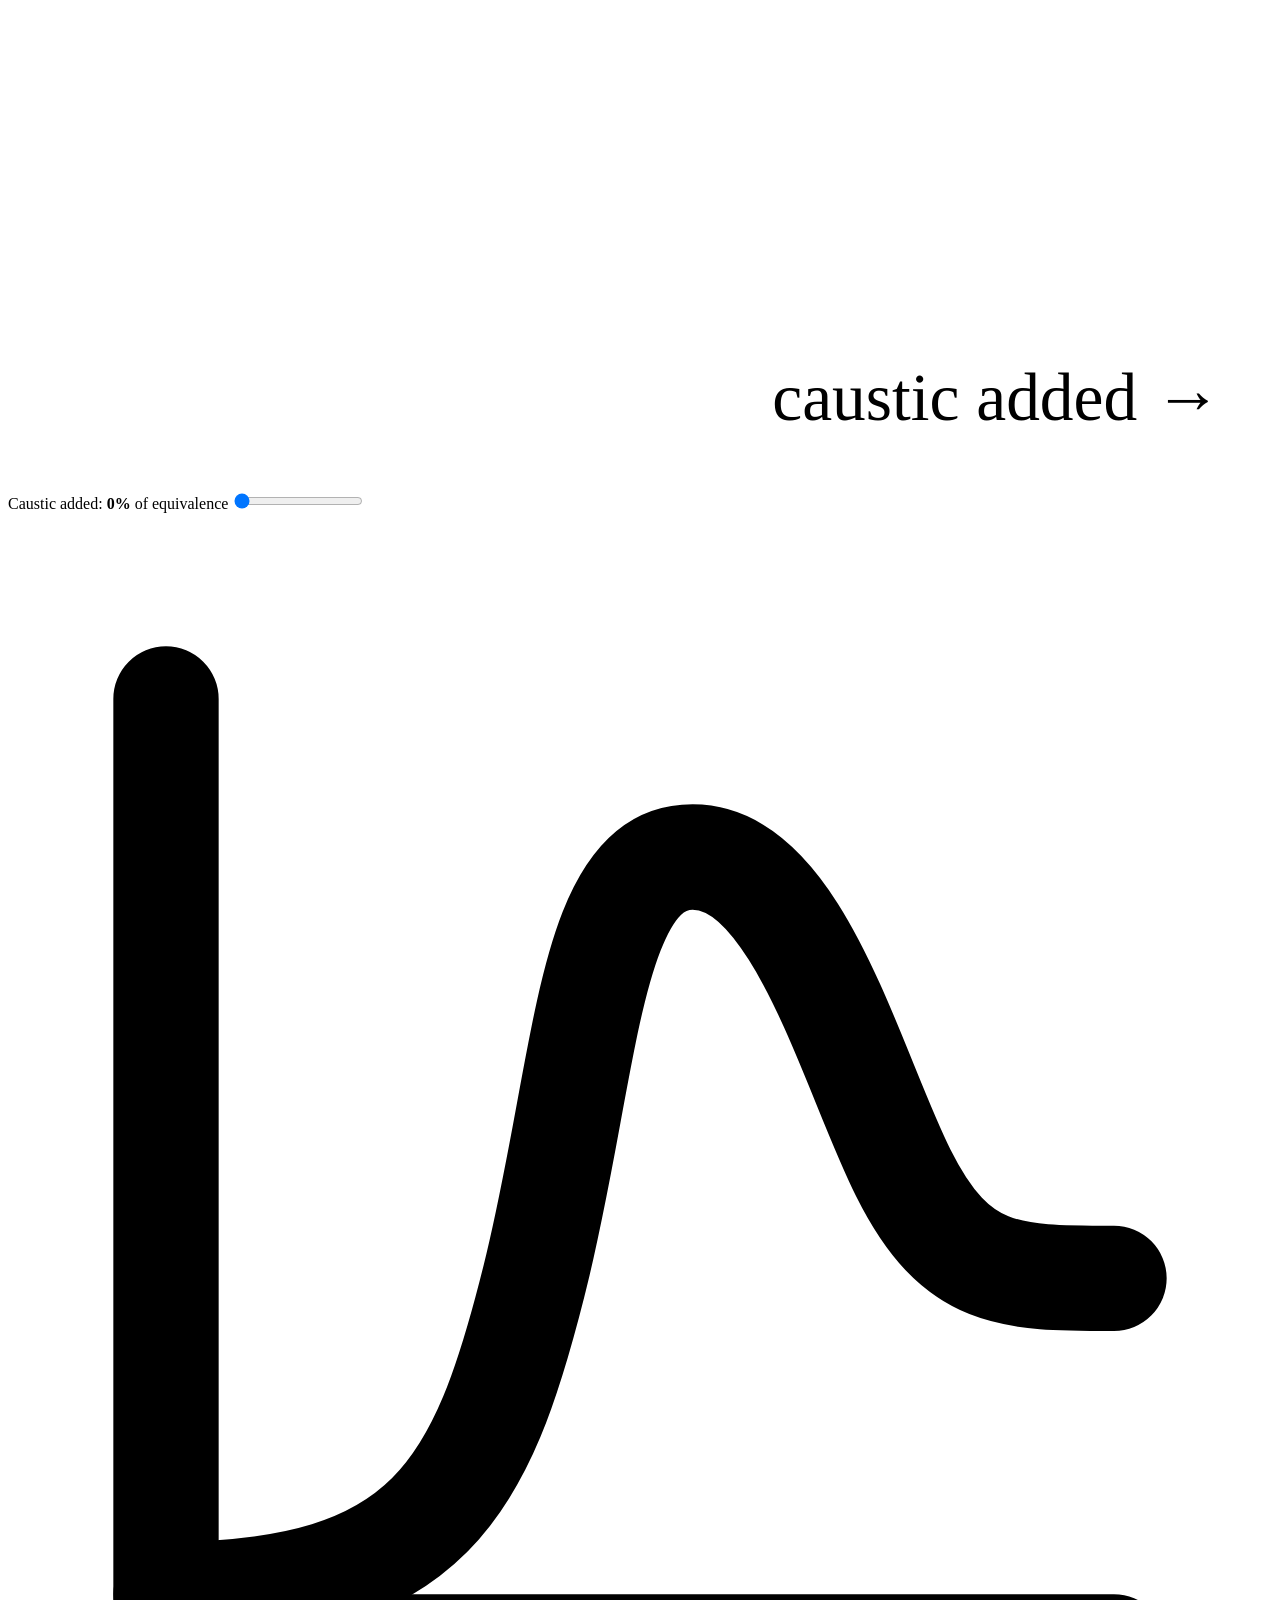
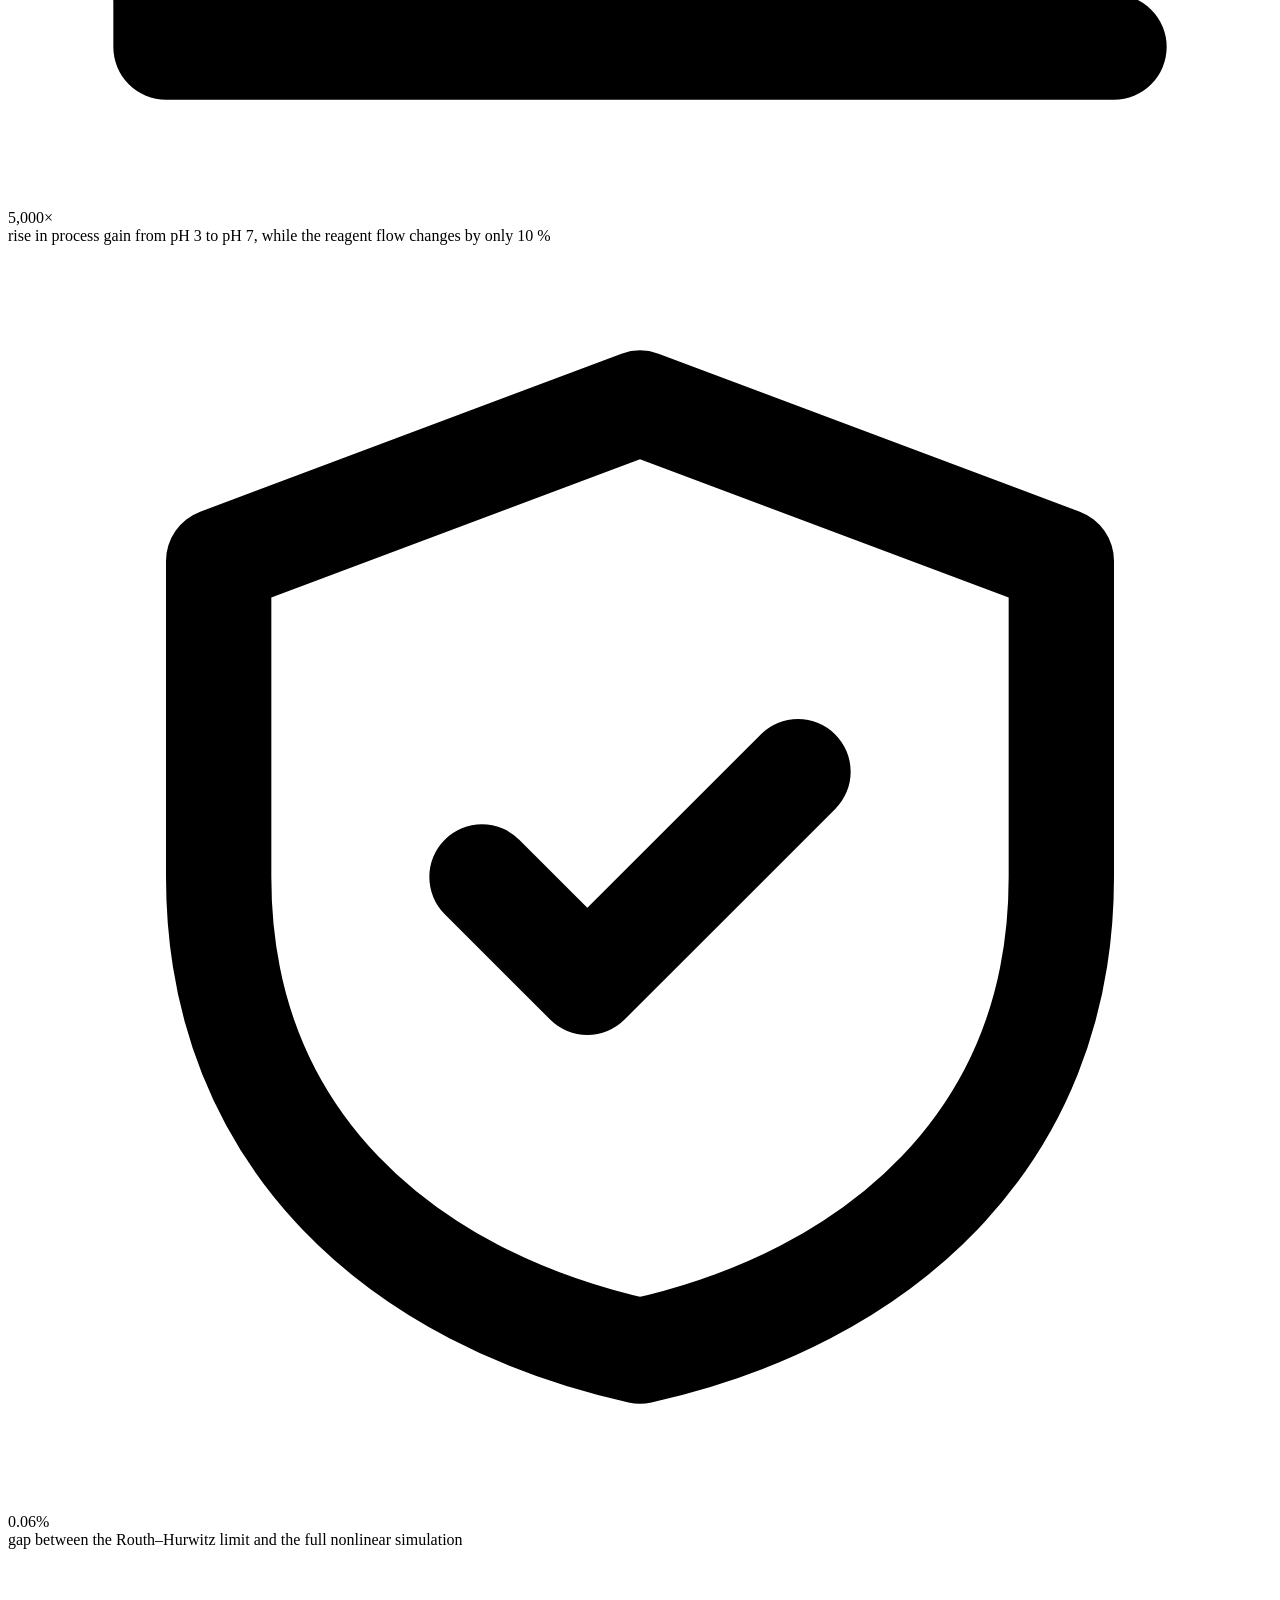
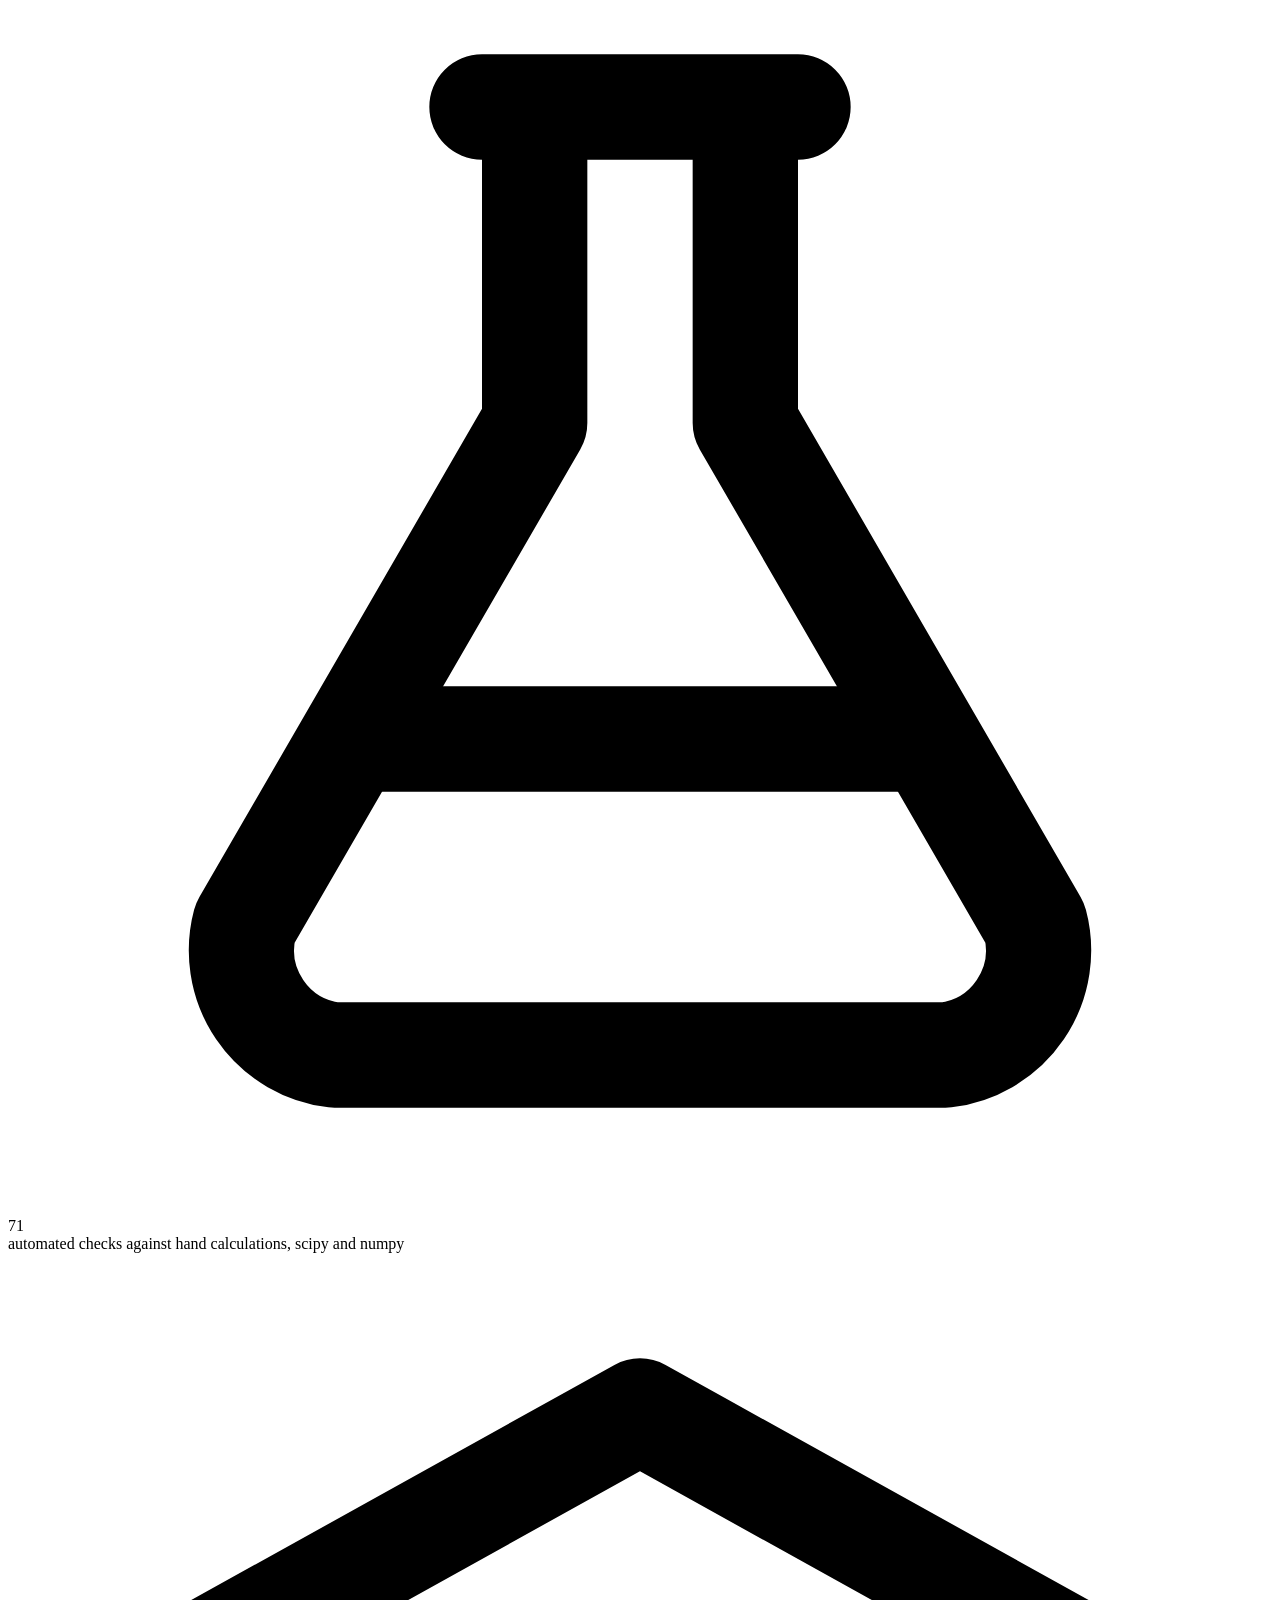
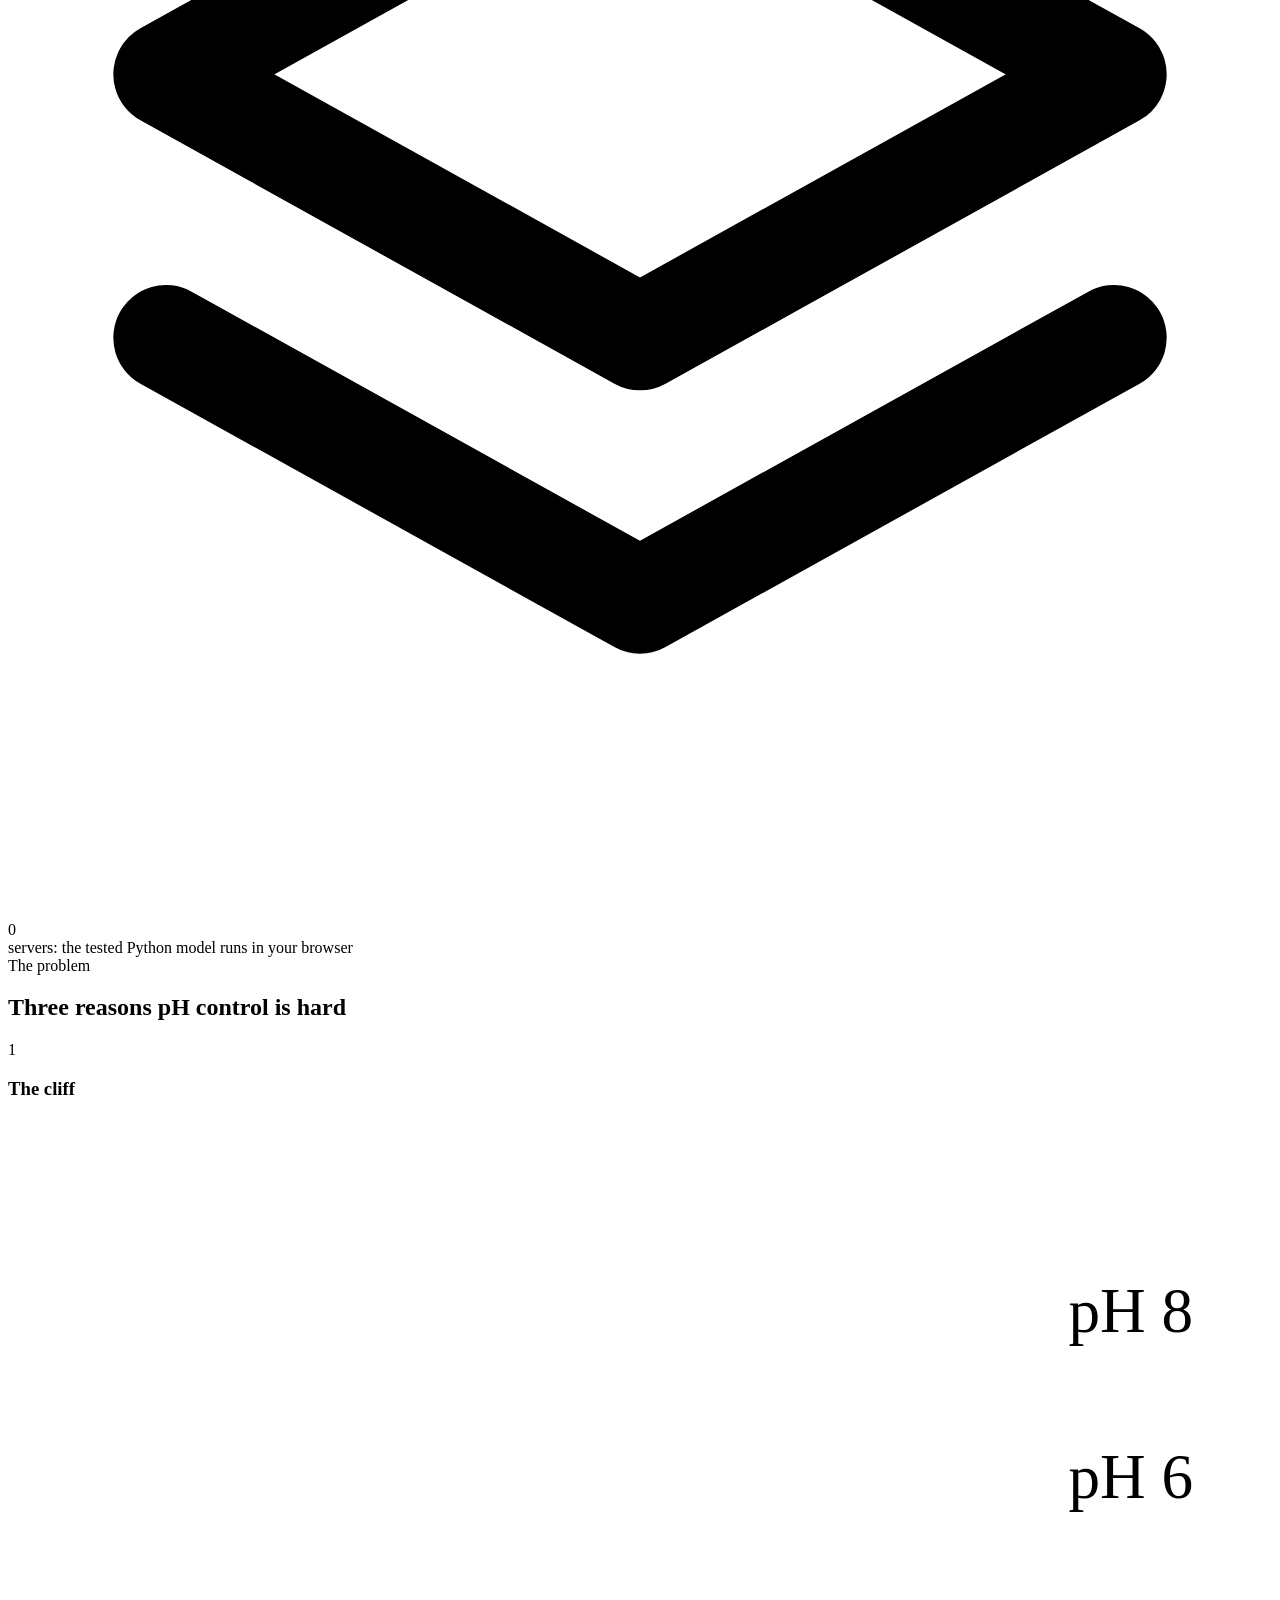
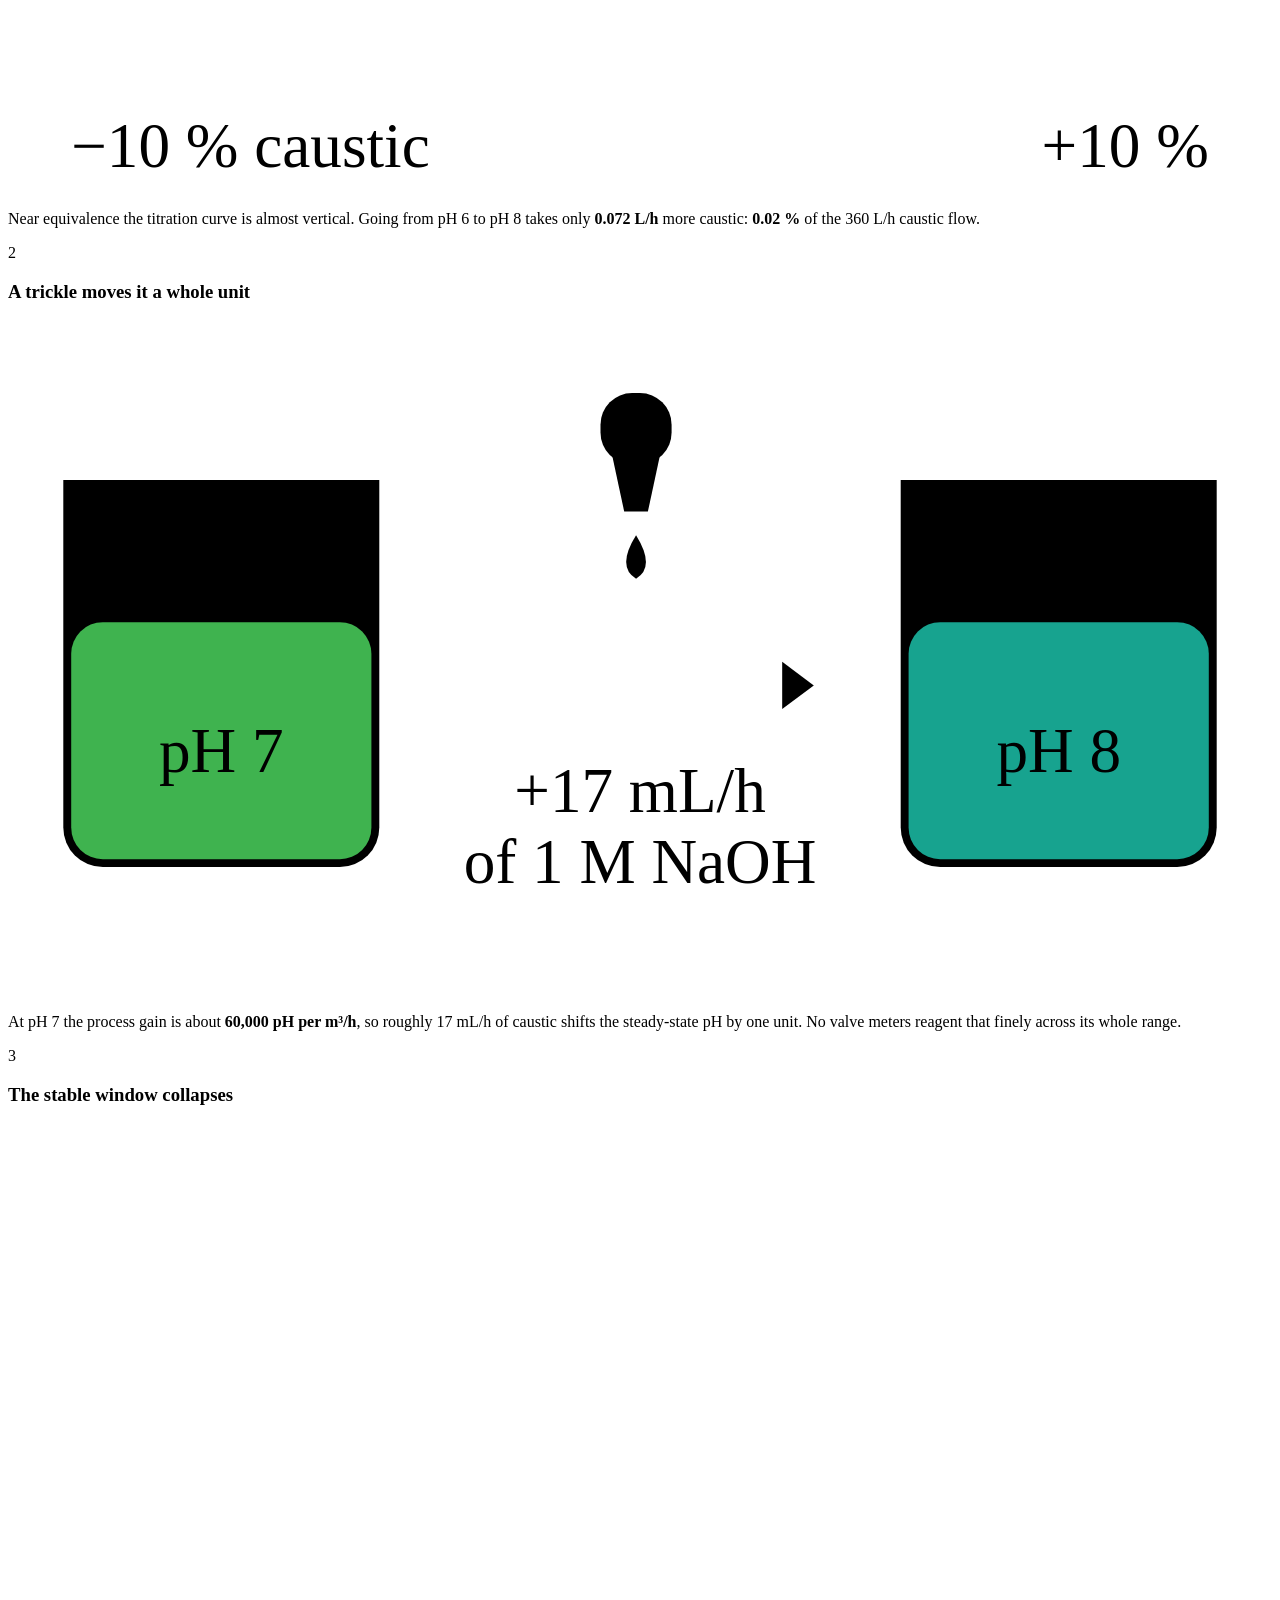
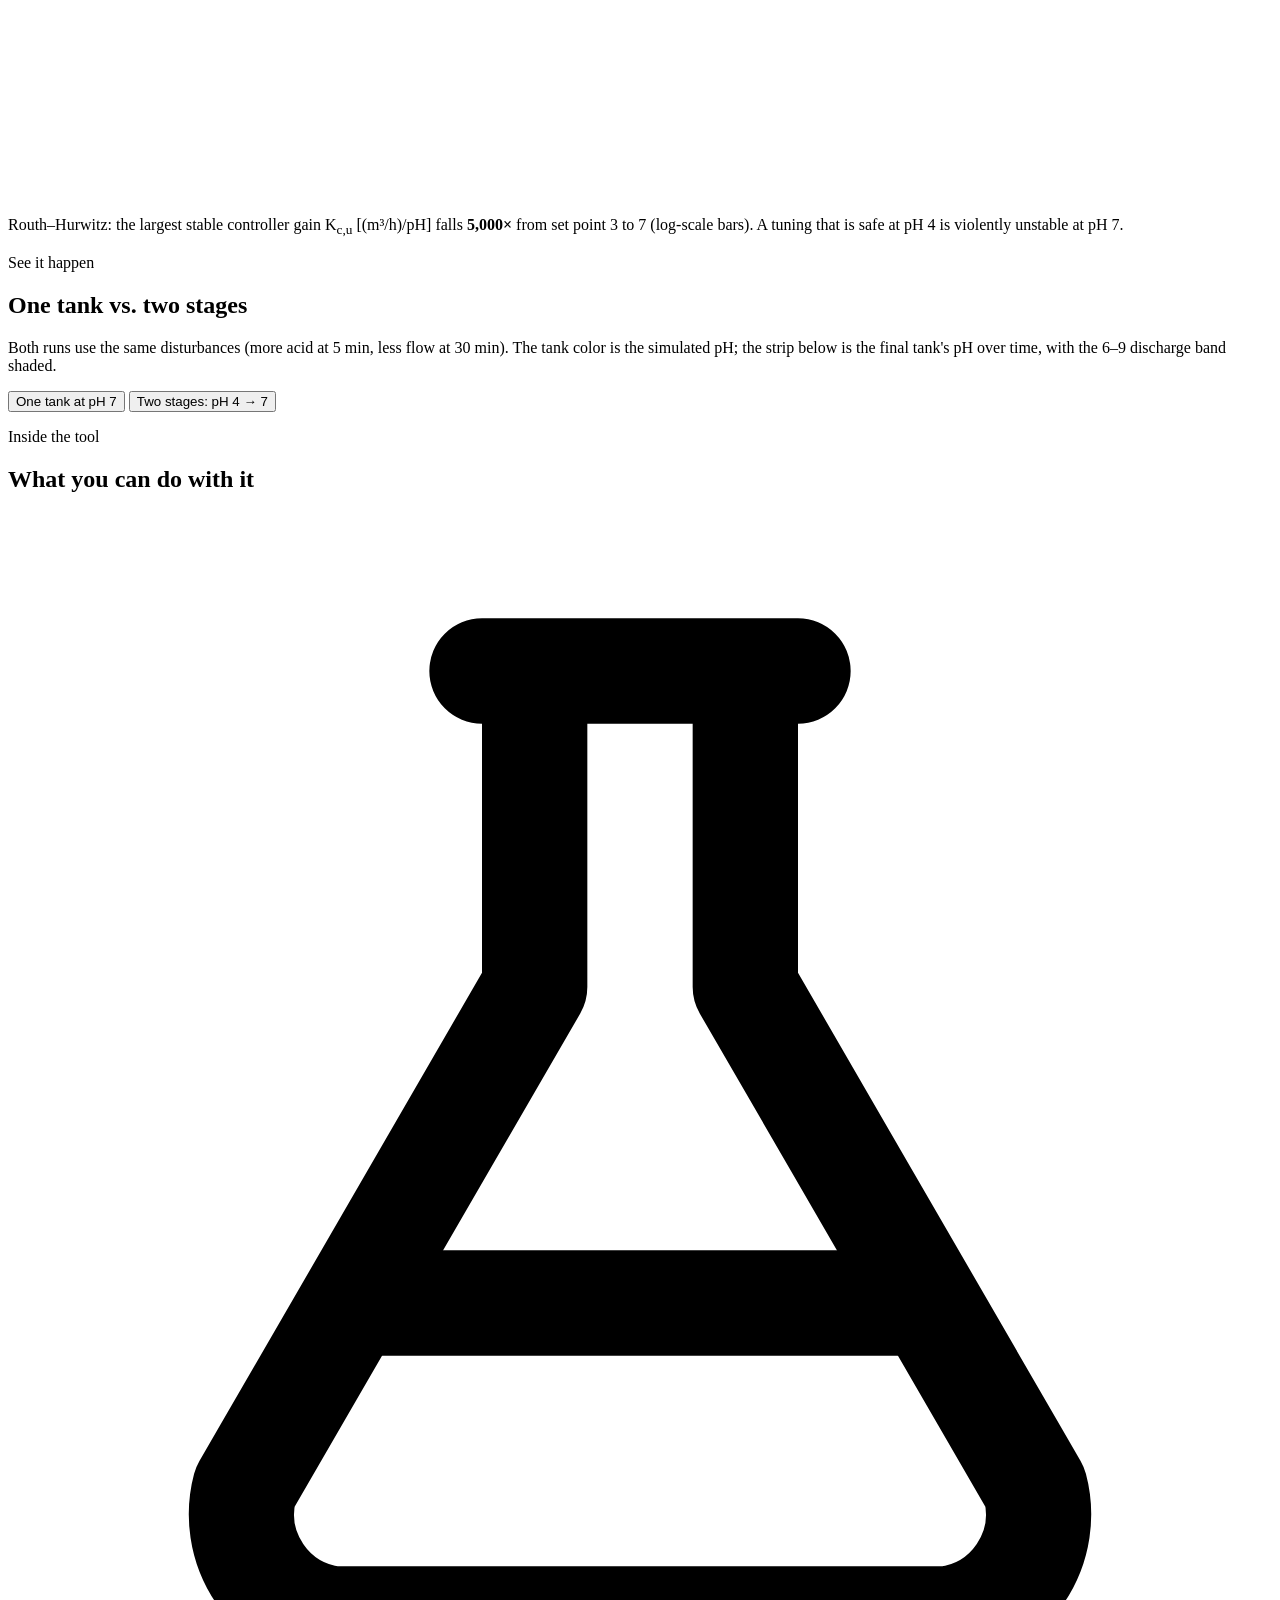
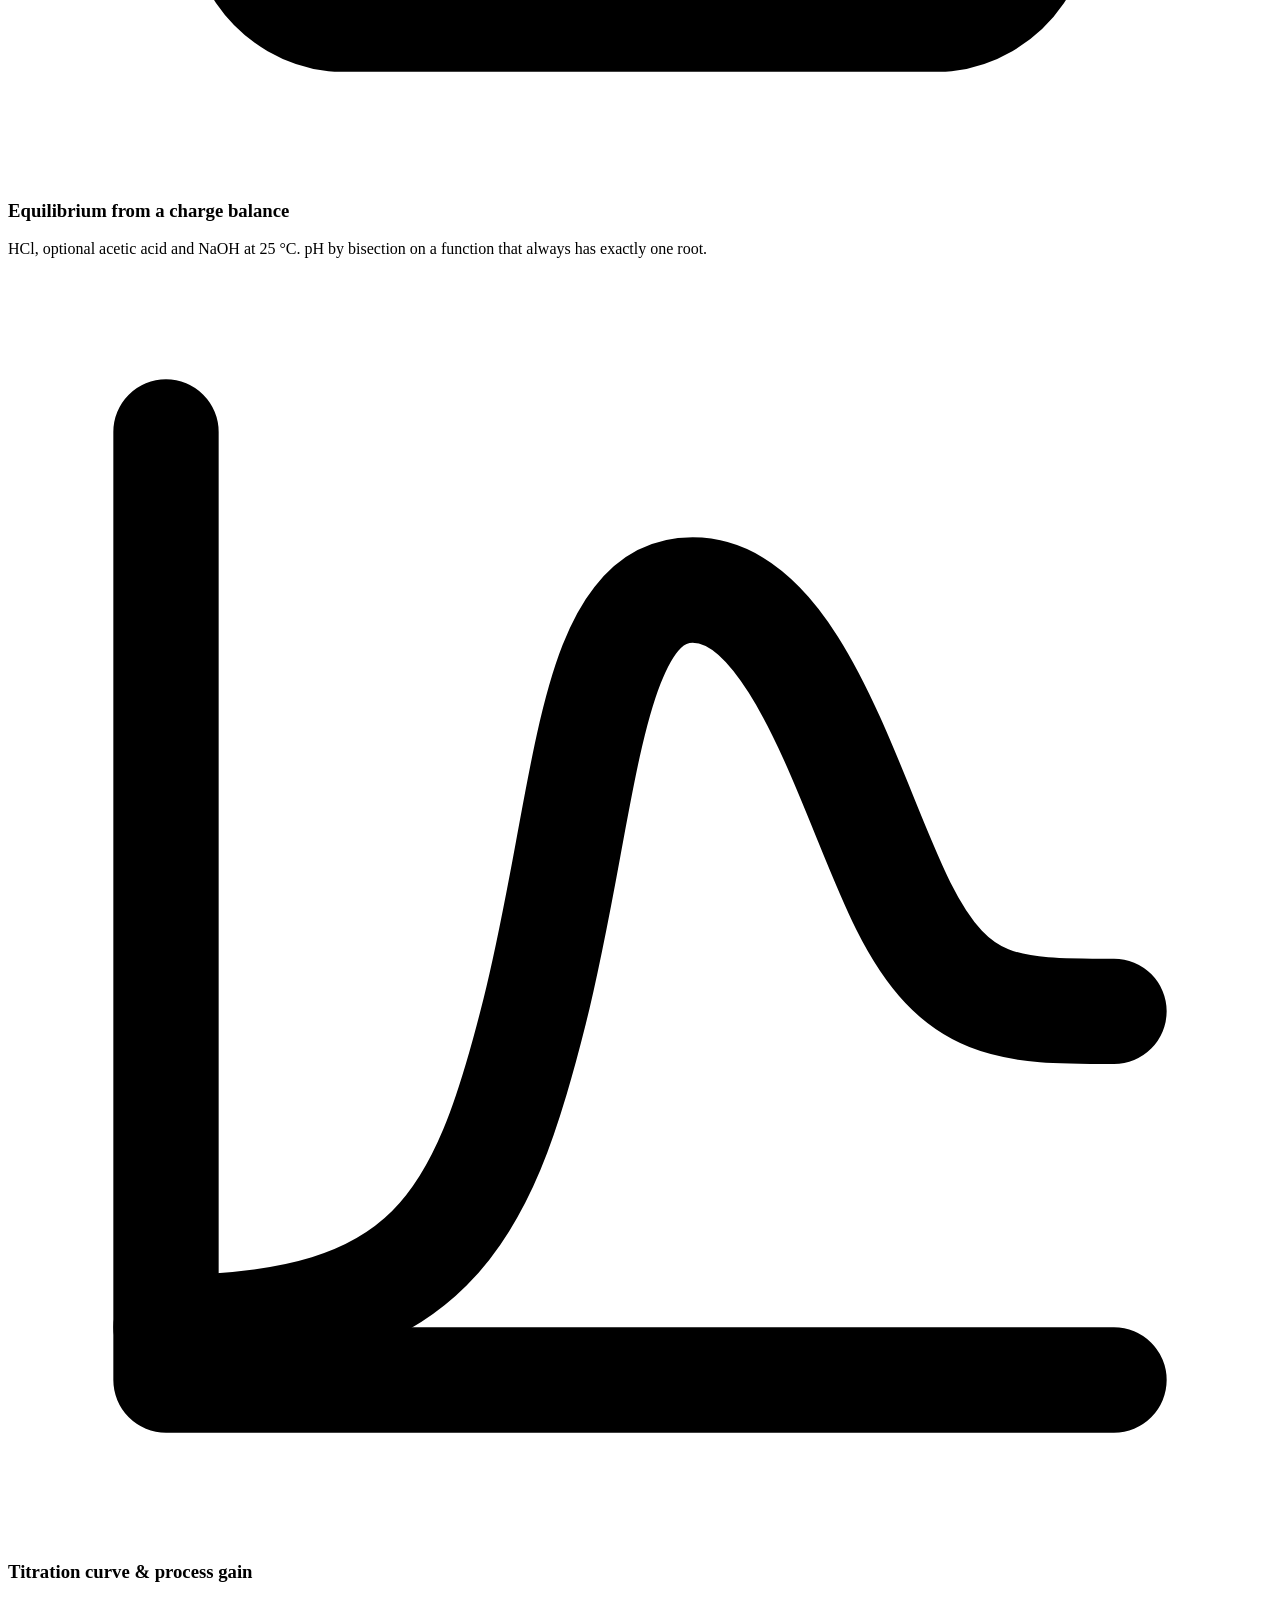
==== commit 6663aa42: "Update index.html" ====
--- a/site/index.html
+++ b/site/index.html
@@ -16,10 +16,10 @@
         <div>
           <div class="eyebrow">Process Dynamics &amp; Controls · AI project</div>
           <h1>Why is <span class="grad">pH control</span> so hard?</h1>
-          <p class="lead">This is an <strong>AI project</strong>: an AI wrote the code, and my job was to understand,
-            test and defend every equation and every important line. The result is a practical tool for an engineer
+          <p class="lead">This is an <strong>AI project</strong>: an AI wrote the code, and my job was to understand
+           and teach about the difficulties for pH control. The result is a practical tool for an engineer
             designing or troubleshooting a wastewater neutralization system. It shows <em>why</em> pH is hard to control
-            and <em>how</em> engineers cope: staged tanks, tank sizing, reagent strength and tuning.</p>
+            and <em>how</em> engineers deal with the difficulty with things like staged tanks, tank sizing, reagent strength and tuning.</p>
           <div class="ph-spectrum" aria-hidden="true"><span>0</span><span>7</span><span>14</span></div>
           <div class="actions">
             <a class="btn" href="tool.html">Open the tool <svg viewBox="0 0 24 24" fill="none" stroke="currentColor" stroke-width="2" stroke-linecap="round" stroke-linejoin="round"><path d="M5 12h14M13 6l6 6-6 6"/></svg></a>
